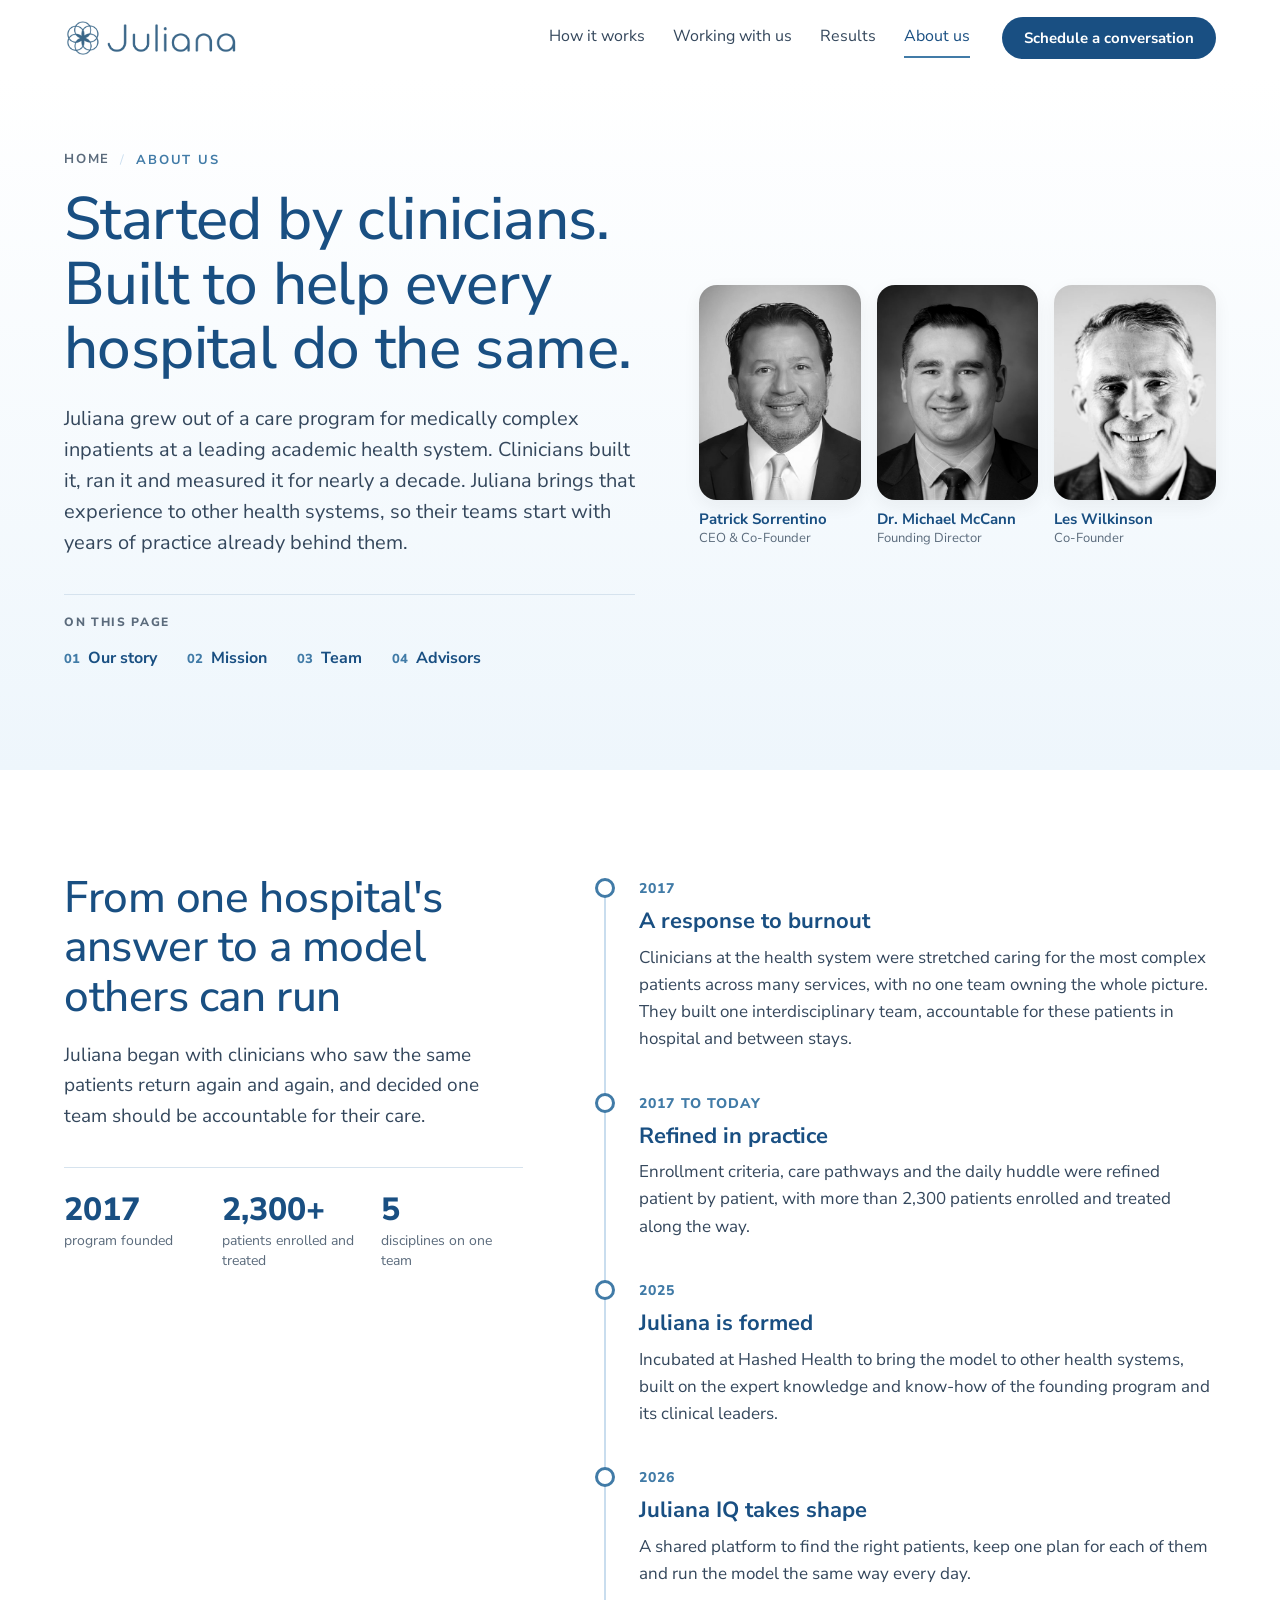
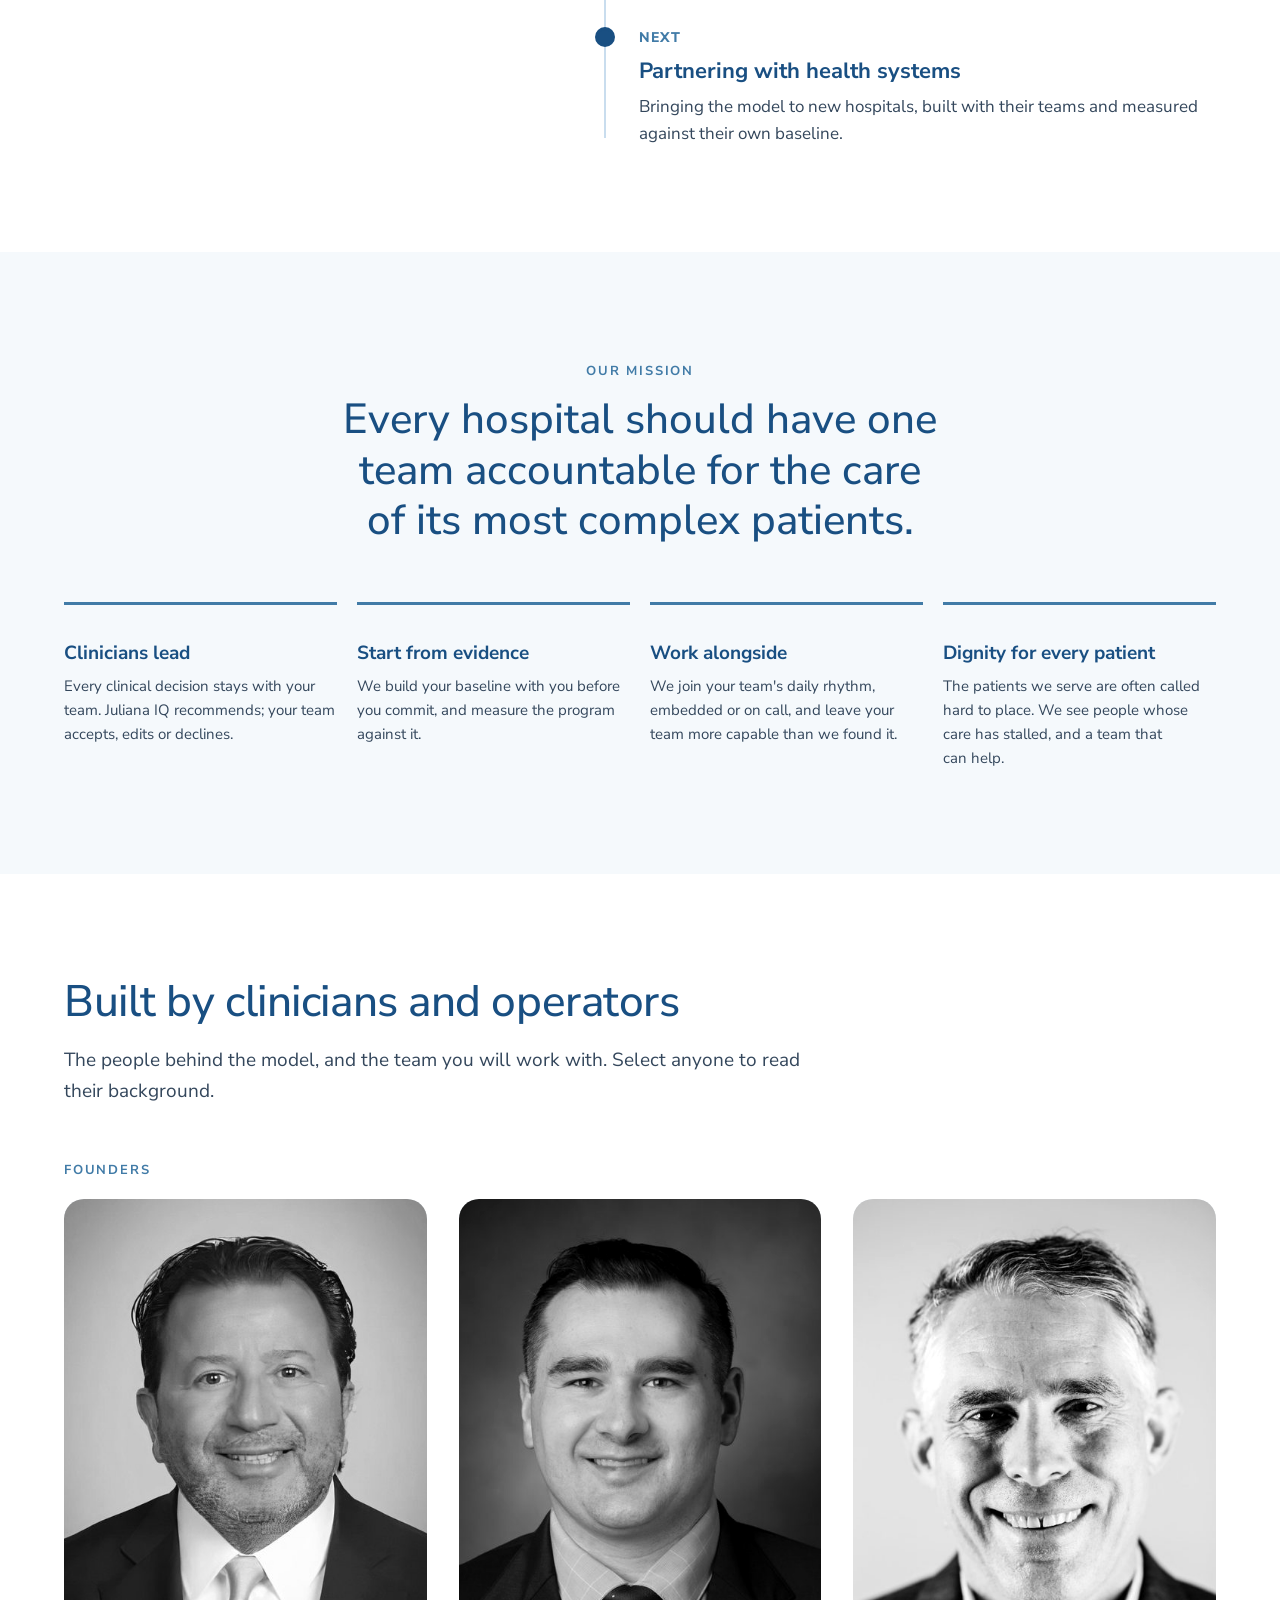
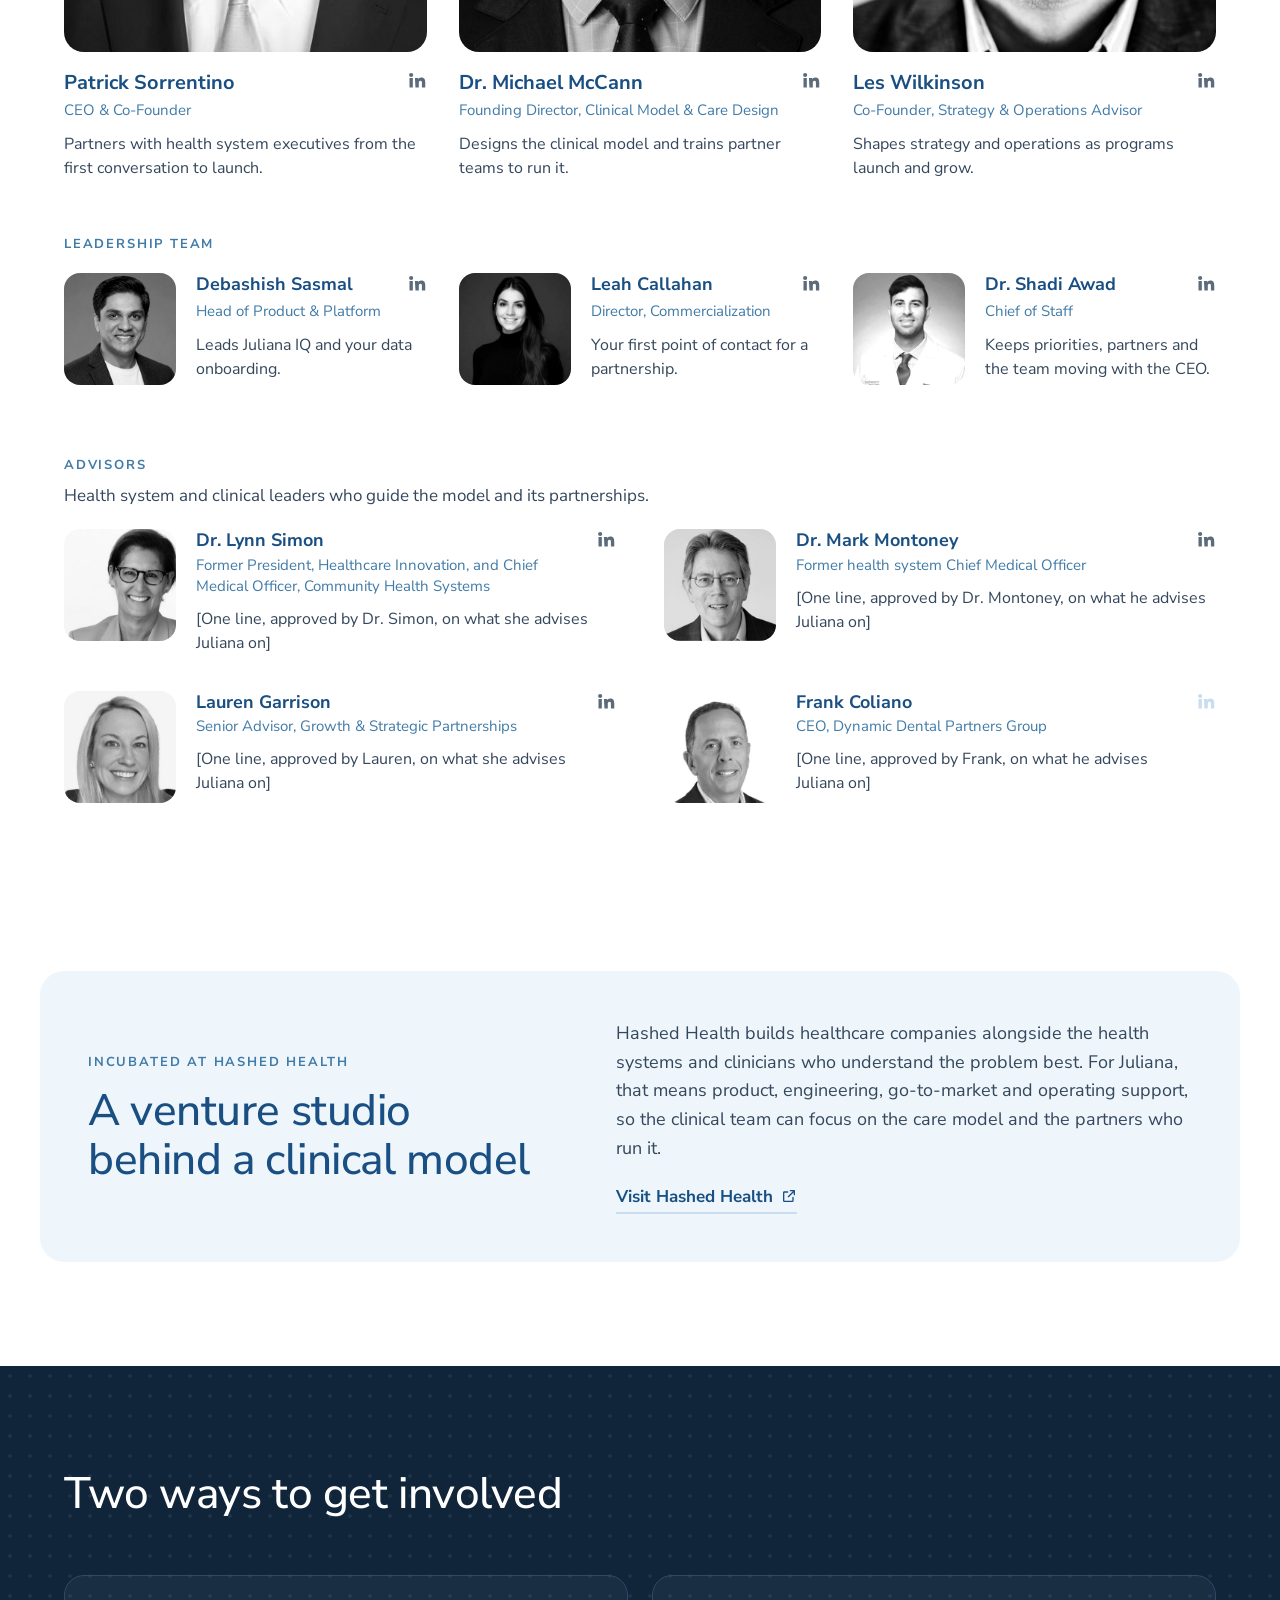
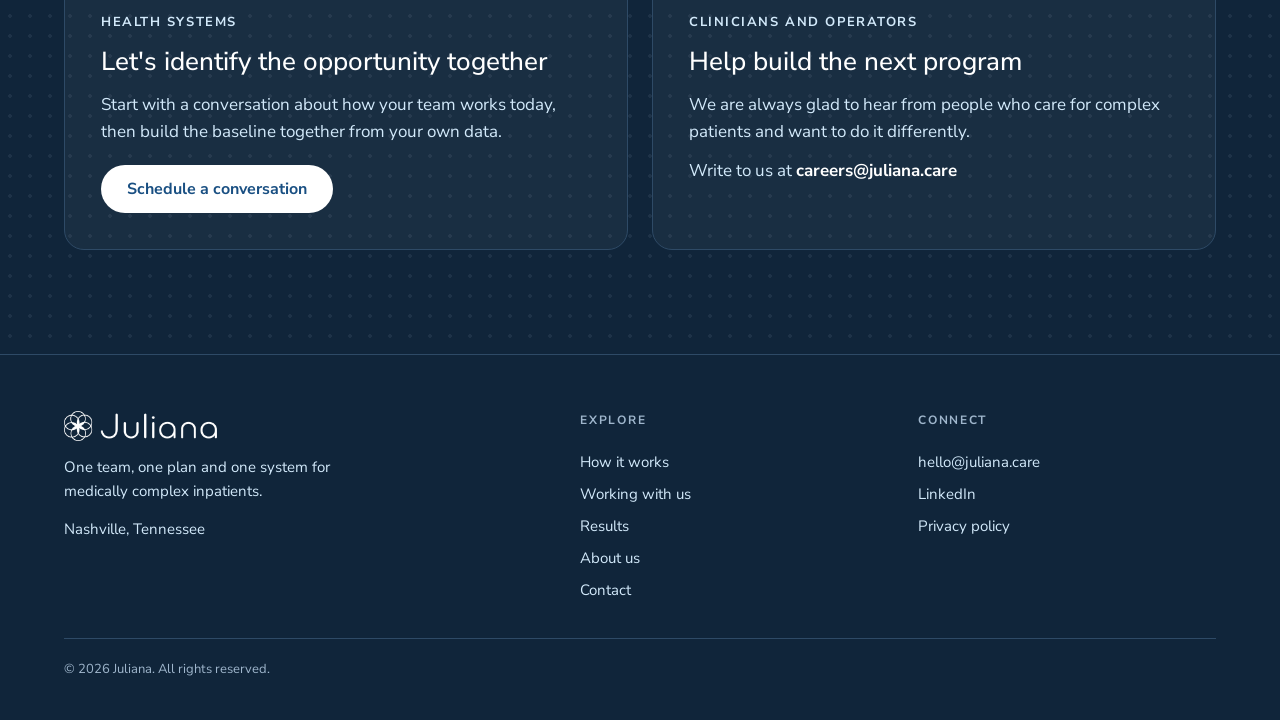
==== about.html @ aec77cbf "About: Hashed Health section follows the team, before Work with us The page now reads story, mission" ====
<!doctype html>
<html lang="en">
<head>
<meta charset="utf-8">
<meta name="viewport" content="width=device-width, initial-scale=1">
<meta name="robots" content="noindex, nofollow">
<title>About us | Juliana</title>
<meta name="description" content="Juliana grew out of a care program for medically complex inpatients at a leading academic health system. Meet the story, the team and the advisors behind it.">
<meta property="og:type" content="website">
<meta property="og:site_name" content="Juliana">
<meta property="og:title" content="About Juliana: started by clinicians">
<meta property="og:description" content="Juliana grew out of a care program for medically complex inpatients at a leading academic health system. The story, mission, team and advisors.">
<meta property="og:url" content="https://dsasmal-hashed.github.io/juliana-website-demo/about.html">
<meta property="og:image" content="https://dsasmal-hashed.github.io/juliana-website-demo/assets/img/team-huddle.jpg">
<meta name="twitter:card" content="summary_large_image">
<link rel="icon" type="image/png" href="assets/img/favicon.png">
<link rel="preconnect" href="https://fonts.googleapis.com">
<link rel="preconnect" href="https://fonts.gstatic.com" crossorigin>
<link rel="stylesheet" href="https://fonts.googleapis.com/css2?family=Nunito+Sans:wght@400;500;700;800&display=swap">
<link rel="stylesheet" href="css/styles.css?v=20261117d">
<script>document.documentElement.classList.add('js');</script>
</head>
<body>

<svg width="0" height="0" style="position:absolute" aria-hidden="true">
  <filter id="duotone" color-interpolation-filters="sRGB">
    <feColorMatrix type="matrix" values="0.3 0.59 0.11 0 0  0.3 0.59 0.11 0 0  0.3 0.59 0.11 0 0  0 0 0 1 0"/>
    <feComponentTransfer>
      <feFuncR type="table" tableValues="0.063 0.255 0.961"/>
      <feFuncG type="table" tableValues="0.145 0.482 0.976"/>
      <feFuncB type="table" tableValues="0.227 0.655 0.988"/>
    </feComponentTransfer>
  </filter>
  <symbol id="i-check" viewBox="0 0 24 24" fill="none" stroke="currentColor" stroke-width="2" stroke-linecap="round" stroke-linejoin="round"><circle cx="12" cy="12" r="9"/><path d="m8 12 3 3 5-6"/></symbol>
  <symbol id="i-arrow" viewBox="0 0 24 24" fill="none" stroke="currentColor" stroke-width="2" stroke-linecap="round" stroke-linejoin="round"><path d="M5 12h14M13 6l6 6-6 6"/></symbol>
  <symbol id="i-plus" viewBox="0 0 24 24" fill="none" stroke="currentColor" stroke-width="2" stroke-linecap="round"><path d="M12 5v14M5 12h14"/></symbol>
  <symbol id="i-bed" viewBox="0 0 24 24" fill="none" stroke="currentColor" stroke-width="1.8" stroke-linecap="round" stroke-linejoin="round"><path d="M3 7v12M3 15h18v4M21 15v-3a3 3 0 0 0-3-3h-7v6"/><circle cx="7" cy="11" r="2"/></symbol>
  <symbol id="i-return" viewBox="0 0 24 24" fill="none" stroke="currentColor" stroke-width="1.8" stroke-linecap="round" stroke-linejoin="round"><path d="M4 12a8 8 0 1 0 2.3-5.6"/><path d="M4 4v4h4"/></symbol>
  <symbol id="i-people" viewBox="0 0 24 24" fill="none" stroke="currentColor" stroke-width="1.8" stroke-linecap="round" stroke-linejoin="round"><circle cx="9" cy="8" r="3"/><path d="M3 20c0-3.3 2.7-6 6-6s6 2.7 6 6"/><circle cx="17" cy="9" r="2.5"/><path d="M16 14.2c2.8.4 5 2.8 5 5.8"/></symbol>
  <symbol id="i-search" viewBox="0 0 24 24" fill="none" stroke="currentColor" stroke-width="1.8" stroke-linecap="round" stroke-linejoin="round"><circle cx="11" cy="11" r="6"/><path d="m20 20-4.5-4.5"/></symbol>
  <symbol id="i-doc" viewBox="0 0 24 24" fill="none" stroke="currentColor" stroke-width="1.8" stroke-linecap="round" stroke-linejoin="round"><path d="M14 3H7a2 2 0 0 0-2 2v14a2 2 0 0 0 2 2h10a2 2 0 0 0 2-2V8z"/><path d="M14 3v5h5M9 13h6M9 17h6"/></symbol>
  <symbol id="i-pulse" viewBox="0 0 24 24" fill="none" stroke="currentColor" stroke-width="1.8" stroke-linecap="round" stroke-linejoin="round"><path d="M3 12h4l3-7 4 14 3-7h4"/></symbol>
  <symbol id="i-lock" viewBox="0 0 24 24" fill="none" stroke="currentColor" stroke-width="1.8" stroke-linecap="round" stroke-linejoin="round"><rect x="5" y="11" width="14" height="10" rx="2"/><path d="M8 11V8a4 4 0 0 1 8 0v3"/></symbol>
  <symbol id="i-file" viewBox="0 0 24 24" fill="none" stroke="currentColor" stroke-width="1.8" stroke-linecap="round" stroke-linejoin="round"><path d="M4 7a2 2 0 0 1 2-2h4l2 2h6a2 2 0 0 1 2 2v8a2 2 0 0 1-2 2H6a2 2 0 0 1-2-2z"/></symbol>
  <symbol id="i-shield" viewBox="0 0 24 24" fill="none" stroke="currentColor" stroke-width="1.8" stroke-linecap="round" stroke-linejoin="round"><path d="M12 3 5 6v6c0 4.4 3 7.8 7 9 4-1.2 7-4.6 7-9V6z"/><path d="m9 12 2 2 4-4"/></symbol>
  <symbol id="i-list" viewBox="0 0 24 24" fill="none" stroke="currentColor" stroke-width="1.8" stroke-linecap="round" stroke-linejoin="round"><path d="M9 6h11M9 12h11M9 18h11"/><circle cx="4.5" cy="6" r="1"/><circle cx="4.5" cy="12" r="1"/><circle cx="4.5" cy="18" r="1"/></symbol>
  <symbol id="i-building" viewBox="0 0 24 24" fill="none" stroke="currentColor" stroke-width="1.8" stroke-linecap="round" stroke-linejoin="round"><path d="M4 21V5a2 2 0 0 1 2-2h8a2 2 0 0 1 2 2v16M16 9h2a2 2 0 0 1 2 2v10M3 21h18M8 7h4M8 11h4M8 15h4"/></symbol>
  <symbol id="i-graduate" viewBox="0 0 24 24" fill="none" stroke="currentColor" stroke-width="1.8" stroke-linecap="round" stroke-linejoin="round"><path d="m2 9 10-5 10 5-10 5z"/><path d="M6 11v5c3 2 9 2 12 0v-5"/></symbol>
  <symbol id="i-gauge" viewBox="0 0 24 24" fill="none" stroke="currentColor" stroke-width="1.8" stroke-linecap="round" stroke-linejoin="round"><path d="M4 18a8 8 0 1 1 16 0"/><path d="m12 18 4-6"/></symbol>
  <symbol id="i-contract" viewBox="0 0 24 24" fill="none" stroke="currentColor" stroke-width="1.8" stroke-linecap="round" stroke-linejoin="round"><rect x="4" y="3" width="16" height="18" rx="2"/><path d="M8 8h8M8 12h8M8 16h4"/></symbol>
  <symbol id="i-linkedin" viewBox="0 0 24 24" fill="currentColor"><path d="M4.98 3.5a2.5 2.5 0 1 1 0 5 2.5 2.5 0 0 1 0-5zM3 9.5h4V21H3zM9.5 9.5h3.8v1.6h.06c.53-1 1.83-2.06 3.77-2.06 4.03 0 4.77 2.65 4.77 6.1V21h-4v-5.2c0-1.24-.02-2.84-1.73-2.84-1.73 0-2 1.35-2 2.75V21h-4z"/></symbol>
  <symbol id="i-menu" viewBox="0 0 24 24" fill="none" stroke="currentColor" stroke-width="2" stroke-linecap="round"><path d="M4 7h16M4 12h16M4 17h16"/></symbol>
  <symbol id="i-heart" viewBox="0 0 24 24" fill="none" stroke="currentColor" stroke-width="1.8" stroke-linecap="round" stroke-linejoin="round"><path d="M12 20s-7-4.4-7-10a4 4 0 0 1 7-2.6A4 4 0 0 1 19 10c0 5.6-7 10-7 10z"/></symbol>
  <symbol id="i-handshake" viewBox="0 0 24 24" fill="none" stroke="currentColor" stroke-width="1.8" stroke-linecap="round" stroke-linejoin="round"><path d="m11 17 2 2a1.4 1.4 0 0 0 2-2"/><path d="m14 14 2.5 2.5a1.4 1.4 0 0 0 2-2L15 11l-3 1-2-2 4-3 7 6"/><path d="M3 13 9 7l3 2"/><path d="m7 17 2 2a1.4 1.4 0 0 0 2-2l-2-2"/></symbol>
  <symbol id="i-external" viewBox="0 0 24 24" fill="none" stroke="currentColor" stroke-width="2" stroke-linecap="round" stroke-linejoin="round"><path d="M14 4h6v6M20 4l-9 9M18 14v5a1 1 0 0 1-1 1H5a1 1 0 0 1-1-1V7a1 1 0 0 1 1-1h5"/></symbol>
</svg>

<header class="site-header">
  <div class="container header-inner">
    <a class="brand" href="index.html" aria-label="Juliana home"><img src="assets/img/juliana-logo.png" alt="Juliana" width="156" height="34"></a>
    <button class="nav-toggle" aria-label="Open menu" aria-expanded="false" aria-controls="site-nav"><svg><use href="#i-menu"/></svg></button>
    <nav class="nav" id="site-nav" aria-label="Main">
      <div class="nav-links">
        <a href="how-it-works.html">How it works</a>
        <a href="working-with-us.html">Working with us</a>
        <a href="results.html">Results</a>
        <a href="about.html" class="is-active" aria-current="page">About us</a>
      </div>
      <a class="btn btn--primary" href="index.html#contact">Schedule a conversation</a>
    </nav>
  </div>
</header>

<main>

<!-- Hero -->
<section class="page-hero">
  <div class="container hero-grid">
    <div>
      <nav class="breadcrumb" aria-label="Breadcrumb"><a href="index.html">Home</a><span class="sep" aria-hidden="true">/</span><span aria-current="page">About us</span></nav>
      <h1>Started by clinicians. Built to help every hospital do the same.</h1>
      <p class="lead">Juliana grew out of a care program for medically complex inpatients at a leading academic health system. Clinicians built it, ran it and measured it for nearly a decade. Juliana brings that experience to other health systems, so their teams start with years of practice already behind them.</p>
      <nav class="jump" aria-label="On this page">
        <a href="#story">Our story</a>
        <a href="#mission">Mission</a>
        <a href="#team">Team</a>
        <a href="#advisors">Advisors</a>
      </nav>
    </div>
    <div class="founder-trio" aria-label="Juliana's founders">
      <figure><img src="assets/team/patrick.jpg" alt="Patrick Sorrentino" width="600" height="600"><figcaption>Patrick Sorrentino<span>CEO &amp; Co-Founder</span></figcaption></figure>
      <figure><img src="assets/team/michael.jpg" alt="Dr. Michael McCann" width="600" height="600"><figcaption>Dr. Michael McCann<span>Founding Director</span></figcaption></figure>
      <figure><img src="assets/team/les.jpg" alt="Les Wilkinson" width="600" height="600"><figcaption>Les Wilkinson<span>Co-Founder</span></figcaption></figure>
    </div>
  </div>
</section>

<!-- Story -->
<section class="section" id="story">
  <div class="container story-grid">
    <div class="story-intro reveal">
      <h2>From one hospital's answer to a model others can run</h2>
      <p>Juliana began with clinicians who saw the same patients return again and again, and decided one team should be accountable for their care.</p>
      <div class="story-stats">
        <div><strong>2017</strong><span>program founded</span></div>
        <div><strong class="tbc">2,300+</strong><span>patients enrolled and treated</span></div>
        <div><strong>5</strong><span>disciplines on one team</span></div>
      </div>
    </div>
    <ol class="timeline">
      <li class="reveal">
        <span class="when">2017</span>
        <h3>A response to burnout</h3>
        <p>Clinicians at the health system were stretched caring for the most complex patients across many services, with no one team owning the whole picture. They built one interdisciplinary team, accountable for these patients in hospital and between stays.</p>
      </li>
      <li class="reveal">
        <span class="when">2017 to today</span>
        <h3>Refined in practice</h3>
        <p>Enrollment criteria, care pathways and the daily huddle were refined patient by patient, with more than <span class="tbc">2,300</span> patients enrolled and treated along the way.</p>
      </li>
      <li class="reveal">
        <span class="when tbc">2025</span>
        <h3>Juliana is formed</h3>
        <p>Incubated at Hashed Health to bring the model to other health systems, built on the expert knowledge and know-how of the founding program and its clinical leaders.</p>
      </li>
      <li class="reveal">
        <span class="when">2026</span>
        <h3>Juliana IQ takes shape</h3>
        <p>A shared platform to find the right patients, keep one plan for each of them and run the model the same way every day.</p>
      </li>
      <li class="reveal is-next">
        <span class="when">Next</span>
        <h3>Partnering with health systems</h3>
        <p>Bringing the model to new hospitals, built with their teams and measured against their own baseline.</p>
      </li>
    </ol>
  </div>
</section>

<!-- Mission and values -->
<section class="section section--tint" id="mission">
  <div class="container">
    <div class="mission reveal">
      <span class="eyebrow">Our mission</span>
      <p class="mission-statement">Every hospital should have one team accountable for the care of its most complex patients.</p>
    </div>
    <div class="values">
      <div class="value reveal"><svg><use href="#i-shield"/></svg><h3>Clinicians lead</h3><p>Every clinical decision stays with your team. Juliana IQ recommends; your team accepts, edits or declines.</p></div>
      <div class="value reveal"><svg><use href="#i-pulse"/></svg><h3>Start from evidence</h3><p>We build your baseline with you before you commit, and measure the program against it.</p></div>
      <div class="value reveal"><svg><use href="#i-handshake"/></svg><h3>Work alongside</h3><p>We join your team's daily rhythm, embedded or on call, and leave your team more capable than we found it.</p></div>
      <div class="value reveal"><svg><use href="#i-heart"/></svg><h3>Dignity for every patient</h3><p>The patients we serve are often called hard to place. We see people whose care has stalled, and a team that can help.</p></div>
    </div>
  </div>
</section>

<!-- Team -->
<section class="section" id="team">
  <div class="container">
    <div class="section-head reveal">
      <h2>Built by clinicians and operators</h2>
      <p>The people behind the model, and the team you will work with. Select anyone to read their background.</p>
    </div>

    <h3 class="tier-label reveal">Founders</h3>
    <div class="founders">
      <article class="founder reveal">
        <button class="portrait-btn" type="button" data-person="patrick-sorrentino" aria-haspopup="dialog"><span class="portrait"><img src="assets/team/patrick.jpg" alt="" width="600" height="600" loading="lazy"><span class="view-cue">View profile</span></span><span class="sr-only">View profile: Patrick Sorrentino</span></button>
        <div class="person-head"><div><h4><button class="name-btn" type="button" data-person="patrick-sorrentino" aria-haspopup="dialog">Patrick Sorrentino</button></h4><p class="role">CEO &amp; Co-Founder</p></div><a href="https://www.linkedin.com/in/patrick-sorrentino-mha-59409552/" aria-label="Patrick Sorrentino on LinkedIn" target="_blank" rel="noopener"><svg><use href="#i-linkedin"/></svg></a></div>
        <p class="focus tbc">Partners with health system executives from the first conversation to launch.</p>
      </article>
      <article class="founder reveal">
        <button class="portrait-btn" type="button" data-person="michael-mccann" aria-haspopup="dialog"><span class="portrait"><img src="assets/team/michael.jpg" alt="" width="600" height="600" loading="lazy"><span class="view-cue">View profile</span></span><span class="sr-only">View profile: Dr. Michael McCann</span></button>
        <div class="person-head"><div><h4><button class="name-btn" type="button" data-person="michael-mccann" aria-haspopup="dialog">Dr. Michael McCann</button></h4><p class="role">Founding Director, Clinical Model &amp; Care Design</p></div><a href="https://www.linkedin.com/in/michael-d-mccann-md-mba-2a3118191/" aria-label="Dr. Michael McCann on LinkedIn" target="_blank" rel="noopener"><svg><use href="#i-linkedin"/></svg></a></div>
        <p class="focus tbc">Designs the clinical model and trains partner teams to run it.</p>
      </article>
      <article class="founder reveal">
        <button class="portrait-btn" type="button" data-person="les-wilkinson" aria-haspopup="dialog"><span class="portrait"><img src="assets/team/les.jpg" alt="" width="600" height="600" loading="lazy"><span class="view-cue">View profile</span></span><span class="sr-only">View profile: Les Wilkinson</span></button>
        <div class="person-head"><div><h4><button class="name-btn" type="button" data-person="les-wilkinson" aria-haspopup="dialog">Les Wilkinson</button></h4><p class="role">Co-Founder, Strategy &amp; Operations Advisor</p></div><a href="https://www.linkedin.com/in/leswilkinson/" aria-label="Les Wilkinson on LinkedIn" target="_blank" rel="noopener"><svg><use href="#i-linkedin"/></svg></a></div>
        <p class="focus tbc">Shapes strategy and operations as programs launch and grow.</p>
      </article>
    </div>

    <h3 class="tier-label reveal">Leadership team</h3>
    <div class="members">
      <article class="member reveal">
        <button class="portrait-btn" type="button" data-person="debashish-sasmal" aria-haspopup="dialog"><span class="portrait"><img src="assets/team/deb.jpg" alt="" width="600" height="600" loading="lazy"></span><span class="sr-only">View profile: Debashish Sasmal</span></button>
        <div>
          <div class="person-head"><div><h4><button class="name-btn" type="button" data-person="debashish-sasmal" aria-haspopup="dialog">Debashish Sasmal</button></h4><p class="role">Head of Product &amp; Platform</p></div><a href="https://www.linkedin.com/in/dsasmal/" aria-label="Debashish Sasmal on LinkedIn" target="_blank" rel="noopener"><svg><use href="#i-linkedin"/></svg></a></div>
          <p class="focus tbc">Leads Juliana IQ and your data onboarding.</p>
        </div>
      </article>
      <article class="member reveal">
        <button class="portrait-btn" type="button" data-person="leah-callahan" aria-haspopup="dialog"><span class="portrait"><img src="assets/team/leah.jpg" alt="" width="600" height="600" loading="lazy"></span><span class="sr-only">View profile: Leah Callahan</span></button>
        <div>
          <div class="person-head"><div><h4><button class="name-btn" type="button" data-person="leah-callahan" aria-haspopup="dialog">Leah Callahan</button></h4><p class="role">Director, Commercialization</p></div><a href="https://www.linkedin.com/in/leahjcallahan/" aria-label="Leah Callahan on LinkedIn" target="_blank" rel="noopener"><svg><use href="#i-linkedin"/></svg></a></div>
          <p class="focus tbc">Your first point of contact for a partnership.</p>
        </div>
      </article>
      <article class="member reveal">
        <button class="portrait-btn" type="button" data-person="shadi-awad" aria-haspopup="dialog"><span class="portrait"><img src="assets/team/shadi.jpg" alt="" width="600" height="600" loading="lazy"></span><span class="sr-only">View profile: Dr. Shadi Awad</span></button>
        <div>
          <div class="person-head"><div><h4><button class="name-btn" type="button" data-person="shadi-awad" aria-haspopup="dialog">Dr. Shadi Awad</button></h4><p class="role">Chief of Staff</p></div><a href="https://www.linkedin.com/in/shadi-awad-md-mba-584ab9301/" aria-label="Dr. Shadi Awad on LinkedIn" target="_blank" rel="noopener"><svg><use href="#i-linkedin"/></svg></a></div>
          <p class="focus tbc">Keeps priorities, partners and the team moving with the CEO.</p>
        </div>
      </article>
    </div>

    <div class="advisors-block" id="advisors">
      <h3 class="tier-label reveal">Advisors</h3>
      <p class="tier-intro reveal">Health system and clinical leaders who guide the model and its partnerships.</p>
      <div class="members members--advisors">
      <article class="member member--advisor reveal">
        <button class="portrait-btn" type="button" data-person="lynn-simon" aria-haspopup="dialog"><span class="portrait"><img src="assets/team/lynn.jpg" alt="" width="600" height="600" loading="lazy"></span><span class="sr-only">View profile: Dr. Lynn Simon</span></button>
        <div>
          <div class="person-head"><div><h4><button class="name-btn" type="button" data-person="lynn-simon" aria-haspopup="dialog">Dr. Lynn Simon</button></h4><p class="role">Former President, Healthcare Innovation, and Chief Medical Officer, Community Health Systems</p></div><a href="https://www.linkedin.com/in/lynn-simon-ba4281b/" aria-label="Dr. Lynn Simon on LinkedIn" target="_blank" rel="noopener"><svg><use href="#i-linkedin"/></svg></a></div>
          <p class="focus"><span class="tbc">[One line, approved by Dr. Simon, on what she advises Juliana on]</span></p>
        </div>
      </article>
      <article class="member member--advisor reveal">
        <button class="portrait-btn" type="button" data-person="mark-montoney" aria-haspopup="dialog"><span class="portrait"><img src="assets/team/mark.jpg" alt="" width="600" height="600" loading="lazy"></span><span class="sr-only">View profile: Dr. Mark Montoney</span></button>
        <div>
          <div class="person-head"><div><h4><button class="name-btn" type="button" data-person="mark-montoney" aria-haspopup="dialog">Dr. Mark Montoney</button></h4><p class="role">Former health system Chief Medical Officer</p></div><a href="https://www.linkedin.com/in/mark-montoney-md-mba-94a85014/" aria-label="Dr. Mark Montoney on LinkedIn" target="_blank" rel="noopener"><svg><use href="#i-linkedin"/></svg></a></div>
          <p class="focus"><span class="tbc">[One line, approved by Dr. Montoney, on what he advises Juliana on]</span></p>
        </div>
      </article>
      <article class="member member--advisor reveal">
        <button class="portrait-btn" type="button" data-person="lauren-garrison" aria-haspopup="dialog"><span class="portrait"><img src="assets/team/lauren.jpg" alt="" width="600" height="600" loading="lazy"></span><span class="sr-only">View profile: Lauren Garrison</span></button>
        <div>
          <div class="person-head"><div><h4><button class="name-btn" type="button" data-person="lauren-garrison" aria-haspopup="dialog">Lauren Garrison</button></h4><p class="role">Senior Advisor, Growth &amp; Strategic Partnerships</p></div><a href="https://www.linkedin.com/in/lauren-garrison-41349b3/" aria-label="Lauren Garrison on LinkedIn" target="_blank" rel="noopener"><svg><use href="#i-linkedin"/></svg></a></div>
          <p class="focus"><span class="tbc">[One line, approved by Lauren, on what she advises Juliana on]</span></p>
        </div>
      </article>
      <article class="member member--advisor reveal">
        <button class="portrait-btn" type="button" data-person="frank-coliano" aria-haspopup="dialog"><span class="portrait"><img src="assets/team/frank.jpg" alt="" width="600" height="600" loading="lazy"></span><span class="sr-only">View profile: Frank Coliano</span></button>
        <div>
          <div class="person-head"><div><h4><button class="name-btn" type="button" data-person="frank-coliano" aria-haspopup="dialog">Frank Coliano</button></h4><p class="role tbc">CEO, Dynamic Dental Partners Group</p></div><span class="tbc" title="LinkedIn URL to confirm"><svg><use href="#i-linkedin"/></svg></span></div>
          <p class="focus"><span class="tbc">[One line, approved by Frank, on what he advises Juliana on]</span></p>
        </div>
      </article>
      </div>
    </div>
  </div>
</section>

<dialog class="profile-sheet" id="profile" aria-labelledby="profile-name">
  <div class="profile-inner">
    <div class="profile-top">
      <span class="profile-tier" id="profile-tier"></span>
      <button class="profile-close" type="button" id="profile-close" aria-label="Close profile"><svg viewBox="0 0 24 24" fill="none" stroke="currentColor" stroke-width="2" stroke-linecap="round"><path d="M6 6l12 12M18 6 6 18"/></svg></button>
    </div>
    <div class="profile-photo" id="profile-photo"></div>
    <div class="profile-namerow"><h2 id="profile-name"></h2><span id="profile-li"></span></div>
    <p class="profile-title" id="profile-title"></p>
    <p class="profile-focus" id="profile-focus"></p>
    <h3 class="profile-label">Background</h3>
    <p class="profile-bio tbc" id="profile-bio"></p>
    <h3 class="profile-label">Highlights</h3>
    <ul class="profile-tags" id="profile-tags"></ul>
    <div class="profile-nav">
      <button type="button" class="btn btn--secondary" id="profile-prev"><svg style="transform:rotate(180deg)"><use href="#i-arrow"/></svg>Previous</button>
      <button type="button" class="btn btn--secondary" id="profile-next">Next<svg><use href="#i-arrow"/></svg></button>
    </div>
  </div>
</dialog>
<script type="application/json" id="people-data">[{"tier": "Founder", "slug": "patrick-sorrentino", "photo": "patrick.jpg", "initials": null, "name": "Patrick Sorrentino", "title": "CEO &amp; Co-Founder", "focus": "Partners with health system executives from the first conversation to launch.", "bio": "Patrick is a former health system CEO with deep experience leading hospital operations and transformation initiatives. His career spans performance improvement and care model innovation, with a focus on operating models that scale and improve both clinical and financial outcomes.", "highlights": ["Former health system CEO", "Hospital operations", "Performance improvement", "MHA"], "linkedin": "https://www.linkedin.com/in/patrick-sorrentino-mha-59409552/"}, {"tier": "Founder", "slug": "michael-mccann", "photo": "michael.jpg", "initials": null, "name": "Dr. Michael McCann", "title": "Founding Director, Clinical Model &amp; Care Design", "focus": "Designs the clinical model and trains partner teams to run it.", "bio": "Dr. McCann is a physician leader with deep expertise in caring for medically complex inpatient populations. He has led the development of care models for high-utilization patients, aligning clinical excellence with operational execution.", "highlights": ["Physician leader", "Complex inpatient care", "Care model design", "MD, MBA"], "linkedin": "https://www.linkedin.com/in/michael-d-mccann-md-mba-2a3118191/"}, {"tier": "Founder", "slug": "les-wilkinson", "photo": "les.jpg", "initials": null, "name": "Les Wilkinson", "title": "Co-Founder, Strategy &amp; Operations Advisor", "focus": "Shapes strategy and operations as programs launch and grow.", "bio": "Les is Chief Operating Officer at Hashed Health, where he leads operations, finance, legal and strategic partnerships. He has helped create portfolio companies including Juliana, Bramble Health (acquired by Turquoise Health) and SubPop Health (acquired by MedeAnalytics). Before Hashed, he was a founding team member and Managing Director at Martin Ventures, a healthcare technology venture firm, and served as a director and investment lead for digital health and tech-enabled services companies. He began his career as a healthcare transactional attorney in Nashville.", "highlights": ["COO, Hashed Health", "Martin Ventures", "Healthcare attorney", "Venture builder"], "linkedin": "https://www.linkedin.com/in/leswilkinson/"}, {"tier": "Leadership team", "slug": "debashish-sasmal", "photo": "deb.jpg", "initials": null, "name": "Debashish Sasmal", "title": "Head of Product &amp; Platform", "focus": "Leads Juliana IQ and your data onboarding.", "bio": "Debashish brings more than 15 years of experience in product leadership, venture incubation, commercialization and enterprise technology. He spent over six years at UPMC Enterprises leading product and venture initiatives in virtual care, cognitive health and chronic pain, and has served as a board observer for venture-backed companies. He is Vice President of Product Management at Hashed Health.", "highlights": ["VP Product, Hashed Health", "UPMC Enterprises", "MS Product Management, Carnegie Mellon", "B.Tech, Computer Science"], "linkedin": "https://www.linkedin.com/in/dsasmal/"}, {"tier": "Leadership team", "slug": "leah-callahan", "photo": "leah.jpg", "initials": null, "name": "Leah Callahan", "title": "Director, Commercialization", "focus": "Your first point of contact for a partnership.", "bio": "Leah leads go-to-market and commercialization at Hashed Health, building the commercial foundation for its ventures from launch through scale. She works with C-suite executives at health systems, payers and healthcare services organizations. She previously evaluated hundreds of early-stage healthcare companies each year, and has long worked where founders, operators and investors meet.", "highlights": ["Commercialization, Hashed Health", "Health system and payer partnerships", "Early-stage healthcare investing"], "linkedin": "https://www.linkedin.com/in/leahjcallahan/"}, {"tier": "Leadership team", "slug": "shadi-awad", "photo": "shadi.jpg", "initials": null, "name": "Dr. Shadi Awad", "title": "Chief of Staff", "focus": "Keeps priorities, partners and the team moving with the CEO.", "bio": "Dr. Awad is a physician and Venture Architect at Hashed Health, helping ventures move from early concept to investable business, from research and financial models to fundraising strategy and investor communications. He trained as a general surgeon at UT Southwestern and has worked in healthcare consulting and with health systems on enterprise software. He holds an MD and an MBA from the UAB Heersink School of Medicine, and studied economics at Washington University in St. Louis.", "highlights": ["MD, MBA, UAB", "Surgical training, UT Southwestern", "Venture Architect, Hashed Health"], "linkedin": "https://www.linkedin.com/in/shadi-awad-md-mba-584ab9301/"}, {"tier": "Advisor", "slug": "lynn-simon", "photo": "lynn.jpg", "initials": null, "name": "Dr. Lynn Simon", "title": "Advisor", "focus": "Former President, Healthcare Innovation, and Chief Medical Officer, Community Health Systems", "bio": "Dr. Simon joined Community Health Systems in 2010 and served as President, Healthcare Innovation, and Chief Medical Officer before retiring from the role at the end of 2024 and continuing with the company as a consultant. Earlier, she was Senior Vice President and Chief Medical Officer of Jewish Hospital &amp; St. Mary's in Louisville, Kentucky.", "highlights": ["Former CMO, Community Health Systems", "Healthcare innovation", "Physician executive"], "linkedin": "https://www.linkedin.com/in/lynn-simon-ba4281b/", "bring": "<span class=\"tbc\">[One line, approved by Dr. Simon, on what she advises Juliana on]</span>"}, {"tier": "Advisor", "slug": "mark-montoney", "photo": "mark.jpg", "initials": null, "name": "Dr. Mark Montoney", "title": "Advisor", "focus": "Former health system Chief Medical Officer", "bio": "Dr. Montoney is a physician executive with national leadership experience in care delivery innovation. A former health system Chief Medical Officer, he has an extensive background in complex care transformation and focuses on integrating clinical strategy with operational performance.", "highlights": ["Former health system CMO", "Care delivery innovation", "MD, MBA"], "linkedin": "https://www.linkedin.com/in/mark-montoney-md-mba-94a85014/", "bring": "<span class=\"tbc\">[One line, approved by Dr. Montoney, on what he advises Juliana on]</span>"}, {"tier": "Advisor", "slug": "lauren-garrison", "photo": "lauren.jpg", "initials": null, "name": "Lauren Garrison", "title": "Senior Advisor, Growth &amp; Strategic Partnerships", "focus": "<span class=\"tbc\">[One line, approved by Lauren, on what she advises Juliana on]</span>", "bio": "<span class=\"tbc\">[Bio to come: Lauren’s background and experience in healthcare growth and strategic partnerships, approved by Lauren]</span>", "highlights": ["Growth and strategic partnerships"], "linkedin": "https://www.linkedin.com/in/lauren-garrison-41349b3/", "bring": "<span class=\"tbc\">[One line, approved by Lauren, on what she advises Juliana on]</span>"}, {"tier": "Advisor", "slug": "frank-coliano", "photo": "frank.jpg", "initials": null, "name": "Frank Coliano", "title": "Advisor", "focus": "CEO, Dynamic Dental Partners Group", "bio": "Frank is CEO of Dynamic Dental Partners Group and previously served as a Senior Advisor to Hashed Health.", "highlights": ["CEO, Dynamic Dental Partners Group"], "linkedin": null, "bring": "<span class=\"tbc\">[One line, approved by Frank, on what he advises Juliana on]</span>"}]</script>

<!-- Hashed Health -->
<section class="section" id="hashed">
  <div class="container studio reveal">
    <div>
      <span class="eyebrow">Incubated at Hashed Health</span>
      <h2>A venture studio behind a clinical model</h2>
    </div>
    <div>
      <p class="tbc">Hashed Health builds healthcare companies alongside the health systems and clinicians who understand the problem best. For Juliana, that means product, engineering, go-to-market and operating support, so the clinical team can focus on the care model and the partners who run it.</p>
      <a class="studio-link" href="https://www.hashedhealth.com/" target="_blank" rel="noopener">Visit Hashed Health <svg><use href="#i-external"/></svg></a>
    </div>
  </div>
</section>

<!-- Join -->
<section class="section section--dark" id="join">
  <div class="container">
    <div class="section-head reveal">
      <h2>Two ways to get involved</h2>
    </div>
    <div class="join">
      <div class="join-card reveal">
        <span class="label">Health systems</span>
        <h3>Let's identify the opportunity together</h3>
        <p>Start with a conversation about how your team works today, then build the baseline together from your own data.</p>
        <a class="btn btn--light" href="index.html#contact">Schedule a conversation</a>
      </div>
      <div class="join-card reveal">
        <span class="label">Clinicians and operators</span>
        <h3>Help build the next program</h3>
        <p>We are always glad to hear from people who care for complex patients and want to do it differently.</p>
        <p class="join-mail">Write to us at <strong class="tbc">careers@juliana.care</strong></p>
      </div>
    </div>
  </div>
</section>

</main>

<footer class="site-footer">
  <div class="container">
    <div class="footer-grid">
      <div class="footer-brand">
        <img src="assets/img/juliana-logo-white.png" alt="Juliana" width="153" height="30" loading="lazy">
        <p>One team, one plan and one system for medically complex inpatients.</p>
        <p class="tbc">Nashville, Tennessee</p>
      </div>
      <nav aria-label="Explore">
        <h4>Explore</h4>
        <a href="how-it-works.html">How it works</a>
        <a href="working-with-us.html">Working with us</a>
        <a href="results.html">Results</a>
        <a href="about.html">About us</a>
        <a href="index.html#contact">Contact</a>
      </nav>
      <div>
        <h4>Connect</h4>
        <p class="tbc">hello@juliana.care</p>
        <p><span class="tbc">LinkedIn</span></p>
        <a href="privacy.html">Privacy policy</a>
      </div>
    </div>
    
    <p class="copyright">© 2026 Juliana. All rights reserved.</p>
  </div>
</footer>

<script src="js/main.js?v=20261117d"></script>
</body>
</html>
---- css/styles.css ----
/* Juliana website: brand tokens, layout and components */

:root {
  --navy: #194F82;
  --accent: #417BA7;
  --sky: #71A2C7;
  --dark: #10253A;
  --ink: #0E2841;
  --text: #34475C;
  --muted: #5B6B7C;
  --border: #D6E3EE;
  --ring: #C9DDEE;
  --tint: #F5F9FC;
  --soft: #EEF6FC;
  --on-dark: #D2E9FA;
  --divider-dark: #2E4A66;
  --white: #FFFFFF;

  --font: "Nunito Sans", "Segoe UI", Arial, sans-serif;
  --display: var(--font);
  --radius: 14px;
  --radius-sm: 10px;
  --shadow: 0 18px 44px rgba(14, 40, 65, 0.10);
  --shadow-sm: 0 6px 18px rgba(14, 40, 65, 0.06);
  --container: 1200px;
  --gutter: 24px;
  --section: 104px;
}

*, *::before, *::after { box-sizing: border-box; }
html { scroll-behavior: smooth; scroll-padding-top: 84px; }
@media (prefers-reduced-motion: reduce) { html { scroll-behavior: auto; } }

body {
  margin: 0;
  font-family: var(--font);
  font-size: 17px;
  line-height: 1.6;
  color: var(--text);
  background: var(--white);
  -webkit-font-smoothing: antialiased;
  text-rendering: optimizeLegibility;
}

img { max-width: 100%; height: auto; display: block; }
[hidden] { display: none !important; }
body::before { content: ""; position: fixed; inset: 0 0 auto; height: env(safe-area-inset-top, 0px); z-index: 60; background: var(--white); }
a { color: var(--navy); }
h1, h2, h3, h4, p, ul { margin: 0; }
ul { padding: 0; list-style: none; }

h1, h2 { font-family: var(--display); font-weight: 500; color: var(--navy); letter-spacing: -0.01em; text-wrap: balance; }
p { text-wrap: pretty; }
h1 { font-size: clamp(38px, 5.2vw, 60px); line-height: 1.08; }
h2 { font-size: clamp(30px, 3.6vw, 44px); line-height: 1.12; }
h3 { font-size: 21px; line-height: 1.3; font-weight: 700; color: var(--navy); }

.container { width: 100%; max-width: var(--container); margin: 0 auto; padding-left: max(var(--gutter), env(safe-area-inset-left, 0px)); padding-right: max(var(--gutter), env(safe-area-inset-right, 0px)); }
.section { padding: var(--section) 0; }
.section--tint { background: var(--tint); }
.section--dark { background: var(--dark); color: var(--on-dark); }
.section--dark h2 { color: var(--white); }

.eyebrow {
  display: inline-block;
  font-size: 13px;
  font-weight: 700;
  letter-spacing: 0.14em;
  text-transform: uppercase;
  color: var(--accent);
  margin-bottom: 14px;
}
.section--dark .eyebrow { color: var(--on-dark); }

.section-head { max-width: 760px; margin-bottom: 56px; }
.section-head p { margin-top: 18px; font-size: 19px; color: var(--text); }
.section--dark .section-head p { color: var(--on-dark); }
.section-head--center { max-width: 860px; margin-left: auto; margin-right: auto; text-align: center; }

/* Buttons: one primary style and one secondary style, used everywhere */
.btn {
  display: inline-flex;
  align-items: center;
  justify-content: center;
  gap: 8px;
  min-height: 48px;
  padding: 12px 24px;
  border-radius: 999px;
  font: 700 16px/1.2 var(--font);
  text-decoration: none;
  border: 2px solid transparent;
  cursor: pointer;
  transition: background-color .2s ease, color .2s ease, border-color .2s ease, transform .2s ease;
}
.btn:hover { transform: translateY(-1px); }
.btn:focus-visible { outline: 3px solid var(--sky); outline-offset: 3px; }
.btn--primary { background: var(--navy); color: var(--white); }
.btn--primary:hover { background: var(--dark); }
.btn--secondary { background: transparent; color: var(--navy); border-color: var(--ring); }
.btn--secondary:hover { border-color: var(--navy); }
.btn--light { background: var(--white); color: var(--navy); }
.btn--light:hover { background: var(--on-dark); }
.btn svg { width: 18px; height: 18px; }

/* Header */
.site-header {
  position: sticky;
  top: env(safe-area-inset-top, 0px);
  z-index: 50;
  background: rgba(255, 255, 255, 0.92);
  backdrop-filter: saturate(180%) blur(12px);
  -webkit-backdrop-filter: saturate(180%) blur(12px);
  border-bottom: 1px solid transparent;
  transition: border-color .2s ease;
}
.site-header.is-scrolled { border-bottom-color: var(--border); }
.header-inner { display: flex; align-items: center; justify-content: space-between; height: 76px; gap: 24px; }
.brand img { height: 34px; width: auto; }
.nav { display: flex; align-items: center; gap: 32px; }
.nav-links { display: flex; gap: 28px; }
.nav-links a { font-size: 16px; color: var(--text); text-decoration: none; padding: 6px 0; border-bottom: 2px solid transparent; }
.nav-links a:hover, .nav-links a.is-active { color: var(--navy); border-bottom-color: var(--accent); }
.nav .btn { min-height: 42px; padding: 9px 20px; font-size: 15px; }
.nav-toggle { display: none; background: none; border: 0; padding: 8px; cursor: pointer; color: var(--navy); }
.nav-toggle svg { width: 28px; height: 28px; }

/* Hero */
.hero { padding: 64px 0 96px; background: linear-gradient(180deg, var(--white) 0%, var(--soft) 100%); overflow: hidden; }
.hero-grid { display: grid; grid-template-columns: 1.05fr 0.95fr; gap: 64px; align-items: center; }
.hero h1 span { display: block; color: var(--accent); }
.hero .lead { margin-top: 24px; font-size: 20px; line-height: 1.55; max-width: 560px; }
.hero-actions { display: flex; flex-wrap: wrap; gap: 14px; margin-top: 36px; }
.hero-note { display: flex; align-items: center; gap: 10px; margin-top: 32px; font-size: 15px; color: var(--muted); }
.hero-note svg { width: 20px; height: 20px; color: var(--accent); flex-shrink: 0; }
.hero-media { position: relative; }
.hero-media img { width: 100%; aspect-ratio: 4 / 3.4; object-fit: cover; border-radius: 24px; box-shadow: var(--shadow); }
.hero:not(.page-hero) .hero-grid { align-items: stretch; }
.hero:not(.page-hero) .hero-media img { height: 100%; aspect-ratio: auto; object-position: 45% center; }
.stat-float {
  position: absolute;
  left: -32px;
  bottom: 36px;
  background: var(--white);
  border-radius: var(--radius);
  box-shadow: var(--shadow);
  padding: 18px 22px;
  display: flex;
  align-items: center;
  gap: 16px;
  max-width: 300px;
}
.stat-float strong { font-size: 36px; line-height: 1; font-weight: 800; color: var(--navy); }
.stat-float span { font-size: 14px; line-height: 1.35; color: var(--text); }

/* Results */
.results-grid { display: grid; grid-template-columns: repeat(4, 1fr); border-top: 1px solid var(--divider-dark); border-bottom: 1px solid var(--divider-dark); }
.result { padding: 36px 24px; text-align: center; }
.result + .result { border-left: 1px solid var(--divider-dark); }
.result strong { display: block; font-size: clamp(44px, 5vw, 60px); line-height: 1; font-weight: 800; color: var(--white); letter-spacing: -0.02em; }
.result span { display: block; margin-top: 12px; font-size: 16px; line-height: 1.45; color: var(--on-dark); }
.results-foot { display: flex; flex-wrap: wrap; justify-content: space-between; align-items: center; gap: 16px; margin-top: 28px; }
.results-foot p { color: var(--white); font-size: 17px; }
.results-foot a { color: var(--on-dark); font-size: 15px; }

/* Challenge */
.split { display: grid; grid-template-columns: 1fr 1fr; gap: 72px; align-items: center; }
.split-media img { width: 100%; aspect-ratio: 5 / 6; object-fit: cover; border-radius: 24px; }
.split .section-head { margin-bottom: 32px; }
.points { display: grid; gap: 0; }
.point { display: grid; grid-template-columns: 44px 1fr; gap: 16px; padding: 20px 0; border-top: 1px solid var(--border); }
.point:last-child { border-bottom: 1px solid var(--border); }
.point .icon { width: 44px; height: 44px; border-radius: 12px; background: var(--soft); color: var(--navy); display: grid; place-items: center; }
.point .icon svg { width: 22px; height: 22px; }
.point h3 { font-size: 18px; }
.point p { font-size: 16px; margin-top: 2px; }

/* Model */
.model-top { display: grid; grid-template-columns: 1fr 300px; gap: 56px; align-items: center; margin-bottom: 48px; }
.model-top .section-head { margin-bottom: 0; }
.model-visual svg { width: 100%; height: auto; }
.pillars { display: grid; grid-template-columns: repeat(3, 1fr); gap: 20px; }
.pillar { border-top: 3px solid var(--accent); padding-top: 22px; }
.pillar .num { font-size: 14px; font-weight: 800; letter-spacing: 0.08em; color: var(--accent); }
.pillar h3 { margin-top: 6px; font-size: 22px; }
.pillar > p { margin-top: 10px; font-size: 16px; }
.pillar ul { margin-top: 18px; padding-top: 16px; border-top: 1px solid var(--border); display: grid; gap: 8px; }
.pillar li { position: relative; padding-left: 22px; font-size: 15px; line-height: 1.45; }
.pillar li::before { content: ""; position: absolute; left: 0; top: 7px; width: 8px; height: 8px; border-radius: 50%; background: var(--sky); }
.model-note { margin-top: 32px; display: flex; gap: 14px; align-items: flex-start; padding: 20px 24px; border-left: 4px solid var(--accent); background: var(--soft); border-radius: 0 var(--radius-sm) var(--radius-sm) 0; }
.model-note svg { width: 24px; height: 24px; color: var(--navy); flex-shrink: 0; margin-top: 2px; }
.model-note p { font-size: 17px; }
.model-note strong { color: var(--navy); }

/* Return */
.returns { display: grid; grid-template-columns: repeat(3, 1fr); gap: 40px; }
.return { border-top: 3px solid var(--accent); padding-top: 22px; }
.return .label { font-size: 13px; font-weight: 700; letter-spacing: 0.12em; text-transform: uppercase; color: var(--accent); }
.return h3 { margin-top: 8px; font-size: 24px; }
.return p { margin-top: 10px; }
.callout {
  margin-top: 56px;
  display: grid;
  grid-template-columns: 1fr auto;
  gap: 32px;
  align-items: center;
  padding: 36px 40px;
  border-radius: 20px;
  background: var(--soft);
}
.callout h3 { font-size: 24px; }
.callout p { margin-top: 8px; max-width: 720px; }

/* Partnering */
.partners { display: grid; grid-template-columns: 1fr 1fr; gap: 24px; }
.partner { border-radius: 20px; padding: 40px; border: 1px solid var(--border); background: var(--white); display: flex; flex-direction: column; }
.partner--featured { background: var(--navy); border-color: var(--navy); color: var(--on-dark); }
.partner .label { font-size: 13px; font-weight: 700; letter-spacing: 0.12em; text-transform: uppercase; color: var(--accent); }
.partner--featured .label { color: var(--on-dark); }
.partner h3 { margin-top: 10px; font-size: 32px; font-weight: 500; }
.partner--featured h3 { color: var(--white); }
.partner > p { margin-top: 12px; font-size: 18px; }
.partner ul { margin-top: 24px; padding-top: 22px; border-top: 1px solid var(--border); display: grid; gap: 12px; }
.partner--featured ul { border-top-color: rgba(210, 233, 250, 0.25); }
.partner li { display: grid; grid-template-columns: 22px 1fr; gap: 12px; font-size: 16px; }
.partner li svg { width: 22px; height: 22px; color: var(--accent); }
.partner--featured li svg { color: var(--on-dark); }
.partner--featured li { color: var(--white); }
.partner .best-for { margin-top: auto; padding-top: 28px; font-size: 15px; color: var(--muted); }
.partner--featured .best-for { color: var(--on-dark); }
.both { margin-top: 24px; text-align: center; font-size: 17px; }
.both strong { color: var(--navy); }

/* Juliana IQ */
.iq-grid { display: grid; grid-template-columns: 0.85fr 1.15fr; gap: 48px; align-items: center; }
.modules { display: grid; gap: 14px; }
.module { display: grid; grid-template-columns: 52px 1fr; gap: 18px; padding: 18px 0; border-top: 1px solid var(--border); }
.module:first-child { border-top: 0; padding-top: 0; }
.module .badge { width: 52px; height: 52px; border-radius: 14px; background: var(--navy); color: var(--white); display: grid; place-items: center; }
.module .badge svg { width: 26px; height: 26px; }
.module h3 { font-size: 19px; }
.module h3 small { font-size: 14px; font-weight: 500; color: var(--accent); margin-left: 6px; }
.module p { font-size: 15px; margin-top: 2px; }
.iq-shot figure { margin: 0; }
.iq-shot img { width: 100%; border-radius: var(--radius); border: 1px solid var(--border); box-shadow: var(--shadow); background: var(--white); }
.iq-shot figcaption { margin-top: 12px; font-size: 14px; color: var(--muted); }
.trust { margin-top: 48px; padding-top: 24px; border-top: 1px solid var(--border); display: flex; flex-wrap: wrap; gap: 14px 40px; }
.trust div { display: flex; gap: 10px; align-items: center; font-size: 15px; line-height: 1.35; color: var(--text); }
.trust svg { width: 22px; height: 22px; color: var(--accent); flex-shrink: 0; }
.fine { margin-top: 20px; font-size: 13px; color: var(--muted); }

/* How we start */
.steps { display: grid; grid-template-columns: repeat(4, 1fr); gap: 24px; counter-reset: step; position: relative; }
.steps::before { content: ""; position: absolute; top: 27px; left: 28px; right: 28px; height: 2px; background: var(--ring); }
.step { position: relative; }
.step .dot { width: 56px; height: 56px; border-radius: 50%; display: grid; place-items: center; background: var(--white); border: 2px solid var(--accent); color: var(--navy); font-weight: 800; font-size: 18px; position: relative; }
.step:last-child .dot { background: var(--navy); border-color: var(--navy); color: var(--white); }
.step h3 { margin-top: 20px; font-size: 20px; }
.step p { margin-top: 6px; font-size: 16px; }
.start-banner { margin-top: 56px; display: flex; flex-wrap: wrap; align-items: center; justify-content: center; gap: 12px 32px; padding: 22px 28px; border-radius: 999px; background: var(--white); border: 1px solid var(--border); text-align: center; }
.start-banner span { display: inline-flex; align-items: center; gap: 10px; font-size: 16px; color: var(--navy); font-weight: 700; }
.start-banner svg { width: 20px; height: 20px; color: var(--accent); }

/* Fit */
.fit { display: grid; grid-template-columns: repeat(4, 1fr); gap: 20px; }
.fit div { padding: 28px 24px; border-radius: var(--radius); background: var(--white); border: 1px solid var(--border); }
.fit svg { width: 28px; height: 28px; color: var(--accent); }
.fit h3 { margin-top: 16px; font-size: 18px; }
.fit p { margin-top: 6px; font-size: 15px; }

/* Team */
.team { display: grid; grid-template-columns: repeat(3, 1fr); gap: 40px 32px; }
.person { display: grid; grid-template-columns: 120px minmax(0, 1fr); gap: 0 20px; align-content: start; }
.person > img { grid-row: span 2; }
.person img { width: 100%; aspect-ratio: 1; object-fit: cover; border-radius: 18px; filter: grayscale(100%) contrast(1.02); transition: filter .3s ease; }
.person:hover img { filter: none; }
.person-head { display: flex; justify-content: space-between; align-items: flex-start; gap: 10px; }
.person h3 { font-size: 19px; }
.person .role { font-size: 15px; color: var(--accent); margin-top: 2px; }
.person p { margin-top: 10px; font-size: 15px; line-height: 1.5; }
.person-head a { color: var(--muted); }
.person-head a:hover { color: var(--navy); }
.person-head svg { width: 20px; height: 20px; }
.person-head span { color: var(--ring); }
.advisors-head { margin-top: 72px; margin-bottom: 24px; }
.advisors-head h3 { font-size: 26px; font-weight: 500; }
.advisors { display: grid; grid-template-columns: repeat(4, 1fr); gap: 20px; }
.advisor { display: flex; flex-direction: column; gap: 14px; padding: 22px; border-radius: var(--radius); background: var(--white); border: 1px solid var(--border); }
.advisor-top { display: flex; justify-content: space-between; align-items: flex-start; }
.advisor-top > span { color: var(--ring); }
.advisor img { width: 72px; height: 72px; border-radius: 50%; object-fit: cover; filter: grayscale(100%); }
.advisor h4 { margin: 0; font-size: 17px; line-height: 1.3; font-weight: 700; color: var(--navy); }
.advisor p { margin-top: 4px; font-size: 14px; line-height: 1.45; color: var(--text); }
.advisor a { color: var(--muted); }
.advisor a:hover { color: var(--navy); }
.advisor svg { width: 20px; height: 20px; }
.built-with { margin-top: 40px; text-align: center; font-size: 15px; color: var(--muted); }

/* About page */
.story-grid { display: grid; grid-template-columns: 0.85fr 1.15fr; gap: 72px; align-items: start; }
.story-intro { position: sticky; top: calc(100px + env(safe-area-inset-top, 0px)); }
.story-intro p { margin-top: 18px; font-size: 19px; }
.story-stats { margin-top: 36px; display: grid; grid-template-columns: repeat(3, 1fr); gap: 16px; padding-top: 24px; border-top: 1px solid var(--border); }
.story-stats strong { display: block; font-size: 32px; line-height: 1.1; font-weight: 800; color: var(--navy); font-variant-numeric: tabular-nums; }
.story-stats span { display: block; margin-top: 4px; font-size: 14px; line-height: 1.4; color: var(--muted); }
.timeline { list-style: none; margin: 0; padding: 0; position: relative; display: grid; gap: 36px; }
.timeline::before { content: ""; position: absolute; left: 9px; top: 10px; bottom: 10px; width: 2px; background: var(--ring); }
.timeline li { position: relative; padding-left: 44px; }
.timeline li::before { content: ""; position: absolute; left: 0; top: 4px; width: 20px; height: 20px; border-radius: 50%; background: var(--white); border: 3px solid var(--accent); }
.timeline li.is-next::before { background: var(--navy); border-color: var(--navy); }
.timeline .when { display: inline-block; font-size: 14px; font-weight: 800; letter-spacing: 0.08em; text-transform: uppercase; color: var(--accent); }
.timeline h3 { margin-top: 6px; font-size: 22px; }
.timeline p { margin-top: 8px; }
.mission { max-width: 900px; margin: 0 auto 56px; text-align: center; }
.mission-statement { font-size: clamp(28px, 3.4vw, 42px); line-height: 1.2; font-weight: 500; color: var(--navy); text-wrap: balance; }
.values { display: grid; grid-template-columns: repeat(4, 1fr); gap: 20px; }
.value { padding-top: 20px; border-top: 3px solid var(--accent); }
.value svg { display: none; }
.value svg { width: 28px; height: 28px; color: var(--accent); }
.value h3 { margin-top: 16px; font-size: 19px; }
.value p { margin-top: 8px; font-size: 15px; }
.studio { display: grid; grid-template-columns: 0.9fr 1.1fr; gap: 56px; align-items: center; padding: 48px; border-radius: 24px; background: var(--soft); }
.studio p { font-size: 18px; }
.studio-link { display: inline-flex; align-items: center; gap: 8px; margin-top: 20px; font-weight: 700; color: var(--navy); text-decoration: none; border-bottom: 2px solid var(--ring); padding-bottom: 2px; }
.studio-link:hover { border-bottom-color: var(--navy); }
.studio-link svg { width: 16px; height: 16px; }
.join { display: grid; grid-template-columns: 1fr 1fr; gap: 24px; }
.join-card { display: flex; flex-direction: column; align-items: flex-start; gap: 12px; padding: 36px; border-radius: 20px; background: rgba(255, 255, 255, 0.04); border: 1px solid var(--divider-dark); }
.join-card .label { font-size: 13px; font-weight: 700; letter-spacing: 0.12em; text-transform: uppercase; color: var(--on-dark); }
.join-card h3 { color: var(--white); font-size: 26px; font-weight: 500; }
.join-card p { color: var(--on-dark); }
.join-card .btn { margin-top: 8px; }
.join-mail strong { color: var(--white); }

/* Home page team teaser */
.team-teaser { display: grid; grid-template-columns: 1.1fr 0.9fr; gap: 56px; align-items: center; }
.team-teaser p { margin-top: 18px; font-size: 19px; }
.teaser-side { display: flex; flex-direction: column; align-items: flex-start; gap: 20px; }
.avatars { display: flex; }
.avatars img { width: 64px; height: 64px; border-radius: 50%; object-fit: cover; border: 3px solid var(--white); filter: grayscale(100%); }
.avatars img + img { margin-left: -14px; }
.text-link { font-weight: 700; color: var(--accent); }

/* Restructure: working together, results page, legal */
.subhead { margin-top: 88px; margin-bottom: 40px; text-align: center; }
.subhead h3 { font-size: 28px; font-weight: 500; }
.subhead p { margin-top: 8px; font-size: 18px; color: var(--text); }
.section--tint .callout { background: var(--white); }
.sources--band { margin-top: 28px; padding-top: 20px; border-top: 1px solid var(--divider-dark); }
.stories-head { padding-bottom: 0; }
.stories-head + .case { padding-top: 40px; }
.legal h1 { font-size: clamp(34px, 4vw, 48px); }
.legal p { margin-top: 18px; max-width: 680px; }

/* Team v2: tiers, navy duotone portraits */
.tier-label { margin: 56px 0 20px; font-size: 13px; font-weight: 700; letter-spacing: 0.14em; text-transform: uppercase; color: var(--accent); }
.section-head + .tier-label { margin-top: 0; }
.tier-intro { margin: -12px 0 20px; color: var(--text); }
.portrait { position: relative; background: var(--soft); overflow: hidden; }
.portrait img { width: 100%; height: 100%; object-fit: cover; object-position: center 20%; filter: grayscale(100%) contrast(1.03); transition: transform .6s ease; }
.portrait::after { content: ""; position: absolute; inset: 0; background: var(--navy); mix-blend-mode: color; opacity: 0; transition: opacity .4s ease; pointer-events: none; }
.founder:hover .portrait::after, .member:hover .portrait::after, .advisor-row:hover .portrait::after,
.founder:focus-within .portrait::after, .member:focus-within .portrait::after, .advisor-row:focus-within .portrait::after { opacity: 0.9; }
.founder:hover .portrait img, .member:hover .portrait img, .founder:focus-within .portrait img, .member:focus-within .portrait img { transform: scale(1.04); }
@media (prefers-reduced-motion: reduce) { .portrait img, .portrait::after { transition: none; } .founder:hover .portrait img, .member:hover .portrait img { transform: none; } }
.founders { display: grid; grid-template-columns: repeat(3, 1fr); gap: 32px; }
.founder .portrait { aspect-ratio: 4 / 5; border-radius: 20px; }
.founder .person-head { margin-top: 18px; }
.founder h4, .member h4, .advisor-row h4 { margin: 0; font-size: 20px; line-height: 1.3; font-weight: 700; color: var(--navy); }
.founder .role, .member .role { margin-top: 2px; font-size: 15px; color: var(--accent); }
.focus { margin-top: 10px; font-size: 16px; line-height: 1.5; color: var(--text); }
.members { display: grid; grid-template-columns: repeat(3, 1fr); gap: 32px; }
.member { display: grid; grid-template-columns: 112px minmax(0, 1fr); gap: 20px; align-items: start; }
.member .portrait { aspect-ratio: 1; border-radius: 16px; }
.member h4 { font-size: 18px; }
.advisors-block { margin-top: 24px; }
.advisor-list { list-style: none; margin: 0; padding: 0; display: grid; grid-template-columns: 1fr 1fr; column-gap: 48px; border-top: 1px solid var(--border); }
.advisor-row { display: grid; grid-template-columns: 56px minmax(0, 1fr) 20px; gap: 18px; align-items: center; padding: 18px 0; border-bottom: 1px solid var(--border); }
.advisor-row h4 { font-size: 17px; }
.advisor-row p { margin-top: 2px; font-size: 14px; line-height: 1.45; color: var(--text); }
.advisor-row a { color: var(--muted); }
.advisor-row a:hover { color: var(--navy); }
.advisor-row > span.tbc { color: var(--ring); }
.advisor-row svg { width: 20px; height: 20px; }
.portrait--sm { width: 56px; height: 56px; border-radius: 50%; }
.initials { width: 56px; height: 56px; border-radius: 50%; display: grid; place-items: center; background: var(--navy); color: var(--on-dark); font-size: 17px; font-weight: 700; letter-spacing: 0.04em; }
.duo-set img { filter: grayscale(100%); }

/* Team v3: clickable profiles */
.sr-only { position: absolute; width: 1px; height: 1px; padding: 0; margin: -1px; overflow: hidden; clip: rect(0 0 0 0); white-space: nowrap; border: 0; }
.portrait-btn, .name-btn { all: unset; cursor: pointer; display: block; }
.portrait-btn { position: relative; border-radius: 20px; }
.member .portrait-btn { border-radius: 16px; }
.advisor-row .portrait-btn { border-radius: 50%; }
.portrait-btn:focus-visible, .name-btn:focus-visible { outline: 3px solid var(--sky); outline-offset: 3px; }
.portrait { display: block; }
.name-btn { display: inline; color: inherit; font: inherit; }
.name-btn:hover { color: var(--accent); text-decoration: underline; text-underline-offset: 3px; }
.view-cue { position: absolute; left: 16px; bottom: 16px; z-index: 2; padding: 8px 14px; border-radius: 999px; background: var(--white); color: var(--navy); font-size: 14px; font-weight: 700; opacity: 0; transform: translateY(6px); transition: opacity .3s ease, transform .3s ease; box-shadow: var(--shadow-sm); }
.view-cue::after { content: " +"; }
.founder:hover .view-cue, .portrait-btn:focus-visible .view-cue { opacity: 1; transform: none; }
.advisor-row:hover .portrait-btn .portrait::after, .advisor-row:focus-within .portrait::after { opacity: 0.9; }

.profile-sheet { margin: 0 0 0 auto; padding: 0; border: 0; width: min(520px, 100vw); height: 100dvh; max-height: none; max-width: none; background: var(--white); color: var(--text); box-shadow: -24px 0 60px rgba(14, 40, 65, 0.18); }
.profile-sheet[open] { animation: sheet-in .35s ease; }
.profile-sheet::backdrop { background: rgba(16, 37, 58, 0.45); }
@keyframes sheet-in { from { transform: translateX(40px); opacity: 0; } to { transform: none; opacity: 1; } }
@media (prefers-reduced-motion: reduce) { .profile-sheet[open] { animation: none; } }
.profile-inner { height: 100%; overflow-y: auto; padding: calc(28px + env(safe-area-inset-top, 0px)) max(32px, env(safe-area-inset-right, 0px)) calc(32px + env(safe-area-inset-bottom, 0px)) 32px; display: flex; flex-direction: column; }
.profile-top { display: flex; justify-content: space-between; align-items: center; margin-bottom: 20px; }
.profile-tier { font-size: 13px; font-weight: 700; letter-spacing: 0.14em; text-transform: uppercase; color: var(--accent); }
.profile-close { width: 40px; height: 40px; border-radius: 50%; border: 1px solid var(--border); background: var(--white); color: var(--navy); display: grid; place-items: center; cursor: pointer; }
.profile-close:hover { border-color: var(--navy); }
.profile-close:focus-visible { outline: 3px solid var(--sky); outline-offset: 2px; }
.profile-close svg { width: 18px; height: 18px; }
.profile-photo img { width: 100%; aspect-ratio: 4 / 3; object-fit: cover; object-position: center 20%; border-radius: 18px; }
.profile-photo .initials { width: 96px; height: 96px; font-size: 28px; }
.profile-namerow { margin-top: 22px; display: flex; justify-content: space-between; align-items: center; gap: 16px; }
#profile-name { font-size: 30px; }
#profile-li a { display: grid; place-items: center; width: 40px; height: 40px; border-radius: 50%; border: 1px solid var(--border); color: var(--navy); }
#profile-li a:hover { border-color: var(--navy); }
#profile-li svg { width: 18px; height: 18px; }
.profile-title { margin-top: 4px; color: var(--accent); font-size: 16px; }
.profile-focus { margin-top: 14px; padding: 14px 16px; border-left: 3px solid var(--accent); background: var(--soft); border-radius: 0 10px 10px 0; color: var(--navy); font-size: 16px; }
.profile-label { margin-top: 26px; font-size: 13px; font-weight: 700; letter-spacing: 0.14em; text-transform: uppercase; color: var(--muted); }
.profile-bio { margin-top: 10px; font-size: 16px; line-height: 1.65; }
.profile-tags { list-style: none; margin: 12px 0 0; padding: 0; display: flex; flex-wrap: wrap; gap: 8px; }
.profile-tags li { padding: 6px 12px; border-radius: 999px; background: var(--soft); color: var(--navy); font-size: 14px; }
.profile-nav { margin-top: auto; padding-top: 28px; display: flex; justify-content: space-between; gap: 12px; }
.profile-nav .btn { min-height: 42px; padding: 8px 18px; font-size: 15px; }
body.sheet-open { overflow: hidden; }

/* Hub and spoke */
.model-top--solo { grid-template-columns: 1fr; }
.how-visual { max-width: 380px; justify-self: center; width: 100%; }
.proof-strip { background: var(--dark); color: var(--on-dark); padding: 36px 0; }
.proof-strip .container { display: grid; grid-template-columns: 180px 1fr auto; gap: 32px; align-items: center; }
.proof-label { font-size: 12px; font-weight: 700; letter-spacing: 0.14em; text-transform: uppercase; line-height: 1.5; color: var(--on-dark); }
.proof-grid { display: grid; grid-template-columns: repeat(4, 1fr); }
.proof-grid div { padding: 0 20px; border-left: 1px solid var(--divider-dark); }
.proof-grid strong { display: block; font-size: 34px; line-height: 1; font-weight: 800; color: var(--white); font-variant-numeric: tabular-nums; }
.proof-grid span { display: block; margin-top: 8px; font-size: 14px; line-height: 1.4; color: var(--on-dark); }
.proof-link { display: inline-flex; align-items: center; gap: 8px; color: var(--white); font-weight: 700; text-decoration: none; white-space: nowrap; border-bottom: 1px solid var(--divider-dark); padding-bottom: 2px; }
.proof-link:hover { border-bottom-color: var(--white); }
.proof-link svg { width: 16px; height: 16px; }
.brief-head { display: flex; justify-content: space-between; align-items: flex-end; gap: 32px; margin-bottom: 40px; }
.brief-head .section-head { margin-bottom: 0; }
.brief-head .btn { flex-shrink: 0; }
.brief-cols { display: grid; grid-template-columns: repeat(3, 1fr); gap: 40px; }
.brief-cols > div { border-top: 3px solid var(--accent); padding-top: 20px; }
.brief-cols .num { font-size: 14px; font-weight: 800; letter-spacing: 0.08em; color: var(--accent); }
.brief-cols h3 { margin-top: 6px; font-size: 22px; }
.brief-cols p { margin-top: 8px; }
.story-feature { display: grid; grid-template-columns: 0.9fr 1.1fr; gap: 64px; align-items: center; }
.story-shift { border-radius: 24px; overflow: hidden; box-shadow: var(--shadow); }
.story-shift > div:not(.arrow-line) { padding: 32px 36px; }
.story-shift > div:first-child { background: var(--tint); }
.story-shift > div:last-child { background: var(--navy); }
.story-shift small { display: block; font-size: 12px; font-weight: 700; letter-spacing: 0.14em; text-transform: uppercase; color: var(--muted); }
.story-shift > div:last-child small { color: var(--on-dark); }
.story-shift strong { display: block; margin-top: 8px; font-size: clamp(26px, 2.6vw, 34px); line-height: 1.15; font-weight: 700; color: var(--ink); }
.story-shift > div:last-child strong { color: var(--white); }
.arrow-line { height: 0; position: relative; }
.arrow-line svg { position: absolute; left: 36px; top: -20px; width: 40px; height: 40px; padding: 10px; border-radius: 50%; background: var(--white); border: 1px solid var(--border); color: var(--accent); transform: rotate(90deg); }
.story-text p { margin-top: 18px; font-size: 18px; }
.story-text .text-link { display: inline-block; margin-top: 20px; }
.story-more { margin-top: 56px; }
.story-more-label { font-size: 13px; font-weight: 700; letter-spacing: 0.14em; text-transform: uppercase; color: var(--muted); }
.story-more-grid { display: grid; grid-template-columns: 1fr 1fr; column-gap: 48px; margin-top: 14px; border-top: 1px solid var(--border); }
.story-more-grid a { display: grid; grid-template-columns: minmax(0, 1fr) 20px minmax(0, 1fr); gap: 16px; align-items: center; padding: 20px 0; border-bottom: 1px solid var(--border); text-decoration: none; font-size: 16px; line-height: 1.4; }
.story-more-grid span { color: var(--muted); }
.story-more-grid strong { color: var(--navy); font-weight: 700; }
.story-more-grid svg { width: 20px; height: 20px; color: var(--accent); transition: transform .2s ease; }
.story-more-grid a:hover strong { color: var(--accent); }
.story-more-grid a:hover svg { transform: translateX(3px); }
.story-more-grid a:focus-visible { outline: 3px solid var(--sky); outline-offset: 4px; border-radius: 4px; }

/* Review mode (#review on the URL): highlights placeholders still to confirm */
.review .tbc { outline: 2px dashed #D08A00; outline-offset: 3px; background-color: #FFF4D6; }
.review-banner { position: fixed; left: 16px; bottom: calc(16px + env(safe-area-inset-bottom, 0px)); z-index: 70; padding: 10px 16px; border-radius: 999px; background: #FFF4D6; border: 1px solid #D08A00; color: #6B4700; font-size: 14px; font-weight: 700; box-shadow: var(--shadow-sm); }

/* FAQ */
.faq-grid { display: grid; grid-template-columns: 0.8fr 1.2fr; gap: 64px; }
.faq details { border-bottom: 1px solid var(--border); }
.faq details:first-child { border-top: 1px solid var(--border); }
.faq summary { list-style: none; cursor: pointer; display: flex; justify-content: space-between; align-items: center; gap: 16px; padding: 22px 0; font-size: 18px; font-weight: 700; color: var(--navy); }
.faq summary::-webkit-details-marker { display: none; }
.faq summary svg { width: 22px; height: 22px; color: var(--accent); flex-shrink: 0; transition: transform .2s ease; }
.faq details[open] summary svg { transform: rotate(45deg); }
.faq summary:focus-visible { outline: 3px solid var(--sky); outline-offset: 4px; border-radius: 4px; }
.faq details p { padding: 0 40px 24px 0; }

/* Contact */
.contact-grid { display: grid; grid-template-columns: 1fr 1fr; gap: 64px; align-items: start; }
.contact-grid h2 { color: var(--white); }
.contact-grid > div > p { margin-top: 18px; font-size: 19px; color: var(--on-dark); }
.contact-person { margin-top: 36px; display: flex; gap: 18px; align-items: center; }
.contact-person img { width: 72px; height: 72px; border-radius: 50%; object-fit: cover; }
.contact-person strong { display: block; color: var(--white); font-size: 18px; }
.contact-person span { display: block; font-size: 15px; color: var(--on-dark); }
.contact-person a { color: var(--white); }
.form { background: var(--white); border-radius: 20px; padding: 36px; display: grid; gap: 16px; color: var(--text); }
.form .row { display: grid; grid-template-columns: 1fr 1fr; gap: 16px; }
.form label { display: grid; gap: 6px; font-size: 14px; font-weight: 700; color: var(--navy); }
.form input, .form textarea {
  font: 400 16px/1.4 var(--font);
  color: var(--ink);
  padding: 13px 14px;
  border-radius: var(--radius-sm);
  border: 1px solid var(--ring);
  background: var(--tint);
  width: 100%;
}
.form textarea { min-height: 110px; resize: vertical; }
.form input:focus, .form textarea:focus { outline: none; border-color: var(--accent); box-shadow: 0 0 0 3px rgba(65, 123, 167, 0.18); background: var(--white); }
.form .btn { justify-self: start; }
.form .hint { font-size: 13px; color: var(--muted); }
.form-done { display: grid; gap: 12px; padding: 18px 20px; border-radius: var(--radius-sm); background: var(--soft); border: 1px solid var(--ring); }
.form-done p { font-size: 15px; color: var(--text); }
.form-done strong { color: var(--navy); }
.form-done .btn { min-height: 40px; padding: 8px 18px; font-size: 14px; }

/* Footer */
.site-footer { background: var(--dark); color: var(--on-dark); padding: 56px 0 40px; border-top: 1px solid var(--divider-dark); }
.footer-grid { display: grid; grid-template-columns: 1.6fr 1fr 1fr; gap: 40px; padding-bottom: 36px; border-bottom: 1px solid var(--divider-dark); }
.footer-brand img { height: 30px; width: auto; }
.footer-brand p { margin-top: 14px; font-size: 15px; color: var(--on-dark); max-width: 320px; }
.footer-grid h4 { margin: 0 0 12px; font-size: 12px; font-weight: 700; letter-spacing: 0.14em; text-transform: uppercase; color: #9FB6CC; }
.footer-grid nav, .footer-grid > div:last-child { display: flex; flex-direction: column; align-items: flex-start; gap: 8px; }
.footer-grid a, .footer-grid > div:last-child p { color: var(--on-dark); text-decoration: none; font-size: 15px; }
.footer-grid a:hover { color: var(--white); }
.sources { margin-top: 28px; font-size: 13px; line-height: 1.6; color: #9FB6CC; max-width: 980px; }
.sources strong { color: var(--on-dark); }
.copyright { margin-top: 20px; font-size: 13px; color: #9FB6CC; }

/* Patient stories teaser (home page) */
.stories { display: grid; grid-template-columns: repeat(3, 1fr); gap: 24px; }
.story { display: flex; flex-direction: column; padding: 30px 28px; border-radius: 20px; background: var(--white); border: 1px solid var(--border); text-decoration: none; color: var(--text); transition: box-shadow .2s ease, transform .2s ease, border-color .2s ease; }
.story:hover { box-shadow: var(--shadow); transform: translateY(-2px); border-color: var(--ring); }
.story .from { font-size: 14px; color: var(--muted); }
.story .from strong { display: block; font-size: 30px; line-height: 1.1; color: var(--muted); font-weight: 700; margin-bottom: 4px; }
.story .to { margin-top: 18px; padding-top: 18px; border-top: 1px solid var(--border); font-size: 14px; color: var(--text); }
.story .to strong { display: block; font-size: 20px; line-height: 1.25; color: var(--navy); font-weight: 700; margin-bottom: 4px; }
.story .more { margin-top: auto; padding-top: 22px; display: inline-flex; align-items: center; gap: 8px; font-weight: 700; color: var(--accent); font-size: 15px; }
.story .more svg { width: 18px; height: 18px; transition: transform .2s ease; }
.story:hover .more svg { transform: translateX(3px); }
.section-foot { margin-top: 32px; }

/* Case examples page */
.page-hero { padding: 72px 0 88px; background: linear-gradient(180deg, var(--white) 0%, var(--soft) 100%); }
.page-hero .hero-grid { align-items: end; }
.page-hero .lead { margin-top: 22px; font-size: 20px; line-height: 1.55; max-width: 600px; }
.breadcrumb { display: flex; flex-wrap: wrap; align-items: center; gap: 10px; margin-bottom: 16px; font-size: 13px; font-weight: 700; letter-spacing: 0.14em; text-transform: uppercase; }
.breadcrumb a { color: var(--muted); text-decoration: none; border-bottom: 1px solid transparent; transition: color .2s ease, border-color .2s ease; }
.breadcrumb a:hover { color: var(--navy); border-bottom-color: var(--navy); }
.breadcrumb a:focus-visible { outline: 3px solid var(--sky); outline-offset: 3px; border-radius: 2px; }
.breadcrumb .sep { color: var(--ring); font-weight: 400; }
.breadcrumb [aria-current] { color: var(--accent); }
.jump { display: flex; flex-wrap: wrap; gap: 10px; margin-top: 32px; }
.jump a { display: inline-flex; align-items: center; gap: 8px; padding: 10px 16px; border-radius: 999px; background: var(--white); border: 1px solid var(--ring); color: var(--navy); font-size: 15px; font-weight: 700; text-decoration: none; }
.jump a:hover { border-color: var(--navy); }
.jump a span { color: var(--accent); }
.page-hero .hero-media img { aspect-ratio: 4 / 3; }

.case { padding: 88px 0; }
.case + .case { border-top: 1px solid var(--border); }
.case-head { display: grid; grid-template-columns: 1fr 380px; gap: 56px; align-items: start; margin-bottom: 48px; }
.case-num { font-size: 14px; font-weight: 800; letter-spacing: 0.14em; text-transform: uppercase; color: var(--accent); }
.case-head h2 { margin-top: 10px; }
.case-head .profile { margin-top: 16px; font-size: 19px; color: var(--text); }
.tags { display: flex; flex-wrap: wrap; gap: 8px; margin-top: 22px; }
.tags span { padding: 6px 12px; border-radius: 999px; background: var(--soft); color: var(--navy); font-size: 14px; line-height: 1.3; }
.shift { border-radius: 20px; overflow: hidden; border: 1px solid var(--border); background: var(--white); box-shadow: var(--shadow-sm); }
.shift div { padding: 22px 26px; }
.shift .before { background: var(--tint); }
.shift .after { background: var(--navy); color: var(--on-dark); }
.shift small { display: block; font-size: 12px; font-weight: 700; letter-spacing: 0.14em; text-transform: uppercase; color: var(--muted); }
.shift .after small { color: var(--on-dark); }
.shift strong { display: block; margin-top: 6px; font-size: 22px; line-height: 1.25; font-weight: 700; color: var(--ink); }
.shift .after strong { color: var(--white); }
.shift .arrow { padding: 0; height: 0; position: relative; }
.shift .arrow span { position: absolute; left: 26px; top: -18px; width: 36px; height: 36px; border-radius: 50%; background: var(--white); border: 1px solid var(--border); display: grid; place-items: center; color: var(--accent); }
.shift .arrow svg { width: 18px; height: 18px; transform: rotate(90deg); }

.journey { display: grid; grid-template-columns: repeat(3, 1fr); gap: 20px; }
.stage { border-radius: var(--radius); padding: 28px 26px; background: var(--white); border: 1px solid var(--border); }
.stage .step-label { display: flex; align-items: center; gap: 10px; font-size: 13px; font-weight: 700; letter-spacing: 0.12em; text-transform: uppercase; color: var(--accent); }
.stage .step-label i { font-style: normal; width: 28px; height: 28px; border-radius: 50%; display: grid; place-items: center; background: var(--soft); color: var(--navy); font-size: 13px; letter-spacing: 0; }
.stage h3 { margin-top: 14px; font-size: 20px; }
.stage p { margin-top: 10px; font-size: 16px; }
.stage ul { margin-top: 14px; display: grid; gap: 10px; }
.stage li { display: grid; grid-template-columns: 20px 1fr; gap: 10px; font-size: 15px; line-height: 1.45; }
.stage li svg { width: 20px; height: 20px; color: var(--accent); margin-top: 1px; }
.stage--outcome { background: var(--soft); border-color: var(--soft); }
.stage--outcome li svg { color: var(--navy); }
.section--tint .stage:not(.stage--outcome) { background: var(--white); }
.section--tint .partner:not(.partner--featured) { background: var(--white); }
.section--tint .stage--outcome { background: var(--white); border-color: var(--border); box-shadow: inset 4px 0 0 var(--navy); }

.reflection { text-align: center; max-width: 880px; margin: 0 auto; }
.reflection blockquote { margin: 0; font-size: clamp(24px, 2.6vw, 32px); line-height: 1.35; color: var(--white); font-weight: 500; text-wrap: balance; }
.reflection p { margin-top: 22px; color: var(--on-dark); }
.reflection .hero-actions { justify-content: center; }
.privacy-note { display: flex; gap: 12px; align-items: flex-start; max-width: 860px; margin: 0 auto; padding: 18px 22px; border-radius: var(--radius-sm); background: var(--tint); border: 1px solid var(--border); font-size: 14px; color: var(--muted); }
.privacy-note svg { width: 20px; height: 20px; color: var(--accent); flex-shrink: 0; margin-top: 2px; }

/* Reveal on scroll: content is always visible; it only settles into place */
.js .reveal { transform: translateY(14px); transition: transform .7s ease; }
.js .reveal.is-visible { transform: none; }
@media (prefers-reduced-motion: reduce) { .js .reveal { transform: none; transition: none; } }

/* Responsive */
@media (max-width: 1080px) {
  .case-head { grid-template-columns: 1fr 320px; gap: 36px; }
  .nav-links { gap: 20px; }
  .model-top { grid-template-columns: 1fr 240px; gap: 32px; }
  .fit, .values { grid-template-columns: repeat(2, 1fr); }
  .team { grid-template-columns: repeat(2, 1fr); }
  .advisors { grid-template-columns: repeat(2, 1fr); }
  .trust { grid-template-columns: repeat(2, 1fr); }
}

@media (max-width: 900px) {
  :root { --section: 72px; }
  .nav-toggle { display: inline-flex; }
  .nav { position: absolute; top: 76px; left: 0; right: 0; background: var(--white); border-bottom: 1px solid var(--border); flex-direction: column; align-items: stretch; gap: 12px; padding: 16px var(--gutter) 24px; display: none; box-shadow: var(--shadow-sm); }
  .nav.is-open { display: flex; }
  .nav-links { flex-direction: column; gap: 0; }
  .nav-links a { padding: 12px 0; border-bottom: 1px solid var(--border); }
  .hero { padding: 40px 0 72px; }
  .hero:not(.page-hero) .hero-media img { height: auto; aspect-ratio: 4 / 3.4; }
  .story-more-grid { grid-template-columns: 1fr; }
  .hero-grid, .split, .iq-grid, .faq-grid, .contact-grid, .partners { grid-template-columns: 1fr; gap: 40px; }
  .stat-float { left: 16px; bottom: 16px; }
  .results-grid { grid-template-columns: repeat(2, 1fr); }
  .result:nth-child(3) { border-left: 0; }
  .result:nth-child(n+3) { border-top: 1px solid var(--divider-dark); }
  .pillars, .returns { grid-template-columns: 1fr; }
  .model-top { grid-template-columns: 1fr; }
  .model-visual { max-width: 260px; margin: 0 auto; order: -1; }
  .split-media { order: -1; }
  .split-media img { aspect-ratio: 4 / 3; }
  .callout { grid-template-columns: 1fr; padding: 28px; }
  .steps { grid-template-columns: 1fr 1fr; row-gap: 40px; }
  .steps::before { display: none; }
  .partner { padding: 28px; }
  .start-banner { border-radius: 20px; }
  .stories, .journey, .case-head, .story-grid, .studio, .join, .team-teaser, .footer-grid, .advisor-list, .brief-cols, .story-feature { grid-template-columns: 1fr; }
  .proof-strip .container { grid-template-columns: 1fr; gap: 20px; }
  .proof-grid { grid-template-columns: 1fr 1fr; row-gap: 20px; }
  .brief-head { flex-direction: column; align-items: flex-start; }
  .founders, .members { grid-template-columns: 1fr 1fr; }
  .story-intro { position: static; }
  .studio { padding: 28px; gap: 24px; }
  .case { padding: 64px 0; }
}

@media (max-width: 560px) {
  body { font-size: 16px; }
  .hero .lead { font-size: 18px; }
  .hero-actions .btn { width: 100%; }
  .results-grid { grid-template-columns: 1fr; }
  .result + .result { border-left: 0; border-top: 1px solid var(--divider-dark); }
  .fit, .team, .trust, .steps, .advisors, .values, .founders, .members { grid-template-columns: 1fr; }
  .founder .portrait { aspect-ratio: 1; }
  .story-stats { grid-template-columns: 1fr 1fr; }
  .form { padding: 24px; }
  .form .row { grid-template-columns: 1fr; }
  .stat-float { position: static; margin-top: 16px; max-width: none; box-shadow: var(--shadow-sm); }
}

/* Display face for headlines and pull quotes (same family as the body, to match the deck) */
.subhead h3, .reflection blockquote, .commit h3, .panel-card .panel-total strong { font-family: var(--display); }

/* Home hero: the panel, one dot per enrolled patient */
.panel-card { background: var(--white); border: 1px solid var(--border); border-radius: 24px; box-shadow: var(--shadow); padding: 28px 28px 24px; }
.panel-card svg { display: block; width: 100%; height: auto; }
.panel-key { display: flex; flex-wrap: wrap; gap: 8px 24px; margin-top: 18px; font-size: 15px; color: var(--text); }
.panel-key span { display: inline-flex; align-items: center; gap: 8px; }
.panel-key i { width: 10px; height: 10px; border-radius: 50%; display: inline-block; }
.panel-key b { color: var(--navy); }
.panel-card figcaption { margin-top: 14px; padding-top: 14px; border-top: 1px solid var(--border); font-size: 14px; line-height: 1.5; color: var(--muted); }

/* Usual care and the Juliana model, side by side */
.compare { border: 1px solid var(--border); border-radius: var(--radius); overflow: hidden; background: var(--white); }
.compare table { width: 100%; border-collapse: collapse; font-size: 15px; line-height: 1.45; }
.compare caption { text-align: left; padding: 20px 22px 6px; font: 700 13px/1.4 var(--font); letter-spacing: 0.14em; text-transform: uppercase; color: var(--accent); }
.compare th, .compare td { text-align: left; vertical-align: top; padding: 14px 22px; border-top: 1px solid var(--border); }
.compare thead th { font-size: 13px; font-weight: 700; color: var(--muted); border-top: 0; }
.compare tbody th { font-weight: 700; color: var(--navy); width: 26%; }
.compare td { color: var(--muted); }
.compare td.j { color: var(--navy); font-weight: 700; background: var(--soft); }

/* Five commitments */
.commits-head { margin-top: 88px; margin-bottom: 32px; max-width: 760px; }
.commits-head h3 { font-family: var(--display); font-size: 30px; font-weight: 500; }
.commits-head p { margin-top: 10px; font-size: 18px; }
.commits { list-style: none; padding: 0; margin: 0; display: grid; grid-template-columns: repeat(5, 1fr); gap: 24px; counter-reset: commit; }
.commit { border-top: 3px solid var(--navy); padding-top: 18px; counter-increment: commit; }
.commit::before { content: counter(commit); display: block; font: 500 30px/1 var(--display); color: var(--accent); }
.commit h3 { margin-top: 14px; font-size: 21px; font-weight: 500; line-height: 1.25; }
.commit p { margin-top: 8px; font-size: 15px; line-height: 1.55; }

/* Who it serves */
.serves { display: grid; grid-template-columns: 1.15fr 0.85fr; gap: 64px; align-items: start; }
.criteria { border-top: 1px solid var(--border); }
.criteria li { display: grid; grid-template-columns: 76px 1fr; gap: 18px; align-items: baseline; padding: 18px 0; border-bottom: 1px solid var(--border); }
.criteria .k { font: 500 34px/1 var(--display); color: var(--navy); }
.criteria b { display: block; color: var(--navy); font-size: 17px; }
.criteria span:not(.k) { display: block; margin-top: 2px; font-size: 15px; color: var(--muted); }
.chips { display: flex; flex-wrap: wrap; gap: 8px; margin-top: 24px; }
.chip { padding: 6px 12px; border-radius: 999px; background: var(--white); border: 1px solid var(--border); font-size: 14px; color: var(--text); }
.serves .fine-note { margin-top: 18px; font-size: 14px; color: var(--muted); }
.fit-card { background: var(--white); border: 1px solid var(--border); border-radius: var(--radius); padding: 28px; }
.fit-card h3 { font-size: 21px; }
.fit-card ul { margin-top: 14px; }
.fit-card li { display: flex; gap: 12px; padding: 10px 0; border-top: 1px solid var(--border); font-size: 16px; }
.fit-card li:first-child { border-top: 0; }
.fit-card svg { width: 20px; height: 20px; color: var(--accent); flex-shrink: 0; margin-top: 3px; }

/* Every engagement includes */
.includes { margin-top: 32px; padding: 28px 32px; border-radius: var(--radius); background: var(--white); border: 1px solid var(--border); }
.includes h3 { font-size: 19px; }
.includes ul { display: grid; grid-template-columns: repeat(2, 1fr); gap: 10px 32px; margin-top: 14px; }
.includes li { display: flex; gap: 10px; font-size: 16px; }
.includes svg { width: 20px; height: 20px; color: var(--accent); flex-shrink: 0; margin-top: 3px; }

/* Juliana IQ: patient synopsis illustration */
.synopsis-row { display: grid; grid-template-columns: 0.9fr 1.1fr; gap: 56px; align-items: center; margin-top: 72px; }
.synopsis-row h3 { font-family: var(--display); font-size: 30px; font-weight: 500; }
.synopsis-row p { margin-top: 12px; font-size: 18px; }
.mock { background: var(--white); border: 1px solid var(--border); border-radius: var(--radius); box-shadow: var(--shadow-sm); padding: 22px 24px; font-size: 14px; }
.mock-h { display: flex; justify-content: space-between; gap: 12px; padding-bottom: 12px; border-bottom: 1px solid var(--border); color: var(--navy); }
.mock-h span { color: var(--muted); }
.prob { padding: 14px 0; border-bottom: 1px solid var(--border); }
.prob > b { color: var(--navy); }
.prob .sev { margin-left: 8px; color: var(--muted); }
.prob ul { margin-top: 6px; }
.prob li { padding: 3px 0 3px 14px; position: relative; color: var(--text); }
.prob li::before { content: ""; position: absolute; left: 0; top: 11px; width: 5px; height: 5px; border-radius: 50%; background: var(--sky); }
.src { display: inline-block; margin-left: 6px; padding: 1px 8px; border-radius: 999px; background: var(--soft); color: var(--accent); font-size: 12px; font-weight: 700; }
.ok { display: inline-block; margin-top: 8px; font-size: 12px; font-weight: 700; color: #2F7A55; }
.mock .note { margin-top: 12px; font-size: 12px; color: var(--muted); }

/* How results are measured */
.measure { display: grid; grid-template-columns: repeat(4, 1fr); gap: 32px; }
.measure > div { border-top: 3px solid var(--accent); padding-top: 20px; }
.measure h3 { font-size: 20px; }
.measure p { margin-top: 8px; font-size: 16px; }

@media (max-width: 1080px) {
  .commits { grid-template-columns: repeat(3, 1fr); row-gap: 36px; }
  .measure { grid-template-columns: repeat(2, 1fr); }
}
@media (max-width: 900px) {
  .serves, .synopsis-row { grid-template-columns: 1fr; gap: 40px; }
  .commits { grid-template-columns: 1fr 1fr; }
  .includes ul { grid-template-columns: 1fr; }
  .compare th, .compare td { padding: 12px 14px; }
}
@media (max-width: 560px) {
  .commits, .measure { grid-template-columns: 1fr; }
  .compare table, .compare tbody, .compare tr { display: block; }
  .compare thead { display: none; }
  .compare caption { display: block; padding: 16px 16px 4px; }
  .compare tbody tr { border-top: 1px solid var(--border); padding: 12px 16px; }
  .compare tbody th, .compare td { display: block; width: auto; border-top: 0; padding: 4px 0; }
  .compare td::before { content: attr(data-label) ": "; font-weight: 700; color: var(--muted); }
  .compare td.j { background: none; }
  .panel-card { padding: 20px; }
}
.hero .panel-card { align-self: center; }

/* Home: value grid, Juliana IQ glimpse, commitment cards, founders */
.returns--four { grid-template-columns: repeat(4, 1fr); gap: 32px; }
.proof-grid { grid-template-columns: repeat(5, 1fr); }
.iq-glimpse { display: grid; grid-template-columns: 1.2fr 0.8fr; gap: 48px; align-items: center; margin-top: 64px; padding: 28px; border-radius: 24px; background: var(--tint); border: 1px solid var(--border); }
.iq-glimpse figure { margin: 0; }
.iq-glimpse img { width: 100%; border-radius: var(--radius-sm); box-shadow: var(--shadow-sm); border: 1px solid var(--border); }
.iq-glimpse h3 { font-size: 24px; font-weight: 500; }
.iq-glimpse p { margin-top: 10px; }
.iq-glimpse .text-link { display: inline-block; margin-top: 16px; }
#partner .steps { margin-top: 8px; }
.commit-row { display: grid; grid-template-columns: 1fr 1fr; gap: 24px; margin-top: 56px; }
.commit-card { background: var(--white); border: 1px solid var(--border); border-radius: var(--radius); padding: 26px 28px; }
.commit-card h3 { font-size: 19px; }
.commit-card p { margin-top: 8px; }
.commit-card strong { color: var(--navy); }
.founders-brief { display: grid; grid-template-columns: repeat(3, 1fr); gap: 28px; }
.founder-card { display: block; text-decoration: none; color: var(--text); }
.founder-card img { width: 100%; aspect-ratio: 4 / 3.4; object-fit: cover; object-position: center 20%; border-radius: 18px; filter: grayscale(100%) contrast(1.03); }
.founder-card h3 { margin-top: 18px; font-size: 21px; }
.founder-card .role { display: block; margin-top: 2px; font-size: 14px; font-weight: 700; color: var(--accent); }
.founder-card p { margin-top: 8px; font-size: 16px; }
.founder-card:hover h3 { color: var(--accent); }
.founder-card:focus-visible { outline: 3px solid var(--sky); outline-offset: 6px; border-radius: 18px; }

/* One portrait treatment everywhere */
.contact-person img { filter: grayscale(100%); }

/* Inner-page heroes: a real visual instead of stock photography */
.founder-trio { display: grid; grid-template-columns: repeat(3, 1fr); gap: 16px; align-self: center; }
.founder-trio figure { margin: 0; }
.founder-trio img { width: 100%; aspect-ratio: 3 / 4; object-fit: cover; object-position: center 20%; border-radius: 18px; filter: grayscale(100%) contrast(1.03); box-shadow: var(--shadow-sm); }
.founder-trio figcaption { margin-top: 10px; font-size: 15px; font-weight: 700; color: var(--navy); line-height: 1.3; }
.founder-trio figcaption span { display: block; font-size: 13px; font-weight: 400; color: var(--muted); }
.hero-shift { display: block; align-self: center; text-decoration: none; transition: transform .2s ease; }
.hero-shift:hover { transform: translateY(-2px); }

/* Brand motif: the panel's dots, quietly, behind dark sections */
.section--dark { background-image: radial-gradient(rgba(210, 233, 250, 0.07) 1.6px, transparent 1.8px); background-size: 20px 20px; }

@media (max-width: 1080px) {
  .returns--four { grid-template-columns: repeat(2, 1fr); }
  .proof-grid { grid-template-columns: repeat(3, 1fr); row-gap: 24px; }
}
@media (max-width: 900px) {
  .iq-glimpse, .commit-row { grid-template-columns: 1fr; gap: 24px; }
  .founders-brief { grid-template-columns: 1fr 1fr; }
  .proof-grid { grid-template-columns: 1fr 1fr; }
}
@media (max-width: 560px) {
  .returns--four, .founders-brief { grid-template-columns: 1fr; }
  .founder-trio { gap: 10px; }
  .founder-trio figcaption { font-size: 13px; }
  .iq-glimpse { padding: 18px; }
}
@media (max-width: 900px) { .proof-grid div:last-child { grid-column: 1 / -1; } }

/* Working with us: key facts in the hero */
.hero-facts { align-self: center; display: grid; gap: 0; background: var(--white); border: 1px solid var(--border); border-radius: 24px; box-shadow: var(--shadow); padding: 8px 32px; }
.hero-facts div { padding: 22px 0; border-top: 1px solid var(--border); }
.hero-facts div:first-child { border-top: 0; }
.hero-facts strong { display: block; font-size: clamp(26px, 2.6vw, 34px); line-height: 1.15; font-weight: 700; color: var(--navy); }
.hero-facts span { display: block; margin-top: 4px; font-size: 16px; color: var(--muted); }
@media (max-width: 560px) { .hero-facts { padding: 4px 22px; } }

/* Results: outcome-led hero */
.page-hero--solo h1 { max-width: 900px; }
.page-hero--solo .lead { max-width: 760px; }

/* Results: outcome cards, each with its own comparison and source */
.outcomes { display: grid; grid-template-columns: repeat(2, 1fr); gap: 24px; }
.outcome { display: flex; flex-direction: column; background: var(--white); border: 1px solid var(--border); border-radius: 20px; padding: 32px 34px 28px; }
.o-num { display: block; font-size: clamp(52px, 5.4vw, 72px); line-height: 1; font-weight: 800; color: var(--navy); letter-spacing: -0.02em; }
.outcome h3 { margin-top: 10px; font-size: 21px; }
.outcome > p { margin-top: 10px; font-size: 17px; }
.o-src { margin-top: 16px !important; font-size: 13px !important; line-height: 1.55; color: var(--muted); }
.o-link { margin-top: auto; padding-top: 20px; display: inline-flex; align-items: center; gap: 8px; font-weight: 700; font-size: 15px; color: var(--accent); text-decoration: none; }
.o-link svg { width: 16px; height: 16px; transition: transform .2s ease; }
.o-link:hover svg { transform: translateX(3px); }
.outcome--team { background: var(--navy); border-color: var(--navy); color: var(--on-dark); }
.outcome--team .o-num, .outcome--team h3 { color: var(--white); }
.outcome--team .o-link { color: var(--white); }

/* Two-bar comparison: comparison in grey, program in navy; names and values are text */
.cmp { margin-top: 22px; display: grid; gap: 10px; }
.cmp-row { display: grid; grid-template-columns: 136px 1fr 76px; gap: 12px; align-items: center; font-size: 14px; }
.cmp-name { color: var(--muted); }
.cmp-track { display: block; height: 12px; }
.cmp-bar { display: block; height: 12px; border-radius: 0 4px 4px 0; background: #A7B3C0; }
.cmp-row.is-program .cmp-bar { background: var(--navy); }
.cmp-row.is-program .cmp-name, .cmp-row.is-program .cmp-val { color: var(--navy); font-weight: 700; }
.cmp-val { text-align: right; font-variant-numeric: tabular-nums; color: var(--text); }

/* Results: compact cases, full story on request */
.case { padding: 64px 0; }
.case-head { margin-bottom: 0; }
a.case-num { text-decoration: none; }
a.case-num:hover { text-decoration: underline; }
.case-did { margin-top: 14px; font-size: 17px; }
.case-did strong { color: var(--navy); }
.case-more { margin-top: 28px; border-top: 1px solid var(--border); }
.case-more summary { list-style: none; cursor: pointer; display: inline-flex; align-items: center; gap: 10px; padding: 18px 0 0; font-weight: 700; color: var(--accent); }
.case-more summary::-webkit-details-marker { display: none; }
.case-more summary svg { width: 18px; height: 18px; transition: transform .2s ease; }
.case-more[open] summary svg { transform: rotate(45deg); }
.case-more summary:focus-visible { outline: 3px solid var(--sky); outline-offset: 4px; border-radius: 4px; }
.case-more .tags { margin: 20px 0 28px; }
.case:nth-of-type(even) { background: var(--tint); }

@media (max-width: 900px) {
  .outcomes { grid-template-columns: 1fr; }
}
@media (max-width: 560px) {
  .outcome { padding: 26px 22px 22px; }
  .cmp-row { grid-template-columns: 1fr 64px; row-gap: 4px; }
  .cmp-name { grid-column: 1 / -1; }
}

/* Home, landing-page pass: signature idea, statement panel, proof with meaning */
.hero .signature { margin-top: 24px; padding-left: 18px; border-left: 3px solid var(--accent); font-size: 21px; line-height: 1.45; font-weight: 700; color: var(--navy); max-width: 560px; }
.hero .signature + .lead { margin-top: 18px; }
.panel-statement { margin: 0 0 20px; font-size: 22px; line-height: 1.3; font-weight: 800; color: var(--navy); }
.panel-statement span { display: block; font-weight: 500; color: var(--accent); }
.proof-grid { grid-template-columns: repeat(4, 1fr); }
.proof-grid em { display: block; margin-top: 10px; font-style: normal; font-size: 13px; font-weight: 700; line-height: 1.4; color: var(--sky); }

/* Quieter problem icons */
.point .icon { background: none; width: 28px; height: 28px; color: var(--accent); }
.point { grid-template-columns: 28px 1fr; }
.compare table { font-size: 16px; }

/* Text links replace floating buttons */
.link-arrow { display: inline-flex; align-items: center; gap: 8px; text-decoration: none; }
.link-arrow svg { width: 16px; height: 16px; transition: transform .2s ease; }
.link-arrow:hover svg { transform: translateX(3px); }
.section-head .link-arrow { margin-top: 18px; }

/* The patient story as the page's emotional peak */
.story-band .story-text h2 { color: var(--white); }
.story-band .story-text p { color: var(--on-dark); }
.story-band .text-link { color: var(--white); }
.story-band .story-shift { box-shadow: 0 24px 60px rgba(0, 0, 0, 0.35); }
.story-band .story-shift > div:last-child { background: var(--accent); }
.story-band .story-more-label { color: var(--on-dark); }
.story-band .story-more-grid { border-top-color: var(--divider-dark); }
.story-band .story-more-grid a { border-bottom-color: var(--divider-dark); }
.story-band .story-more-grid span { color: var(--on-dark); }
.story-band .story-more-grid strong { color: var(--white); }
.story-band .story-more-grid svg { color: var(--sky); }
.story-band .story-more-grid a:hover strong { color: var(--sky); }

/* Team: a quote and compact founders, so people support the results rather than outweigh them */
.team-grid { display: grid; grid-template-columns: 0.95fr 1.05fr; gap: 72px; align-items: start; }
.team-intro { margin-top: 18px; font-size: 18px; }
.quote { margin: 32px 0 24px; padding: 4px 0 4px 22px; border-left: 3px solid var(--accent); }
.quote blockquote { margin: 0; font-size: 21px; line-height: 1.5; font-weight: 500; color: var(--navy); }
.quote figcaption { margin-top: 14px; font-size: 15px; font-weight: 700; color: var(--navy); }
.quote figcaption span { display: block; font-weight: 400; color: var(--muted); }
.founder-list { display: grid; gap: 0; border-top: 1px solid var(--border); }
.founder-row { display: grid; grid-template-columns: 104px 1fr; gap: 22px; align-items: center; padding: 22px 0; border-bottom: 1px solid var(--border); text-decoration: none; color: var(--text); }
.founder-row img { width: 104px; height: 104px; border-radius: 16px; object-fit: cover; object-position: center 22%; filter: grayscale(100%) contrast(1.05) brightness(1.02); }
.founder-row h3 { font-size: 19px; }
.founder-row .role { display: block; margin-top: 2px; font-size: 14px; font-weight: 700; color: var(--accent); }
.founder-row p { margin-top: 6px; font-size: 15px; line-height: 1.5; }
.founder-row:hover h3 { color: var(--accent); }
.founder-row:focus-visible { outline: 3px solid var(--sky); outline-offset: 4px; border-radius: 8px; }

/* A stronger logo next to the navy headlines */
.site-header .brand img { height: 38px; filter: brightness(0.62) saturate(1.5); }

@media (max-width: 900px) {
  .team-grid { grid-template-columns: 1fr; gap: 40px; }
  .proof-grid { grid-template-columns: 1fr 1fr; }
  .proof-grid div:last-child { grid-column: auto; }
}
@media (max-width: 560px) {
  .founder-row { grid-template-columns: 80px 1fr; gap: 16px; }
  .founder-row img { width: 80px; height: 80px; }
  .hero .signature { font-size: 19px; }
}

/* Proof strip v2: header row, full-width figures, tiers aligned across columns */
.proof-strip { padding: 44px 0 48px; }
.proof-strip .container { display: block; }
.proof-top { display: flex; justify-content: space-between; align-items: baseline; gap: 24px; padding-bottom: 20px; margin-bottom: 28px; border-bottom: 1px solid var(--divider-dark); }
.proof-top .proof-label { margin: 0; }
.proof-grid { display: grid; grid-template-columns: repeat(4, 1fr); grid-template-rows: auto auto 1fr; column-gap: 0; row-gap: 0; }
.proof-grid div { display: grid; grid-row: span 3; grid-template-rows: subgrid; row-gap: 0; padding: 0 28px; border-left: 1px solid var(--divider-dark); }
.proof-grid div:first-child { padding-left: 0; border-left: 0; }
.proof-grid strong { font-size: 44px; font-variant-numeric: normal; }
.proof-grid span { margin-top: 10px; font-size: 15px; line-height: 1.45; color: var(--on-dark); }
.proof-grid em { margin-top: 12px; padding-top: 12px; border-top: 1px solid var(--divider-dark); font-size: 14px; font-weight: 700; color: #A9CDEA; align-self: start; }
@media (max-width: 900px) {
  .proof-grid { grid-template-columns: 1fr 1fr; grid-template-rows: auto auto auto auto auto auto; row-gap: 28px; }
  .proof-grid div { padding: 0 0 0 18px; }
  .proof-grid div:nth-child(odd) { padding-left: 0; border-left: 0; }
  .proof-grid div:last-child { grid-column: auto; }
}
@media (max-width: 560px) {
  .proof-top { flex-direction: column; gap: 10px; align-items: flex-start; }
  .proof-grid strong { font-size: 38px; }
}

/* Hero, simplified: headline, one signature paragraph, actions */
.hero .lead--signature { margin-top: 28px; font-size: 22px; line-height: 1.5; color: var(--ink); max-width: 580px; }
.hero .hero-actions { margin-top: 40px; }
.panel-card .panel-key { margin-top: 18px; padding-top: 0; border-top: 0; font-size: 15px; color: var(--text); }
.hero:not(.page-hero) .hero-grid { align-items: center; }
@media (max-width: 560px) { .hero .lead--signature { font-size: 19px; } }


/* Contact form: choose the request */
.intent { border: 0; margin: 0 0 4px; padding: 0; display: grid; grid-template-columns: 1fr 1fr; gap: 10px; }
.intent legend { padding: 0; margin-bottom: 8px; font-size: 14px; font-weight: 700; color: var(--navy); }
.intent label { position: relative; display: block; cursor: pointer; }
.intent input { position: absolute; opacity: 0; inset: 0; margin: 0; cursor: pointer; }
.intent span { display: block; padding: 12px 14px; border-radius: 12px; border: 1.5px solid var(--border); background: var(--tint); font-size: 15px; font-weight: 700; color: var(--muted); text-align: center; transition: border-color .2s ease, background .2s ease, color .2s ease; }
.intent input:checked + span { border-color: var(--navy); background: var(--white); color: var(--navy); box-shadow: inset 0 0 0 1px var(--navy); }
.intent input:focus-visible + span { outline: 3px solid var(--sky); outline-offset: 2px; }

@media (max-width: 560px) { .intent { grid-template-columns: 1fr; } .snapshot-card { padding: 24px; } }

/* Home: the model, built around each stay vs built around the patient (from the first-conversation deck) */
.model-compare { margin: 0 0 64px; padding: 32px 36px; border-radius: 20px; background: var(--soft); display: grid; gap: 22px; }
.mc-row { display: grid; grid-template-columns: 250px 1fr; gap: 24px; align-items: center; }
.mc-label h3 { font-size: 21px; font-weight: 800; line-height: 1.25; }
.mc-label p { margin-top: 4px; font-size: 16px; line-height: 1.4; color: var(--muted); }
.mc-row--stay .mc-label h3 { color: var(--accent); }
.mc-cells { display: grid; grid-template-columns: 1fr 1fr 1fr 1.4fr; gap: 12px; margin: 0; padding: 0; list-style: none; }
.mc-cell { display: flex; flex-direction: column; gap: 2px; padding: 14px 18px; border-radius: 10px; }
.mc-cell b { font-size: 16px; font-weight: 800; }
.mc-cell span { font-size: 16px; line-height: 1.35; }
.mc-row--stay .mc-cells { padding: 0 12px; }
.mc-row--stay .mc-cell { background: var(--white); border: 2px solid var(--ring); }
.mc-row--stay .mc-cell b { color: var(--navy); }
.mc-row--stay .mc-cell span { color: var(--muted); }
.mc-row--stay .mc-cell--after { background: transparent; border-style: dashed; }
.mc-row--stay .mc-cell--after b { color: var(--muted); }
.mc-row--patient .mc-label p { color: var(--text); }
.mc-row--patient .mc-cells { padding: 12px; border-radius: 16px; background: var(--navy); box-shadow: 0 14px 34px rgba(14, 40, 65, 0.22); }
.mc-row--patient .mc-cell { background: var(--accent); }
.mc-row--patient .mc-cell b { color: var(--white); }
.mc-row--patient .mc-cell span { font-weight: 700; color: var(--on-dark); }

@media (max-width: 900px) {
  .model-compare { padding: 24px 20px; }
  .mc-row { grid-template-columns: 1fr; gap: 12px; }
  .mc-cells { grid-template-columns: 1fr 1fr; }
  .mc-row--stay .mc-cells { padding: 0; }
}
@media (max-width: 560px) { .mc-cell { padding: 12px 14px; } .mc-cells { gap: 8px; } .mc-row--patient .mc-cells { padding: 8px; } }

/* Contact: the snapshot summary beside the form */
.contact-snap { margin: 22px 0 0; display: grid; gap: 10px; }
.contact-snap li { position: relative; padding-left: 28px; font-size: 17px; font-weight: 700; color: var(--white); }
.contact-snap li::before { content: ""; position: absolute; left: 4px; top: 8px; width: 10px; height: 10px; border-radius: 50%; background: var(--sky); }
#contact [data-show] > p { margin-top: 18px; color: var(--on-dark); font-size: 18px; }

/* Landing page, tightened: problem side by side, snapshot in step 1, flat IQ close-up */
.split--problem { align-items: start; }
.step-cta { display: inline-flex; margin-top: 10px; font-size: 15px; }
.commit-lines { margin-top: 48px; border-top: 1px solid var(--border); }
.commit-lines p { padding: 16px 0; border-bottom: 1px solid var(--border); font-size: 17px; }
.commit-lines strong { color: var(--navy); }
.iq-glimpse { background: none; border: 0; padding: 0; }
.iq-glimpse img { box-shadow: var(--shadow-sm); }
.compare--how { margin-top: 64px; }

/* Home: the two partnerships, then how we start */
.partners--home .partner { padding: 34px 36px; }
.partners-more { display: inline-flex; margin-top: 22px; }
.subhead--left { text-align: left; margin-top: 72px; margin-bottom: 32px; }

/* Home: the one-line path (detail lives on Working with us) */
.steps-line { list-style: none; margin: 36px 0 0; padding: 0; display: grid; grid-template-columns: repeat(4, 1fr); gap: 16px; counter-reset: none; }
.steps-line li { position: relative; display: grid; grid-template-columns: 32px 1fr; column-gap: 12px; align-items: center; }
.steps-line li:not(:last-child)::after { content: ""; position: absolute; left: 44px; right: -8px; top: 16px; height: 2px; background: var(--ring); z-index: 0; }
.sl-dot { position: relative; z-index: 1; width: 32px; height: 32px; border-radius: 50%; display: grid; place-items: center; background: var(--white); border: 2px solid var(--accent); font-size: 14px; font-weight: 800; color: var(--navy); grid-row: span 2; align-self: start; }
.steps-line b { position: relative; z-index: 1; justify-self: start; padding-right: 10px; background: var(--tint); font-size: 17px; color: var(--navy); line-height: 32px; }
.sl-note { grid-column: 2; font-size: 14px; color: var(--muted); }
a.sl-note { font-weight: 700; color: var(--accent); text-decoration: none; }
a.sl-note:hover { text-decoration: underline; }
#model .model-compare + .pillars { margin-top: 8px; }

@media (max-width: 900px) {
  .steps-line { grid-template-columns: 1fr 1fr; row-gap: 20px; }
  .steps-line li::after { display: none; }
}
@media (max-width: 900px) {
  .steps-line b { line-height: 1.3; padding-top: 6px; }
}

/* Home: two partnerships on a shared base (detail lives on Working with us) */
.duo { display: grid; gap: 12px; }
.duo-tiles { display: grid; grid-template-columns: 1fr 1fr; gap: 12px; }
.duo-tile { padding: 30px 32px; border-radius: 20px 20px 8px 8px; border: 1px solid var(--border); background: var(--white); }
.duo-tile h3 { font-size: 24px; font-weight: 800; }
.duo-tile p { margin-top: 8px; font-size: 18px; color: var(--text); }
.duo-tile .duo-best { margin-top: 18px; padding-top: 14px; border-top: 1px solid var(--border); font-size: 15px; color: var(--muted); }
.duo-tile--operate { background: var(--navy); border-color: var(--navy); }
.duo-tile--operate h3 { color: var(--white); }
.duo-tile--operate p { color: var(--on-dark); }
.duo-tile--operate .duo-best { border-top-color: rgba(210, 233, 250, 0.25); color: var(--on-dark); }
.duo-tile--operate .duo-best strong { color: var(--white); }
.duo-best strong { color: var(--navy); }
.duo-base { display: flex; flex-wrap: wrap; align-items: center; gap: 12px 28px; padding: 20px 32px; border-radius: 8px 8px 20px 20px; background: var(--soft); border: 1px solid var(--ring); }
.duo-base-label { font-size: 13px; font-weight: 800; letter-spacing: 0.14em; text-transform: uppercase; color: var(--accent); }
.duo-base ul { display: flex; flex-wrap: wrap; gap: 10px 28px; margin: 0; padding: 0; list-style: none; }
.duo-base li { display: inline-flex; align-items: center; gap: 8px; font-size: 16px; font-weight: 700; color: var(--navy); }
.duo-base svg { width: 18px; height: 18px; color: var(--accent); }
@media (max-width: 700px) {
  .duo-tiles { grid-template-columns: 1fr; }
  .duo-tile { border-radius: 16px; }
  .duo-base { border-radius: 16px; padding: 18px 20px; }
  .duo-base ul { flex-direction: column; gap: 8px; }
}
.steps-line li { align-items: start; } .steps-line b { align-self: start; }

/* Detail pages: an "On this page" index, not buttons; it follows as a slim bar on scroll */
.jump { counter-reset: jump; display: flex; flex-wrap: wrap; align-items: baseline; gap: 2px 30px; margin-top: 36px; padding-top: 18px; border-top: 1px solid var(--border); }
.jump::before { content: "On this page"; flex-basis: 100%; margin-bottom: 4px; font-size: 12px; font-weight: 800; letter-spacing: 0.14em; text-transform: uppercase; color: var(--muted); }
.jump a, .subnav a { counter-increment: jump; display: inline-flex; align-items: baseline; gap: 8px; padding: 8px 0; border: 0; border-bottom: 2px solid transparent; border-radius: 0; background: none; font-size: 16px; font-weight: 700; color: var(--navy); text-decoration: none; transition: color .2s ease, border-color .2s ease; }
.jump a::before, .subnav a::before { content: counter(jump, decimal-leading-zero); font-size: 13px; font-weight: 800; color: var(--accent); }
.jump a:hover { border-color: transparent; border-bottom-color: var(--accent); }
.jump a:focus-visible, .subnav a:focus-visible { outline: 3px solid var(--sky); outline-offset: 3px; border-radius: 4px; }

.subnav { position: fixed; top: calc(76px + env(safe-area-inset-top, 0px)); left: 0; right: 0; z-index: 45; background: rgba(255, 255, 255, 0.96); backdrop-filter: saturate(180%) blur(12px); -webkit-backdrop-filter: saturate(180%) blur(12px); border-top: 1px solid var(--border); border-bottom: 1px solid var(--border); transform: translateY(-8px); opacity: 0; visibility: hidden; transition: opacity .2s ease, transform .2s ease, visibility .2s; }
.subnav.is-visible { transform: none; opacity: 1; visibility: visible; }
.subnav .container { counter-reset: jump; display: flex; gap: 30px; height: 50px; align-items: stretch; overflow-x: auto; scrollbar-width: none; }
.subnav .container::-webkit-scrollbar { display: none; }
.subnav a { padding: 0; align-items: center; white-space: nowrap; font-size: 14px; color: var(--muted); }
.subnav a::before { font-size: 12px; }
.subnav a:hover { color: var(--navy); }
.subnav a.is-active { color: var(--navy); border-bottom-color: var(--navy); }
html.has-subnav { scroll-padding-top: 140px; }
@media (prefers-reduced-motion: reduce) { .subnav { transition: none; } }
@media (max-width: 560px) { .jump { gap: 0 22px; } .jump a { font-size: 15px; } }

/* Photography: three placements, one warm treatment */
.story-visual { position: relative; margin: 0 0 40px; }
.story-visual > img { width: 100%; aspect-ratio: 4 / 3.1; object-fit: cover; object-position: 40% center; border-radius: 24px; display: block; }
.story-visual .story-shift { position: absolute; right: -28px; bottom: -40px; width: min(330px, 78%); }
.story-visual .story-shift > div:not(.arrow-line) { padding: 20px 24px; }
.story-visual .story-shift strong { font-size: 22px; }
.story-visual .arrow-line svg { left: 24px; }
.story-visual figcaption { position: absolute; left: 16px; top: 14px; padding: 3px 10px; border-radius: 999px; background: rgba(16, 37, 58, 0.55); font-size: 12px; color: var(--white); }
.story-band .story-feature { align-items: center; }

.model-top-split { display: grid; grid-template-columns: 1.1fr 0.9fr; gap: 56px; align-items: center; margin-bottom: 56px; }
.model-top-split .section-head { margin-bottom: 0; }
.model-photo { margin: 0; }
.model-photo img { width: 100%; aspect-ratio: 3 / 2; object-fit: cover; border-radius: 20px; box-shadow: var(--shadow-sm); display: block; }

.wwu-visual { position: relative; align-self: center; padding: 0 0 56px 56px; }
.wwu-visual > img { width: 100%; aspect-ratio: 4 / 3; object-fit: cover; border-radius: 24px; display: block; }
.wwu-visual .hero-facts { position: absolute; left: 0; bottom: 0; width: min(300px, 70%); padding: 4px 24px; }
.wwu-visual .hero-facts div { padding: 14px 0; }
.wwu-visual .hero-facts strong { font-size: 22px; }
.wwu-visual .hero-facts span { font-size: 14px; }

@media (max-width: 900px) {
  .model-top-split { grid-template-columns: 1fr; gap: 28px; }
  .story-visual { margin-bottom: 0; }
  .story-visual .story-shift { position: static; width: auto; margin-top: -48px; margin-left: 16px; margin-right: 16px; }
  .wwu-visual { padding: 0; }
  .wwu-visual .hero-facts { position: static; width: auto; margin: -40px 16px 0; }
}
/* Keep faces clear: the before/now card sits over the lower-left corner */
.story-visual .story-shift { right: auto; left: -28px; bottom: -40px; width: min(310px, 70%); }
.story-visual > img { object-position: 55% center; }
.story-visual figcaption { left: auto; right: 16px; }
@media (max-width: 900px) { .story-visual .story-shift { margin-left: 16px; } }
/* Working with us: the three facts as a strip along the photo's lower edge, faces clear */
.wwu-visual { padding: 0; }
.wwu-visual > img { aspect-ratio: 3 / 2; object-position: center 35%; }
.wwu-visual .hero-facts { position: relative; left: auto; bottom: auto; width: auto; margin: -44px 20px 0; padding: 0; display: grid; grid-template-columns: repeat(3, 1fr); }
.wwu-visual .hero-facts div { padding: 16px 18px; border-top: 0; border-left: 1px solid var(--border); }
.wwu-visual .hero-facts div:first-child { border-left: 0; }
.wwu-visual .hero-facts strong { font-size: 19px; }
.wwu-visual .hero-facts span { font-size: 13px; }
@media (max-width: 560px) {
  .wwu-visual .hero-facts { grid-template-columns: 1fr; margin: -32px 12px 0; }
  .wwu-visual .hero-facts div { border-left: 0; border-top: 1px solid var(--border); }
  .wwu-visual .hero-facts div:first-child { border-top: 0; }
}
@media (max-width: 900px) { .story-visual .story-shift { position: relative; z-index: 1; left: auto; bottom: auto; width: auto; margin: -40px 16px 0; } }

/* Home: Juliana IQ glimpse, image held to a readable size, heading on one line */
.iq-glimpse { grid-template-columns: minmax(0, 500px) 1fr; gap: 56px; }
.iq-glimpse h3 { font-size: 22px; }
.iq-glimpse > div { max-width: 520px; }
@media (max-width: 900px) { .iq-glimpse { grid-template-columns: 1fr; } .iq-glimpse figure { max-width: 520px; } }

/* About: advisors at the same size as the leadership team, two per row */
.members--advisors { grid-template-columns: repeat(2, 1fr); column-gap: 48px; row-gap: 36px; }
.member--advisor .role { line-height: 1.4; }
.advisors-block { margin-top: 72px; }
@media (max-width: 900px) { .members--advisors { grid-template-columns: 1fr; } }
#team + #hashed { padding-top: 0; }
#team { padding-bottom: 64px; }
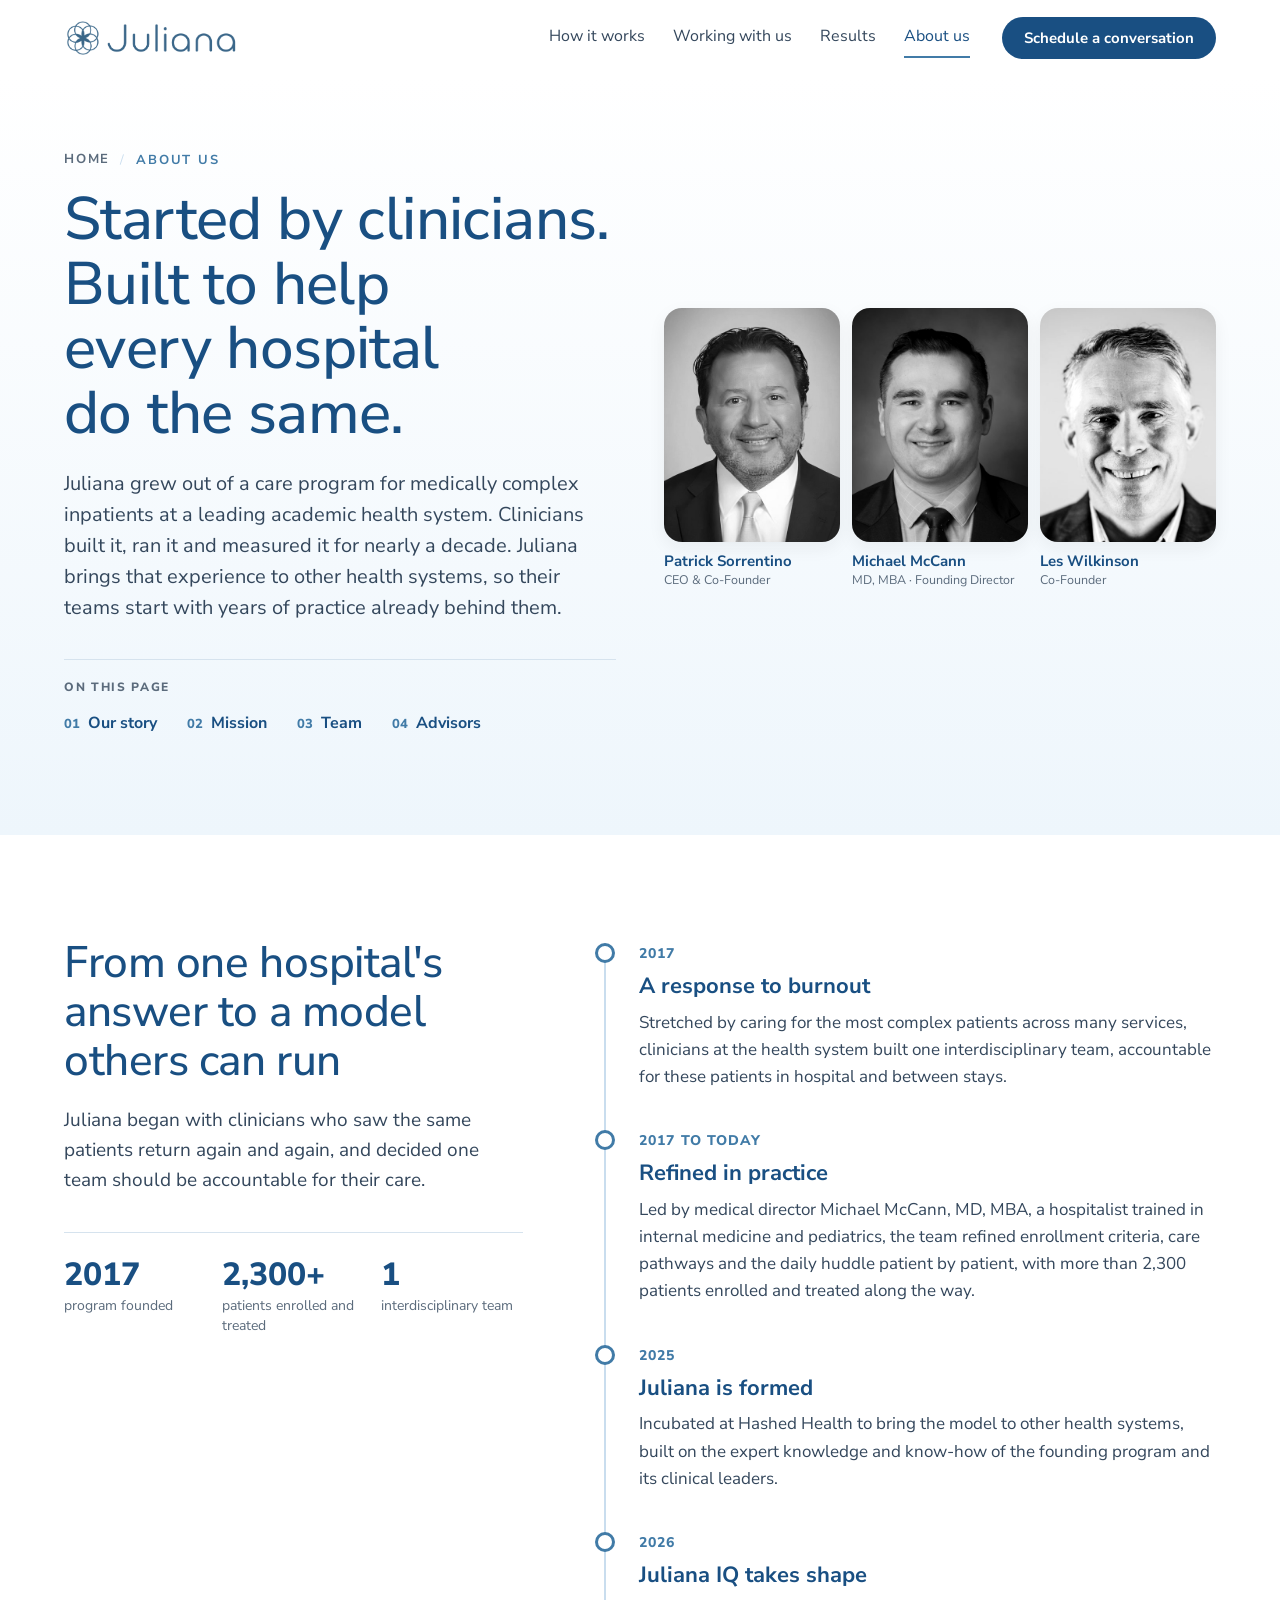
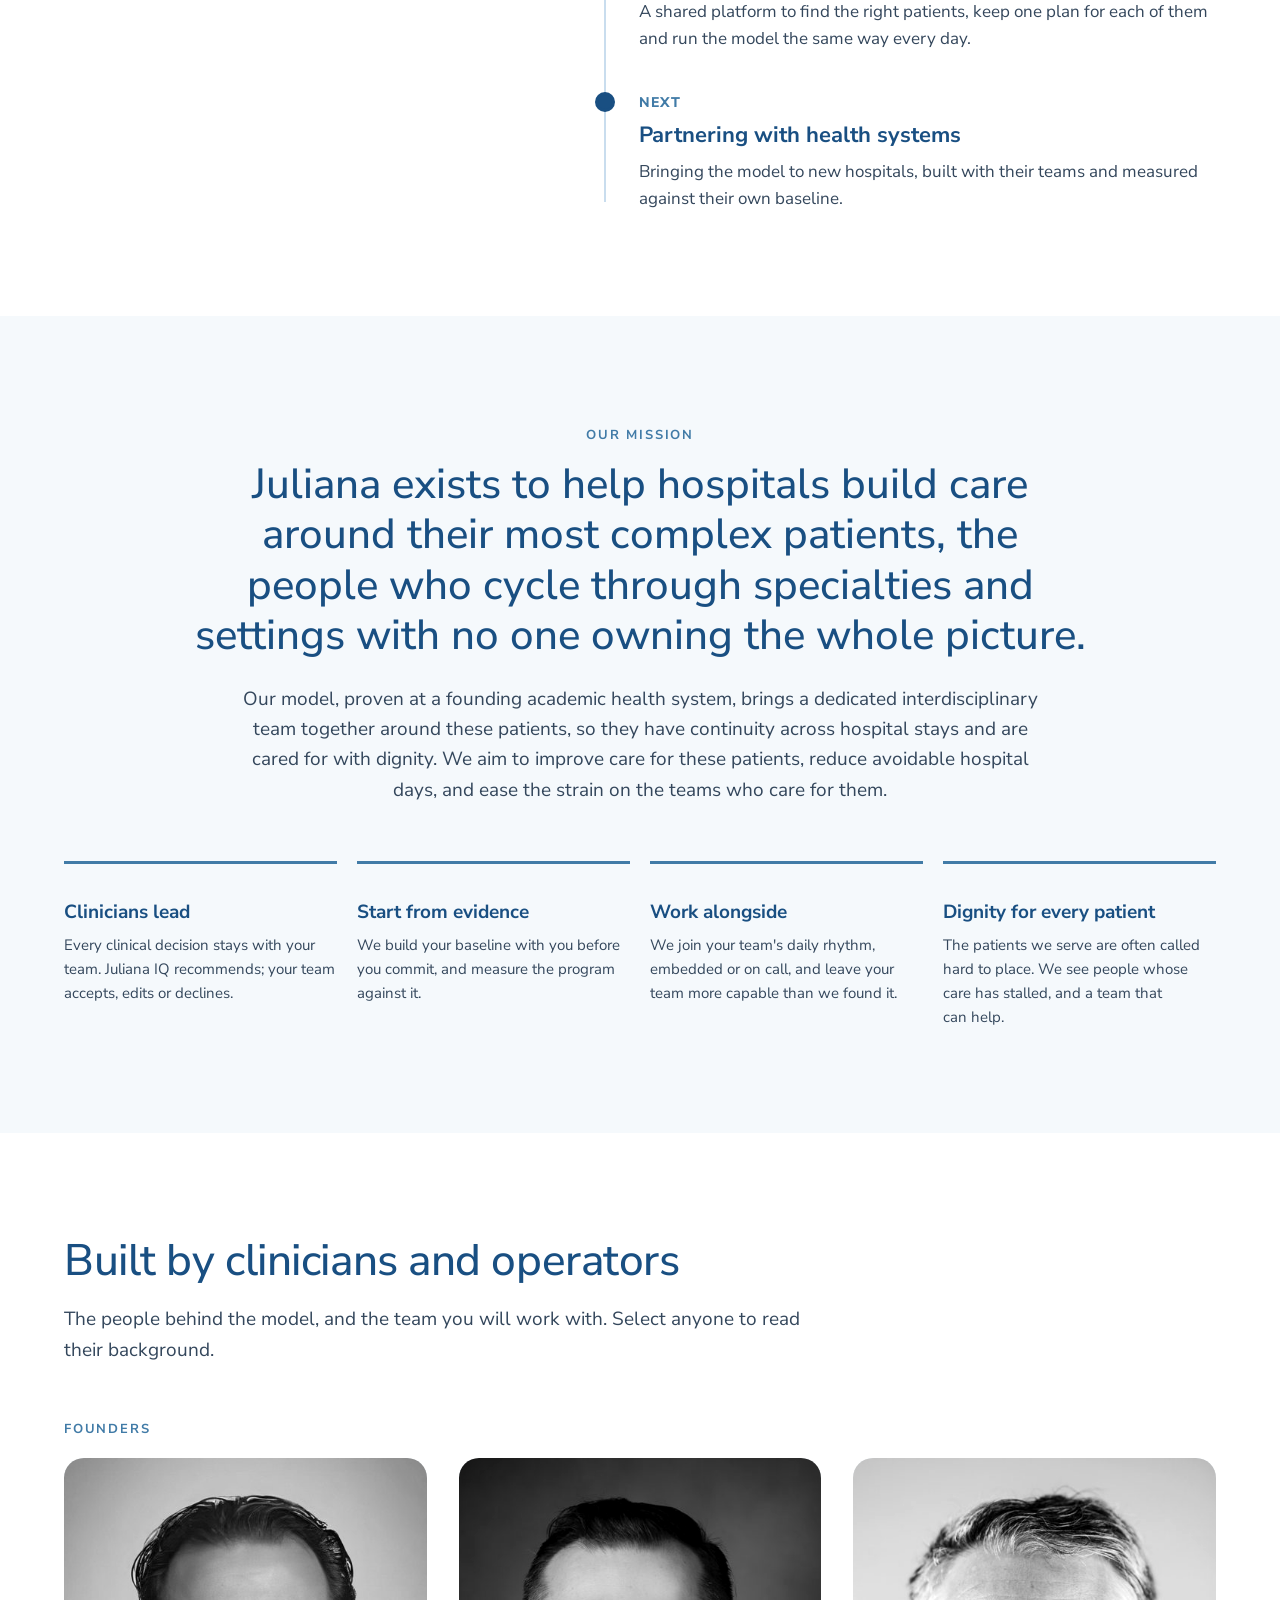
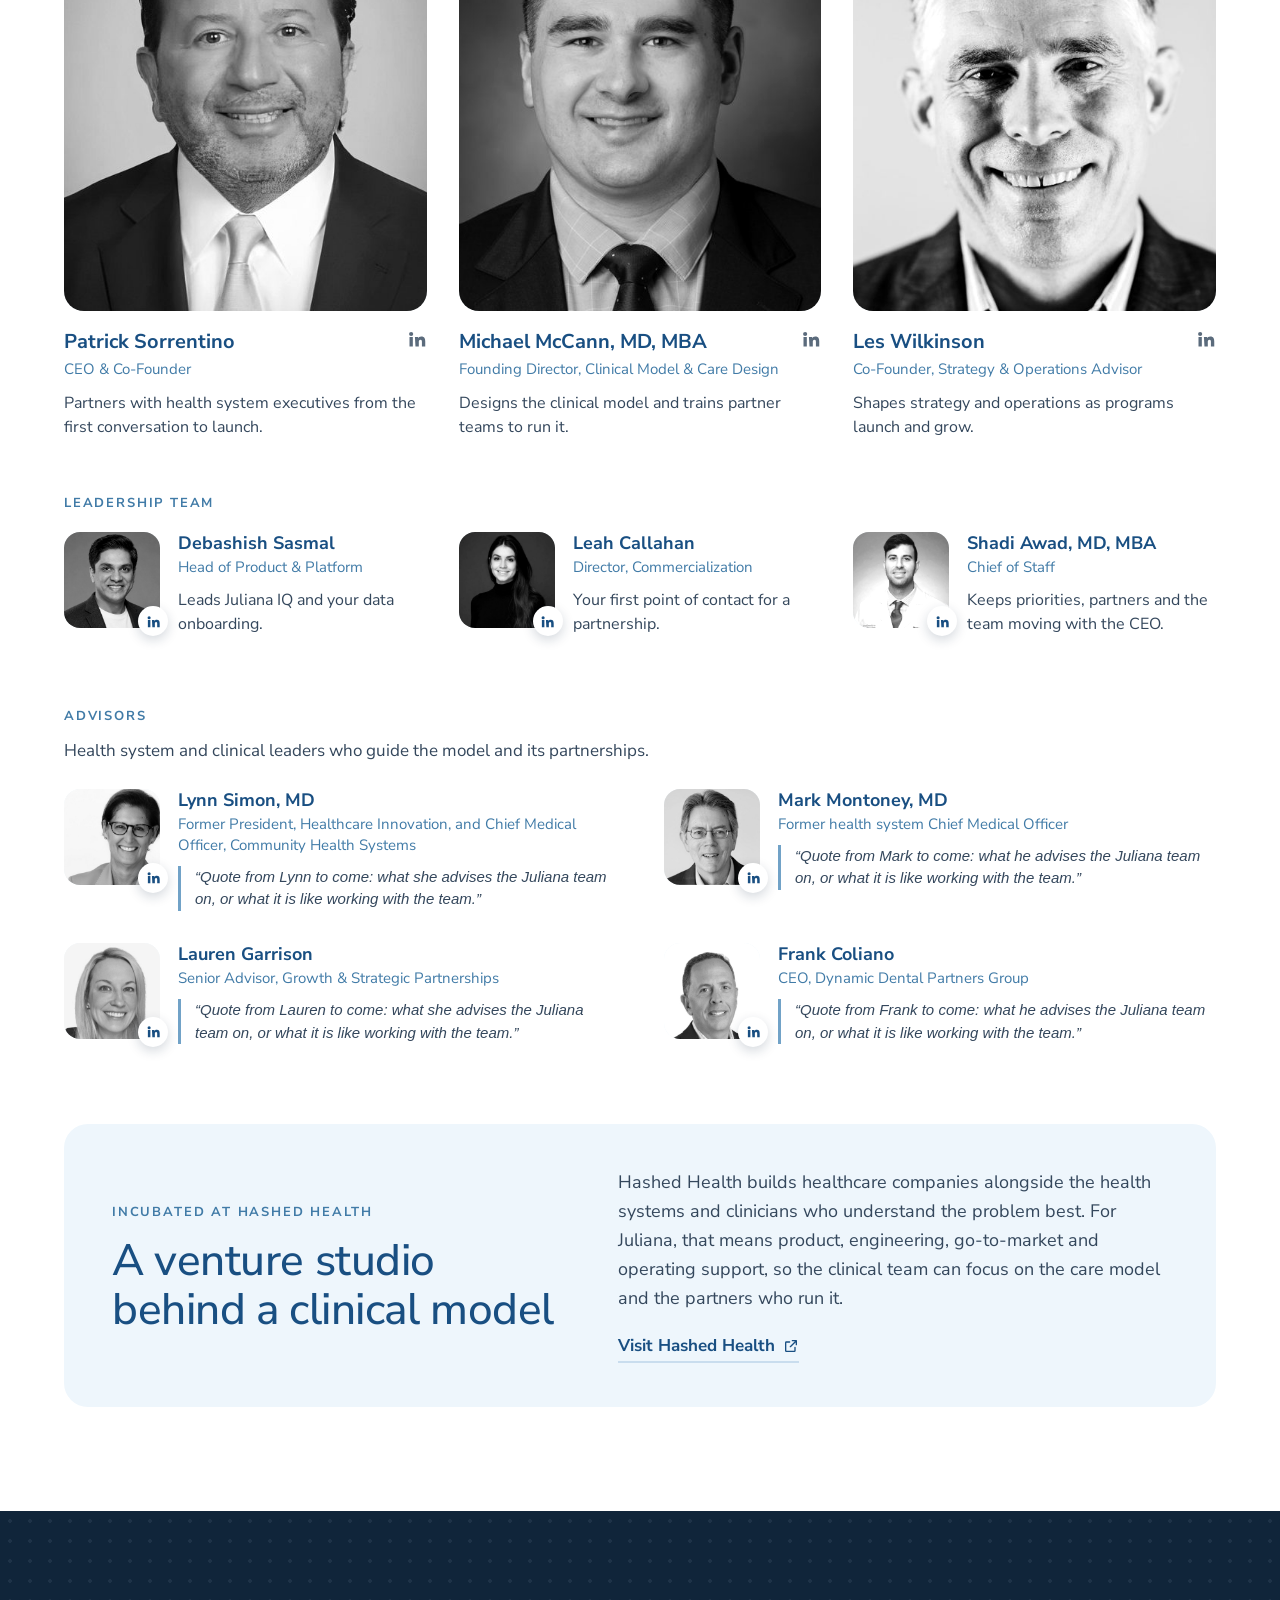
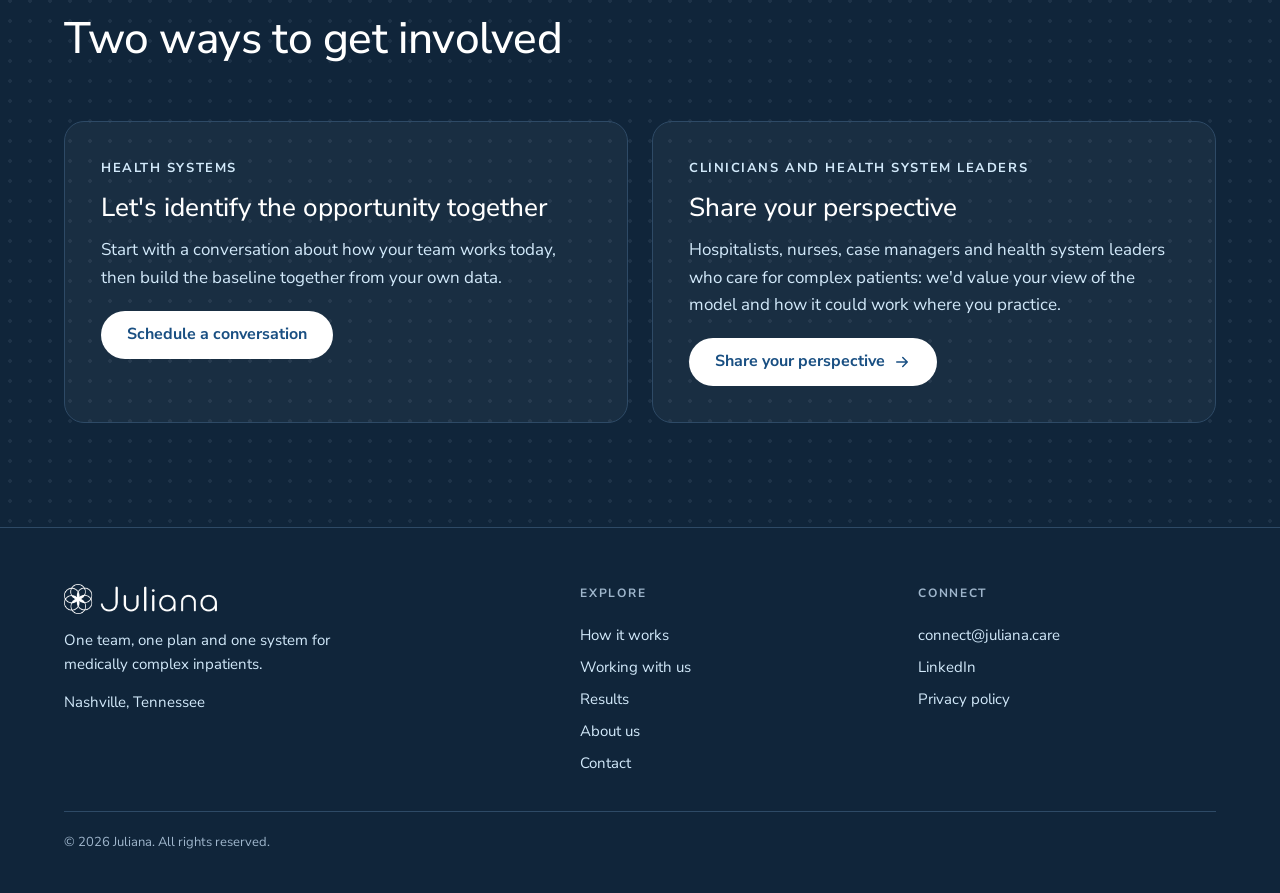
==== commit 4e313587: "About and contact refresh; 1,000-patient unit framed as the model - Contact: no individual's details" ====
--- a/about.html
+++ b/about.html
@@ -17,7 +17,7 @@
 <link rel="preconnect" href="https://fonts.googleapis.com">
 <link rel="preconnect" href="https://fonts.gstatic.com" crossorigin>
 <link rel="stylesheet" href="https://fonts.googleapis.com/css2?family=Nunito+Sans:wght@400;500;700;800&display=swap">
-<link rel="stylesheet" href="css/styles.css?v=20261117d">
+<link rel="stylesheet" href="css/styles.css?v=20261117h">
 <script>document.documentElement.classList.add('js');</script>
 </head>
 <body>
@@ -89,7 +89,7 @@
     </div>
     <div class="founder-trio" aria-label="Juliana's founders">
       <figure><img src="assets/team/patrick.jpg" alt="Patrick Sorrentino" width="600" height="600"><figcaption>Patrick Sorrentino<span>CEO &amp; Co-Founder</span></figcaption></figure>
-      <figure><img src="assets/team/michael.jpg" alt="Dr. Michael McCann" width="600" height="600"><figcaption>Dr. Michael McCann<span>Founding Director</span></figcaption></figure>
+      <figure><img src="assets/team/michael.jpg" alt="Michael McCann, MD, MBA" width="600" height="600"><figcaption>Michael McCann<span>MD, MBA · Founding Director</span></figcaption></figure>
       <figure><img src="assets/team/les.jpg" alt="Les Wilkinson" width="600" height="600"><figcaption>Les Wilkinson<span>Co-Founder</span></figcaption></figure>
     </div>
   </div>
@@ -104,19 +104,19 @@
       <div class="story-stats">
         <div><strong>2017</strong><span>program founded</span></div>
         <div><strong class="tbc">2,300+</strong><span>patients enrolled and treated</span></div>
-        <div><strong>5</strong><span>disciplines on one team</span></div>
+        <div><strong>1</strong><span>interdisciplinary team</span></div>
       </div>
     </div>
     <ol class="timeline">
       <li class="reveal">
         <span class="when">2017</span>
         <h3>A response to burnout</h3>
-        <p>Clinicians at the health system were stretched caring for the most complex patients across many services, with no one team owning the whole picture. They built one interdisciplinary team, accountable for these patients in hospital and between stays.</p>
+        <p>Stretched by caring for the most complex patients across many services, clinicians at the health system built one interdisciplinary team, accountable for these patients in hospital and between stays.</p>
       </li>
       <li class="reveal">
         <span class="when">2017 to today</span>
         <h3>Refined in practice</h3>
-        <p>Enrollment criteria, care pathways and the daily huddle were refined patient by patient, with more than <span class="tbc">2,300</span> patients enrolled and treated along the way.</p>
+        <p><span class="tbc">Led by medical director Michael McCann, MD, MBA, a hospitalist trained in internal medicine and pediatrics,</span> the team refined enrollment criteria, care pathways and the daily huddle patient by patient, with more than <span class="tbc">2,300</span> patients enrolled and treated along the way.</p>
       </li>
       <li class="reveal">
         <span class="when tbc">2025</span>
@@ -142,7 +142,8 @@
   <div class="container">
     <div class="mission reveal">
       <span class="eyebrow">Our mission</span>
-      <p class="mission-statement">Every hospital should have one team accountable for the care of its most complex patients.</p>
+      <p class="mission-statement">Juliana exists to help hospitals build care around their most complex patients, the people who cycle through specialties and settings with no one owning the whole picture.</p>
+      <p class="mission-body">Our model, proven at a founding academic health system, brings a dedicated interdisciplinary team together around these patients, so they have continuity across hospital stays and are cared for with dignity. We aim to improve care for these patients, reduce avoidable hospital days, and ease the strain on the teams who care for them.</p>
     </div>
     <div class="values">
       <div class="value reveal"><svg><use href="#i-shield"/></svg><h3>Clinicians lead</h3><p>Every clinical decision stays with your team. Juliana IQ recommends; your team accepts, edits or declines.</p></div>
@@ -169,8 +170,8 @@
         <p class="focus tbc">Partners with health system executives from the first conversation to launch.</p>
       </article>
       <article class="founder reveal">
-        <button class="portrait-btn" type="button" data-person="michael-mccann" aria-haspopup="dialog"><span class="portrait"><img src="assets/team/michael.jpg" alt="" width="600" height="600" loading="lazy"><span class="view-cue">View profile</span></span><span class="sr-only">View profile: Dr. Michael McCann</span></button>
-        <div class="person-head"><div><h4><button class="name-btn" type="button" data-person="michael-mccann" aria-haspopup="dialog">Dr. Michael McCann</button></h4><p class="role">Founding Director, Clinical Model &amp; Care Design</p></div><a href="https://www.linkedin.com/in/michael-d-mccann-md-mba-2a3118191/" aria-label="Dr. Michael McCann on LinkedIn" target="_blank" rel="noopener"><svg><use href="#i-linkedin"/></svg></a></div>
+        <button class="portrait-btn" type="button" data-person="michael-mccann" aria-haspopup="dialog"><span class="portrait"><img src="assets/team/michael.jpg" alt="" width="600" height="600" loading="lazy"><span class="view-cue">View profile</span></span><span class="sr-only">View profile: Michael McCann, MD, MBA</span></button>
+        <div class="person-head"><div><h4><button class="name-btn" type="button" data-person="michael-mccann" aria-haspopup="dialog">Michael McCann, MD, MBA</button></h4><p class="role">Founding Director, Clinical Model &amp; Care Design</p></div><a href="https://www.linkedin.com/in/michael-d-mccann-md-mba-2a3118191/" aria-label="Michael McCann, MD, MBA on LinkedIn" target="_blank" rel="noopener"><svg><use href="#i-linkedin"/></svg></a></div>
         <p class="focus tbc">Designs the clinical model and trains partner teams to run it.</p>
       </article>
       <article class="founder reveal">
@@ -184,22 +185,25 @@
     <div class="members">
       <article class="member reveal">
         <button class="portrait-btn" type="button" data-person="debashish-sasmal" aria-haspopup="dialog"><span class="portrait"><img src="assets/team/deb.jpg" alt="" width="600" height="600" loading="lazy"></span><span class="sr-only">View profile: Debashish Sasmal</span></button>
-        <div>
-          <div class="person-head"><div><h4><button class="name-btn" type="button" data-person="debashish-sasmal" aria-haspopup="dialog">Debashish Sasmal</button></h4><p class="role">Head of Product &amp; Platform</p></div><a href="https://www.linkedin.com/in/dsasmal/" aria-label="Debashish Sasmal on LinkedIn" target="_blank" rel="noopener"><svg><use href="#i-linkedin"/></svg></a></div>
+        <a class="li-badge" href="https://www.linkedin.com/in/dsasmal/" aria-label="Debashish Sasmal on LinkedIn" target="_blank" rel="noopener"><svg><use href="#i-linkedin"/></svg></a>
+        <div>
+          <div class="person-head"><div><h4><button class="name-btn" type="button" data-person="debashish-sasmal" aria-haspopup="dialog">Debashish Sasmal</button></h4><p class="role">Head of Product &amp; Platform</p></div></div>
           <p class="focus tbc">Leads Juliana IQ and your data onboarding.</p>
         </div>
       </article>
       <article class="member reveal">
         <button class="portrait-btn" type="button" data-person="leah-callahan" aria-haspopup="dialog"><span class="portrait"><img src="assets/team/leah.jpg" alt="" width="600" height="600" loading="lazy"></span><span class="sr-only">View profile: Leah Callahan</span></button>
-        <div>
-          <div class="person-head"><div><h4><button class="name-btn" type="button" data-person="leah-callahan" aria-haspopup="dialog">Leah Callahan</button></h4><p class="role">Director, Commercialization</p></div><a href="https://www.linkedin.com/in/leahjcallahan/" aria-label="Leah Callahan on LinkedIn" target="_blank" rel="noopener"><svg><use href="#i-linkedin"/></svg></a></div>
+        <a class="li-badge" href="https://www.linkedin.com/in/leahjcallahan/" aria-label="Leah Callahan on LinkedIn" target="_blank" rel="noopener"><svg><use href="#i-linkedin"/></svg></a>
+        <div>
+          <div class="person-head"><div><h4><button class="name-btn" type="button" data-person="leah-callahan" aria-haspopup="dialog">Leah Callahan</button></h4><p class="role">Director, Commercialization</p></div></div>
           <p class="focus tbc">Your first point of contact for a partnership.</p>
         </div>
       </article>
       <article class="member reveal">
-        <button class="portrait-btn" type="button" data-person="shadi-awad" aria-haspopup="dialog"><span class="portrait"><img src="assets/team/shadi.jpg" alt="" width="600" height="600" loading="lazy"></span><span class="sr-only">View profile: Dr. Shadi Awad</span></button>
-        <div>
-          <div class="person-head"><div><h4><button class="name-btn" type="button" data-person="shadi-awad" aria-haspopup="dialog">Dr. Shadi Awad</button></h4><p class="role">Chief of Staff</p></div><a href="https://www.linkedin.com/in/shadi-awad-md-mba-584ab9301/" aria-label="Dr. Shadi Awad on LinkedIn" target="_blank" rel="noopener"><svg><use href="#i-linkedin"/></svg></a></div>
+        <button class="portrait-btn" type="button" data-person="shadi-awad" aria-haspopup="dialog"><span class="portrait"><img src="assets/team/shadi.jpg" alt="" width="600" height="600" loading="lazy"></span><span class="sr-only">View profile: Shadi Awad, MD, MBA</span></button>
+        <a class="li-badge" href="https://www.linkedin.com/in/shadi-awad-md-mba-584ab9301/" aria-label="Shadi Awad, MD, MBA on LinkedIn" target="_blank" rel="noopener"><svg><use href="#i-linkedin"/></svg></a>
+        <div>
+          <div class="person-head"><div><h4><button class="name-btn" type="button" data-person="shadi-awad" aria-haspopup="dialog">Shadi Awad, MD, MBA</button></h4><p class="role">Chief of Staff</p></div></div>
           <p class="focus tbc">Keeps priorities, partners and the team moving with the CEO.</p>
         </div>
       </article>
@@ -210,31 +214,35 @@
       <p class="tier-intro reveal">Health system and clinical leaders who guide the model and its partnerships.</p>
       <div class="members members--advisors">
       <article class="member member--advisor reveal">
-        <button class="portrait-btn" type="button" data-person="lynn-simon" aria-haspopup="dialog"><span class="portrait"><img src="assets/team/lynn.jpg" alt="" width="600" height="600" loading="lazy"></span><span class="sr-only">View profile: Dr. Lynn Simon</span></button>
-        <div>
-          <div class="person-head"><div><h4><button class="name-btn" type="button" data-person="lynn-simon" aria-haspopup="dialog">Dr. Lynn Simon</button></h4><p class="role">Former President, Healthcare Innovation, and Chief Medical Officer, Community Health Systems</p></div><a href="https://www.linkedin.com/in/lynn-simon-ba4281b/" aria-label="Dr. Lynn Simon on LinkedIn" target="_blank" rel="noopener"><svg><use href="#i-linkedin"/></svg></a></div>
-          <p class="focus"><span class="tbc">[One line, approved by Dr. Simon, on what she advises Juliana on]</span></p>
+        <button class="portrait-btn" type="button" data-person="lynn-simon" aria-haspopup="dialog"><span class="portrait"><img src="assets/team/lynn.jpg" alt="" width="600" height="600" loading="lazy"></span><span class="sr-only">View profile: Lynn Simon, MD</span></button>
+        <a class="li-badge" href="https://www.linkedin.com/in/lynn-simon-ba4281b/" aria-label="Lynn Simon, MD on LinkedIn" target="_blank" rel="noopener"><svg><use href="#i-linkedin"/></svg></a>
+        <div>
+          <div class="person-head"><div><h4><button class="name-btn" type="button" data-person="lynn-simon" aria-haspopup="dialog">Lynn Simon, MD</button></h4><p class="role">Former President, Healthcare Innovation, and Chief Medical Officer, Community Health Systems</p></div></div>
+          <p class="adv-quote"><span class="tbc">“Quote from Lynn to come: what she advises the Juliana team on, or what it is like working with the team.”</span></p>
         </div>
       </article>
       <article class="member member--advisor reveal">
-        <button class="portrait-btn" type="button" data-person="mark-montoney" aria-haspopup="dialog"><span class="portrait"><img src="assets/team/mark.jpg" alt="" width="600" height="600" loading="lazy"></span><span class="sr-only">View profile: Dr. Mark Montoney</span></button>
-        <div>
-          <div class="person-head"><div><h4><button class="name-btn" type="button" data-person="mark-montoney" aria-haspopup="dialog">Dr. Mark Montoney</button></h4><p class="role">Former health system Chief Medical Officer</p></div><a href="https://www.linkedin.com/in/mark-montoney-md-mba-94a85014/" aria-label="Dr. Mark Montoney on LinkedIn" target="_blank" rel="noopener"><svg><use href="#i-linkedin"/></svg></a></div>
-          <p class="focus"><span class="tbc">[One line, approved by Dr. Montoney, on what he advises Juliana on]</span></p>
+        <button class="portrait-btn" type="button" data-person="mark-montoney" aria-haspopup="dialog"><span class="portrait"><img src="assets/team/mark.jpg" alt="" width="600" height="600" loading="lazy"></span><span class="sr-only">View profile: Mark Montoney, MD</span></button>
+        <a class="li-badge" href="https://www.linkedin.com/in/mark-montoney-md-mba-94a85014/" aria-label="Mark Montoney, MD on LinkedIn" target="_blank" rel="noopener"><svg><use href="#i-linkedin"/></svg></a>
+        <div>
+          <div class="person-head"><div><h4><button class="name-btn" type="button" data-person="mark-montoney" aria-haspopup="dialog">Mark Montoney, MD</button></h4><p class="role">Former health system Chief Medical Officer</p></div></div>
+          <p class="adv-quote"><span class="tbc">“Quote from Mark to come: what he advises the Juliana team on, or what it is like working with the team.”</span></p>
         </div>
       </article>
       <article class="member member--advisor reveal">
         <button class="portrait-btn" type="button" data-person="lauren-garrison" aria-haspopup="dialog"><span class="portrait"><img src="assets/team/lauren.jpg" alt="" width="600" height="600" loading="lazy"></span><span class="sr-only">View profile: Lauren Garrison</span></button>
-        <div>
-          <div class="person-head"><div><h4><button class="name-btn" type="button" data-person="lauren-garrison" aria-haspopup="dialog">Lauren Garrison</button></h4><p class="role">Senior Advisor, Growth &amp; Strategic Partnerships</p></div><a href="https://www.linkedin.com/in/lauren-garrison-41349b3/" aria-label="Lauren Garrison on LinkedIn" target="_blank" rel="noopener"><svg><use href="#i-linkedin"/></svg></a></div>
-          <p class="focus"><span class="tbc">[One line, approved by Lauren, on what she advises Juliana on]</span></p>
+        <a class="li-badge" href="https://www.linkedin.com/in/lauren-garrison-41349b3/" aria-label="Lauren Garrison on LinkedIn" target="_blank" rel="noopener"><svg><use href="#i-linkedin"/></svg></a>
+        <div>
+          <div class="person-head"><div><h4><button class="name-btn" type="button" data-person="lauren-garrison" aria-haspopup="dialog">Lauren Garrison</button></h4><p class="role">Senior Advisor, Growth &amp; Strategic Partnerships</p></div></div>
+          <p class="adv-quote"><span class="tbc">“Quote from Lauren to come: what she advises the Juliana team on, or what it is like working with the team.”</span></p>
         </div>
       </article>
       <article class="member member--advisor reveal">
         <button class="portrait-btn" type="button" data-person="frank-coliano" aria-haspopup="dialog"><span class="portrait"><img src="assets/team/frank.jpg" alt="" width="600" height="600" loading="lazy"></span><span class="sr-only">View profile: Frank Coliano</span></button>
-        <div>
-          <div class="person-head"><div><h4><button class="name-btn" type="button" data-person="frank-coliano" aria-haspopup="dialog">Frank Coliano</button></h4><p class="role tbc">CEO, Dynamic Dental Partners Group</p></div><span class="tbc" title="LinkedIn URL to confirm"><svg><use href="#i-linkedin"/></svg></span></div>
-          <p class="focus"><span class="tbc">[One line, approved by Frank, on what he advises Juliana on]</span></p>
+        <a class="li-badge" href="https://www.linkedin.com/in/frank-c-77992539/" aria-label="Frank Coliano on LinkedIn" target="_blank" rel="noopener"><svg><use href="#i-linkedin"/></svg></a>
+        <div>
+          <div class="person-head"><div><h4><button class="name-btn" type="button" data-person="frank-coliano" aria-haspopup="dialog">Frank Coliano</button></h4><p class="role tbc">CEO, Dynamic Dental Partners Group</p></div></div>
+          <p class="adv-quote"><span class="tbc">“Quote from Frank to come: what he advises the Juliana team on, or what it is like working with the team.”</span></p>
         </div>
       </article>
       </div>
@@ -262,11 +270,11 @@
     </div>
   </div>
 </dialog>
-<script type="application/json" id="people-data">[{"tier": "Founder", "slug": "patrick-sorrentino", "photo": "patrick.jpg", "initials": null, "name": "Patrick Sorrentino", "title": "CEO &amp; Co-Founder", "focus": "Partners with health system executives from the first conversation to launch.", "bio": "Patrick is a former health system CEO with deep experience leading hospital operations and transformation initiatives. His career spans performance improvement and care model innovation, with a focus on operating models that scale and improve both clinical and financial outcomes.", "highlights": ["Former health system CEO", "Hospital operations", "Performance improvement", "MHA"], "linkedin": "https://www.linkedin.com/in/patrick-sorrentino-mha-59409552/"}, {"tier": "Founder", "slug": "michael-mccann", "photo": "michael.jpg", "initials": null, "name": "Dr. Michael McCann", "title": "Founding Director, Clinical Model &amp; Care Design", "focus": "Designs the clinical model and trains partner teams to run it.", "bio": "Dr. McCann is a physician leader with deep expertise in caring for medically complex inpatient populations. He has led the development of care models for high-utilization patients, aligning clinical excellence with operational execution.", "highlights": ["Physician leader", "Complex inpatient care", "Care model design", "MD, MBA"], "linkedin": "https://www.linkedin.com/in/michael-d-mccann-md-mba-2a3118191/"}, {"tier": "Founder", "slug": "les-wilkinson", "photo": "les.jpg", "initials": null, "name": "Les Wilkinson", "title": "Co-Founder, Strategy &amp; Operations Advisor", "focus": "Shapes strategy and operations as programs launch and grow.", "bio": "Les is Chief Operating Officer at Hashed Health, where he leads operations, finance, legal and strategic partnerships. He has helped create portfolio companies including Juliana, Bramble Health (acquired by Turquoise Health) and SubPop Health (acquired by MedeAnalytics). Before Hashed, he was a founding team member and Managing Director at Martin Ventures, a healthcare technology venture firm, and served as a director and investment lead for digital health and tech-enabled services companies. He began his career as a healthcare transactional attorney in Nashville.", "highlights": ["COO, Hashed Health", "Martin Ventures", "Healthcare attorney", "Venture builder"], "linkedin": "https://www.linkedin.com/in/leswilkinson/"}, {"tier": "Leadership team", "slug": "debashish-sasmal", "photo": "deb.jpg", "initials": null, "name": "Debashish Sasmal", "title": "Head of Product &amp; Platform", "focus": "Leads Juliana IQ and your data onboarding.", "bio": "Debashish brings more than 15 years of experience in product leadership, venture incubation, commercialization and enterprise technology. He spent over six years at UPMC Enterprises leading product and venture initiatives in virtual care, cognitive health and chronic pain, and has served as a board observer for venture-backed companies. He is Vice President of Product Management at Hashed Health.", "highlights": ["VP Product, Hashed Health", "UPMC Enterprises", "MS Product Management, Carnegie Mellon", "B.Tech, Computer Science"], "linkedin": "https://www.linkedin.com/in/dsasmal/"}, {"tier": "Leadership team", "slug": "leah-callahan", "photo": "leah.jpg", "initials": null, "name": "Leah Callahan", "title": "Director, Commercialization", "focus": "Your first point of contact for a partnership.", "bio": "Leah leads go-to-market and commercialization at Hashed Health, building the commercial foundation for its ventures from launch through scale. She works with C-suite executives at health systems, payers and healthcare services organizations. She previously evaluated hundreds of early-stage healthcare companies each year, and has long worked where founders, operators and investors meet.", "highlights": ["Commercialization, Hashed Health", "Health system and payer partnerships", "Early-stage healthcare investing"], "linkedin": "https://www.linkedin.com/in/leahjcallahan/"}, {"tier": "Leadership team", "slug": "shadi-awad", "photo": "shadi.jpg", "initials": null, "name": "Dr. Shadi Awad", "title": "Chief of Staff", "focus": "Keeps priorities, partners and the team moving with the CEO.", "bio": "Dr. Awad is a physician and Venture Architect at Hashed Health, helping ventures move from early concept to investable business, from research and financial models to fundraising strategy and investor communications. He trained as a general surgeon at UT Southwestern and has worked in healthcare consulting and with health systems on enterprise software. He holds an MD and an MBA from the UAB Heersink School of Medicine, and studied economics at Washington University in St. Louis.", "highlights": ["MD, MBA, UAB", "Surgical training, UT Southwestern", "Venture Architect, Hashed Health"], "linkedin": "https://www.linkedin.com/in/shadi-awad-md-mba-584ab9301/"}, {"tier": "Advisor", "slug": "lynn-simon", "photo": "lynn.jpg", "initials": null, "name": "Dr. Lynn Simon", "title": "Advisor", "focus": "Former President, Healthcare Innovation, and Chief Medical Officer, Community Health Systems", "bio": "Dr. Simon joined Community Health Systems in 2010 and served as President, Healthcare Innovation, and Chief Medical Officer before retiring from the role at the end of 2024 and continuing with the company as a consultant. Earlier, she was Senior Vice President and Chief Medical Officer of Jewish Hospital &amp; St. Mary's in Louisville, Kentucky.", "highlights": ["Former CMO, Community Health Systems", "Healthcare innovation", "Physician executive"], "linkedin": "https://www.linkedin.com/in/lynn-simon-ba4281b/", "bring": "<span class=\"tbc\">[One line, approved by Dr. Simon, on what she advises Juliana on]</span>"}, {"tier": "Advisor", "slug": "mark-montoney", "photo": "mark.jpg", "initials": null, "name": "Dr. Mark Montoney", "title": "Advisor", "focus": "Former health system Chief Medical Officer", "bio": "Dr. Montoney is a physician executive with national leadership experience in care delivery innovation. A former health system Chief Medical Officer, he has an extensive background in complex care transformation and focuses on integrating clinical strategy with operational performance.", "highlights": ["Former health system CMO", "Care delivery innovation", "MD, MBA"], "linkedin": "https://www.linkedin.com/in/mark-montoney-md-mba-94a85014/", "bring": "<span class=\"tbc\">[One line, approved by Dr. Montoney, on what he advises Juliana on]</span>"}, {"tier": "Advisor", "slug": "lauren-garrison", "photo": "lauren.jpg", "initials": null, "name": "Lauren Garrison", "title": "Senior Advisor, Growth &amp; Strategic Partnerships", "focus": "<span class=\"tbc\">[One line, approved by Lauren, on what she advises Juliana on]</span>", "bio": "<span class=\"tbc\">[Bio to come: Lauren’s background and experience in healthcare growth and strategic partnerships, approved by Lauren]</span>", "highlights": ["Growth and strategic partnerships"], "linkedin": "https://www.linkedin.com/in/lauren-garrison-41349b3/", "bring": "<span class=\"tbc\">[One line, approved by Lauren, on what she advises Juliana on]</span>"}, {"tier": "Advisor", "slug": "frank-coliano", "photo": "frank.jpg", "initials": null, "name": "Frank Coliano", "title": "Advisor", "focus": "CEO, Dynamic Dental Partners Group", "bio": "Frank is CEO of Dynamic Dental Partners Group and previously served as a Senior Advisor to Hashed Health.", "highlights": ["CEO, Dynamic Dental Partners Group"], "linkedin": null, "bring": "<span class=\"tbc\">[One line, approved by Frank, on what he advises Juliana on]</span>"}]</script>
+<script type="application/json" id="people-data">[{"tier": "Founder", "slug": "patrick-sorrentino", "photo": "patrick.jpg", "initials": null, "name": "Patrick Sorrentino", "title": "CEO &amp; Co-Founder", "focus": "Partners with health system executives from the first conversation to launch.", "bio": "Patrick is a former health system CEO with deep experience leading hospital operations and transformation initiatives. His career spans performance improvement and care model innovation, with a focus on operating models that scale and improve both clinical and financial outcomes.", "highlights": ["Former health system CEO", "Hospital operations", "Performance improvement", "MHA"], "linkedin": "https://www.linkedin.com/in/patrick-sorrentino-mha-59409552/"}, {"tier": "Founder", "slug": "michael-mccann", "photo": "michael.jpg", "initials": null, "name": "Michael McCann, MD, MBA", "title": "Founding Director, Clinical Model &amp; Care Design", "focus": "Designs the clinical model and trains partner teams to run it.", "bio": "Michael is a physician leader with deep expertise in caring for medically complex inpatient populations. He has led the development of care models for high-utilization patients, aligning clinical excellence with operational execution.", "highlights": ["Physician leader", "Complex inpatient care", "Care model design", "MD, MBA"], "linkedin": "https://www.linkedin.com/in/michael-d-mccann-md-mba-2a3118191/"}, {"tier": "Founder", "slug": "les-wilkinson", "photo": "les.jpg", "initials": null, "name": "Les Wilkinson", "title": "Co-Founder, Strategy &amp; Operations Advisor", "focus": "Shapes strategy and operations as programs launch and grow.", "bio": "Les is Chief Operating Officer at Hashed Health, where he leads operations, finance, legal and strategic partnerships. He has helped create portfolio companies including Juliana, Bramble Health (acquired by Turquoise Health) and SubPop Health (acquired by MedeAnalytics). Before Hashed, he was a founding team member and Managing Director at Martin Ventures, a healthcare technology venture firm, and served as a director and investment lead for digital health and tech-enabled services companies. He began his career as a healthcare transactional attorney in Nashville.", "highlights": ["COO, Hashed Health", "Martin Ventures", "Healthcare attorney", "Venture builder"], "linkedin": "https://www.linkedin.com/in/leswilkinson/"}, {"tier": "Leadership team", "slug": "debashish-sasmal", "photo": "deb.jpg", "initials": null, "name": "Debashish Sasmal", "title": "Head of Product &amp; Platform", "focus": "Leads Juliana IQ and your data onboarding.", "bio": "Debashish brings more than 15 years of experience in product leadership, venture incubation, commercialization and enterprise technology. He spent over six years at UPMC Enterprises leading product and venture initiatives in virtual care, cognitive health and chronic pain, and has served as a board observer for venture-backed companies. He is Vice President of Product Management at Hashed Health.", "highlights": ["VP Product, Hashed Health", "UPMC Enterprises", "MS Product Management, Carnegie Mellon", "B.Tech, Computer Science"], "linkedin": "https://www.linkedin.com/in/dsasmal/"}, {"tier": "Leadership team", "slug": "leah-callahan", "photo": "leah.jpg", "initials": null, "name": "Leah Callahan", "title": "Director, Commercialization", "focus": "Your first point of contact for a partnership.", "bio": "Leah leads go-to-market and commercialization at Hashed Health, building the commercial foundation for its ventures from launch through scale. She works with C-suite executives at health systems, payers and healthcare services organizations. She previously evaluated hundreds of early-stage healthcare companies each year, and has long worked where founders, operators and investors meet.", "highlights": ["Commercialization, Hashed Health", "Health system and payer partnerships", "Early-stage healthcare investing"], "linkedin": "https://www.linkedin.com/in/leahjcallahan/"}, {"tier": "Leadership team", "slug": "shadi-awad", "photo": "shadi.jpg", "initials": null, "name": "Shadi Awad, MD, MBA", "title": "Chief of Staff", "focus": "Keeps priorities, partners and the team moving with the CEO.", "bio": "Shadi is a physician and Venture Architect at Hashed Health, helping ventures move from early concept to investable business, from research and financial models to fundraising strategy and investor communications. He trained as a general surgeon at UT Southwestern and has worked in healthcare consulting and with health systems on enterprise software. He holds an MD and an MBA from the UAB Heersink School of Medicine, and studied economics at Washington University in St. Louis.", "highlights": ["MD, MBA, UAB", "Surgical training, UT Southwestern", "Venture Architect, Hashed Health"], "linkedin": "https://www.linkedin.com/in/shadi-awad-md-mba-584ab9301/"}, {"tier": "Advisor", "slug": "lynn-simon", "photo": "lynn.jpg", "initials": null, "name": "Lynn Simon, MD", "title": "Advisor", "focus": "Former President, Healthcare Innovation, and Chief Medical Officer, Community Health Systems", "bio": "Lynn joined Community Health Systems in 2010 and served as President, Healthcare Innovation, and Chief Medical Officer before retiring from the role at the end of 2024 and continuing with the company as a consultant. Earlier, she was Senior Vice President and Chief Medical Officer of Jewish Hospital &amp; St. Mary's in Louisville, Kentucky.", "highlights": ["Former CMO, Community Health Systems", "Healthcare innovation", "Physician executive"], "linkedin": "https://www.linkedin.com/in/lynn-simon-ba4281b/", "bring": "<span class=\"tbc ph\">[One line, approved by Lynn, on what she advises Juliana on]</span>"}, {"tier": "Advisor", "slug": "mark-montoney", "photo": "mark.jpg", "initials": null, "name": "Mark Montoney, MD", "title": "Advisor", "focus": "Former health system Chief Medical Officer", "bio": "Mark is a physician executive with national leadership experience in care delivery innovation. A former health system Chief Medical Officer, he has an extensive background in complex care transformation and focuses on integrating clinical strategy with operational performance.", "highlights": ["Former health system CMO", "Care delivery innovation", "MD, MBA"], "linkedin": "https://www.linkedin.com/in/mark-montoney-md-mba-94a85014/", "bring": "<span class=\"tbc ph\">[One line, approved by Mark, on what he advises Juliana on]</span>"}, {"tier": "Advisor", "slug": "lauren-garrison", "photo": "lauren.jpg", "initials": null, "name": "Lauren Garrison", "title": "Senior Advisor, Growth &amp; Strategic Partnerships", "focus": "<span class=\"tbc ph\">[One line, approved by Lauren, on what she advises Juliana on]</span>", "bio": "<span class=\"tbc ph\">[Bio to come: Lauren’s background and experience in healthcare growth and strategic partnerships, approved by Lauren]</span>", "highlights": ["Growth and strategic partnerships"], "linkedin": "https://www.linkedin.com/in/lauren-garrison-41349b3/", "bring": "<span class=\"tbc ph\">[One line, approved by Lauren, on what she advises Juliana on]</span>"}, {"tier": "Advisor", "slug": "frank-coliano", "photo": "frank.jpg", "initials": null, "name": "Frank Coliano", "title": "Advisor", "focus": "CEO, Dynamic Dental Partners Group", "bio": "Frank is CEO of Dynamic Dental Partners Group and previously served as a Senior Advisor to Hashed Health.", "highlights": ["CEO, Dynamic Dental Partners Group"], "linkedin": "https://www.linkedin.com/in/frank-c-77992539/", "bring": "<span class=\"tbc ph\">[One line, approved by Frank, on what he advises Juliana on]</span>"}]</script>
 
 <!-- Hashed Health -->
 <section class="section" id="hashed">
-  <div class="container studio reveal">
+  <div class="container"><div class="studio reveal">
     <div>
       <span class="eyebrow">Incubated at Hashed Health</span>
       <h2>A venture studio behind a clinical model</h2>
@@ -275,6 +283,7 @@
       <p class="tbc">Hashed Health builds healthcare companies alongside the health systems and clinicians who understand the problem best. For Juliana, that means product, engineering, go-to-market and operating support, so the clinical team can focus on the care model and the partners who run it.</p>
       <a class="studio-link" href="https://www.hashedhealth.com/" target="_blank" rel="noopener">Visit Hashed Health <svg><use href="#i-external"/></svg></a>
     </div>
+  </div>
   </div>
 </section>
 
@@ -292,10 +301,10 @@
         <a class="btn btn--light" href="index.html#contact">Schedule a conversation</a>
       </div>
       <div class="join-card reveal">
-        <span class="label">Clinicians and operators</span>
-        <h3>Help build the next program</h3>
-        <p>We are always glad to hear from people who care for complex patients and want to do it differently.</p>
-        <p class="join-mail">Write to us at <strong class="tbc">careers@juliana.care</strong></p>
+        <span class="label">Clinicians and health system leaders</span>
+        <h3>Share your perspective</h3>
+        <p>Hospitalists, nurses, case managers and health system leaders who care for complex patients: we'd value your view of the model and how it could work where you practice.</p>
+        <a class="btn btn--light" href="mailto:connect@juliana.care?subject=Clinician%20perspective">Share your perspective <svg><use href="#i-arrow"/></svg></a>
       </div>
     </div>
   </div>
@@ -321,7 +330,7 @@
       </nav>
       <div>
         <h4>Connect</h4>
-        <p class="tbc">hello@juliana.care</p>
+        <p class="tbc">connect@juliana.care</p>
         <p><span class="tbc">LinkedIn</span></p>
         <a href="privacy.html">Privacy policy</a>
       </div>
@@ -331,6 +340,6 @@
   </div>
 </footer>
 
-<script src="js/main.js?v=20261117d"></script>
+<script src="js/main.js?v=20261117h"></script>
 </body>
 </html>
--- a/css/styles.css
+++ b/css/styles.css
@@ -1169,3 +1169,59 @@
 @media (max-width: 900px) { .members--advisors { grid-template-columns: 1fr; } }
 #team + #hashed { padding-top: 0; }
 #team { padding-bottom: 64px; }
+
+/* About: mission statement with its supporting paragraph */
+.mission-body { margin: 22px auto 0; max-width: 820px; font-size: 19px; line-height: 1.6; color: var(--text); }
+.mission .mission-statement { max-width: 980px; margin-left: auto; margin-right: auto; }
+
+/* Placeholder copy is for the team's review only: hidden unless the page is opened with #review */
+.ph { display: none !important; }
+.review .ph { display: revert !important; }
+.review p.ph, .review figure.ph { display: block !important; }
+
+/* About: team cards line up; LinkedIn sits on the photo so names fit on one line */
+.members, .members--advisors { grid-template-columns: repeat(3, 1fr); column-gap: 32px; row-gap: 36px; }
+.member { position: relative; grid-template-columns: 96px minmax(0, 1fr); gap: 18px; }
+.member h4 { font-size: 18px; white-space: nowrap; }
+.member .role { line-height: 1.4; }
+.li-badge { position: absolute; left: 74px; top: 74px; width: 30px; height: 30px; border-radius: 50%; display: grid; place-items: center; background: var(--white); color: var(--navy); box-shadow: 0 4px 12px rgba(14, 40, 65, 0.18); z-index: 1; }
+.li-badge svg { width: 15px; height: 15px; }
+.li-badge:hover { background: var(--navy); color: var(--white); }
+.li-badge:focus-visible { outline: 3px solid var(--sky); outline-offset: 2px; }
+.adv-quote { margin-top: 10px; padding-left: 12px; border-left: 2px solid var(--ring); font-size: 15px; font-style: italic; color: var(--text); }
+.tier-intro { margin: -8px 0 24px; }
+#team { padding-bottom: 80px; }
+.studio { padding: 44px 48px; }
+
+/* About on phones */
+@media (max-width: 1080px) { .member h4 { white-space: normal; } }
+@media (max-width: 900px) {
+  .members, .members--advisors { grid-template-columns: 1fr 1fr; }
+}
+@media (max-width: 560px) {
+  .members, .members--advisors { grid-template-columns: 1fr; row-gap: 24px; }
+  .member { grid-template-columns: 72px minmax(0, 1fr); gap: 16px; }
+  .li-badge { left: 52px; top: 52px; width: 26px; height: 26px; }
+  .story-stats { grid-template-columns: repeat(3, 1fr); gap: 12px; }
+  .story-stats strong { font-size: 26px; }
+  .mission { text-align: left; }
+  .mission-body { margin-left: 0; font-size: 17px; }
+  .founder-trio figcaption { font-size: 12px; }
+  .founder-trio figcaption span { font-size: 11px; }
+  .studio { padding: 26px 22px; }
+}
+#hashed { padding-top: 0; }
+/* About hero: a little more room for the founder portraits so captions sit on two lines */
+.page-hero .hero-grid:has(.founder-trio) { grid-template-columns: 1fr 1fr; gap: 48px; }
+.founder-trio { gap: 12px; }
+.founder-trio figcaption span { font-size: 12.5px; }
+@media (max-width: 900px) { .page-hero .hero-grid:has(.founder-trio) { grid-template-columns: 1fr; } }
+
+/* About: large founder portraits (restored), advisors in a 2 x 2 grid */
+.founders { grid-template-columns: repeat(3, 1fr); gap: 32px; }
+.founder .person-head h4 { white-space: nowrap; }
+.members--advisors { grid-template-columns: repeat(2, 1fr); column-gap: 48px; row-gap: 32px; }
+@media (max-width: 900px) { .founders { grid-template-columns: 1fr 1fr; } .members--advisors { grid-template-columns: 1fr 1fr; } }
+@media (max-width: 560px) { .founders, .members--advisors { grid-template-columns: 1fr; } .founder .person-head h4 { white-space: normal; } }
+/* Advisor quotes: visible placeholders until each advisor sends their words */
+.adv-quote { margin-top: 10px; padding-left: 14px; border-left: 3px solid var(--sky); font-size: 15px; line-height: 1.5; font-style: italic; color: var(--text); }
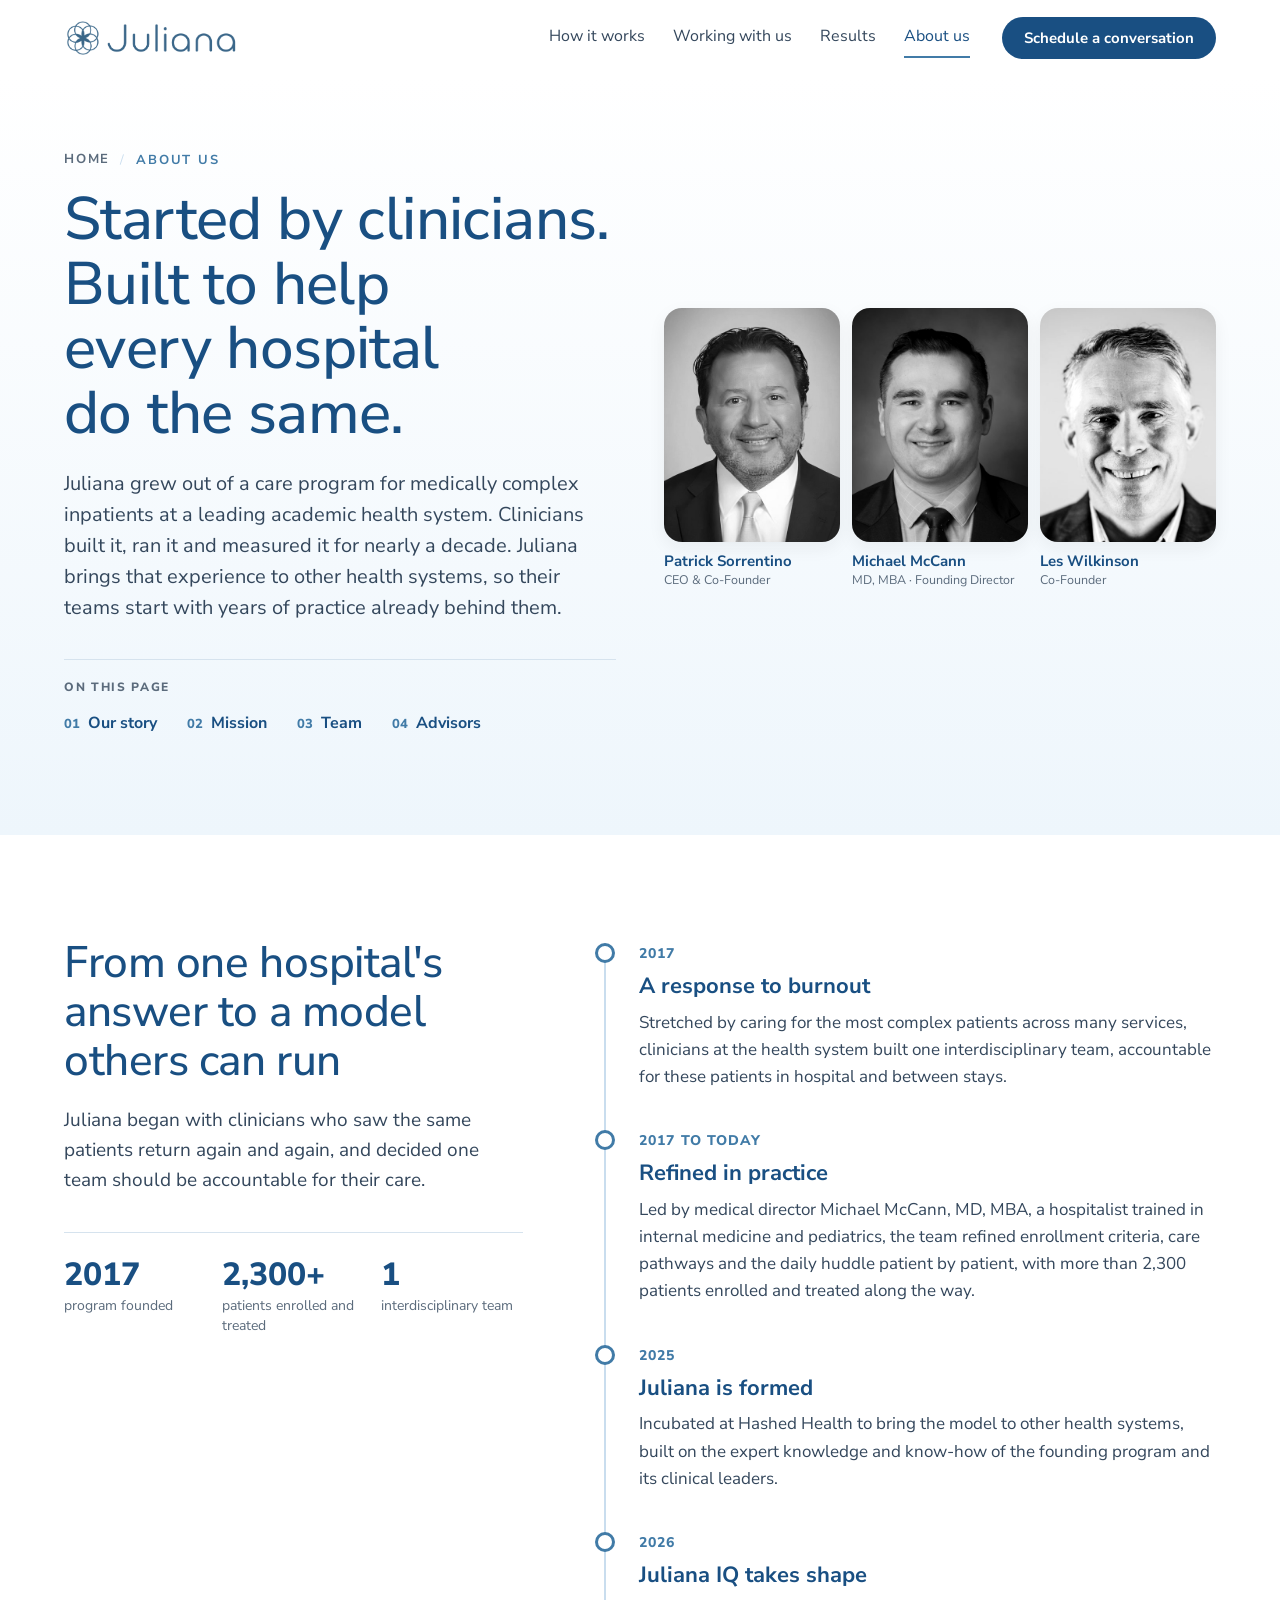
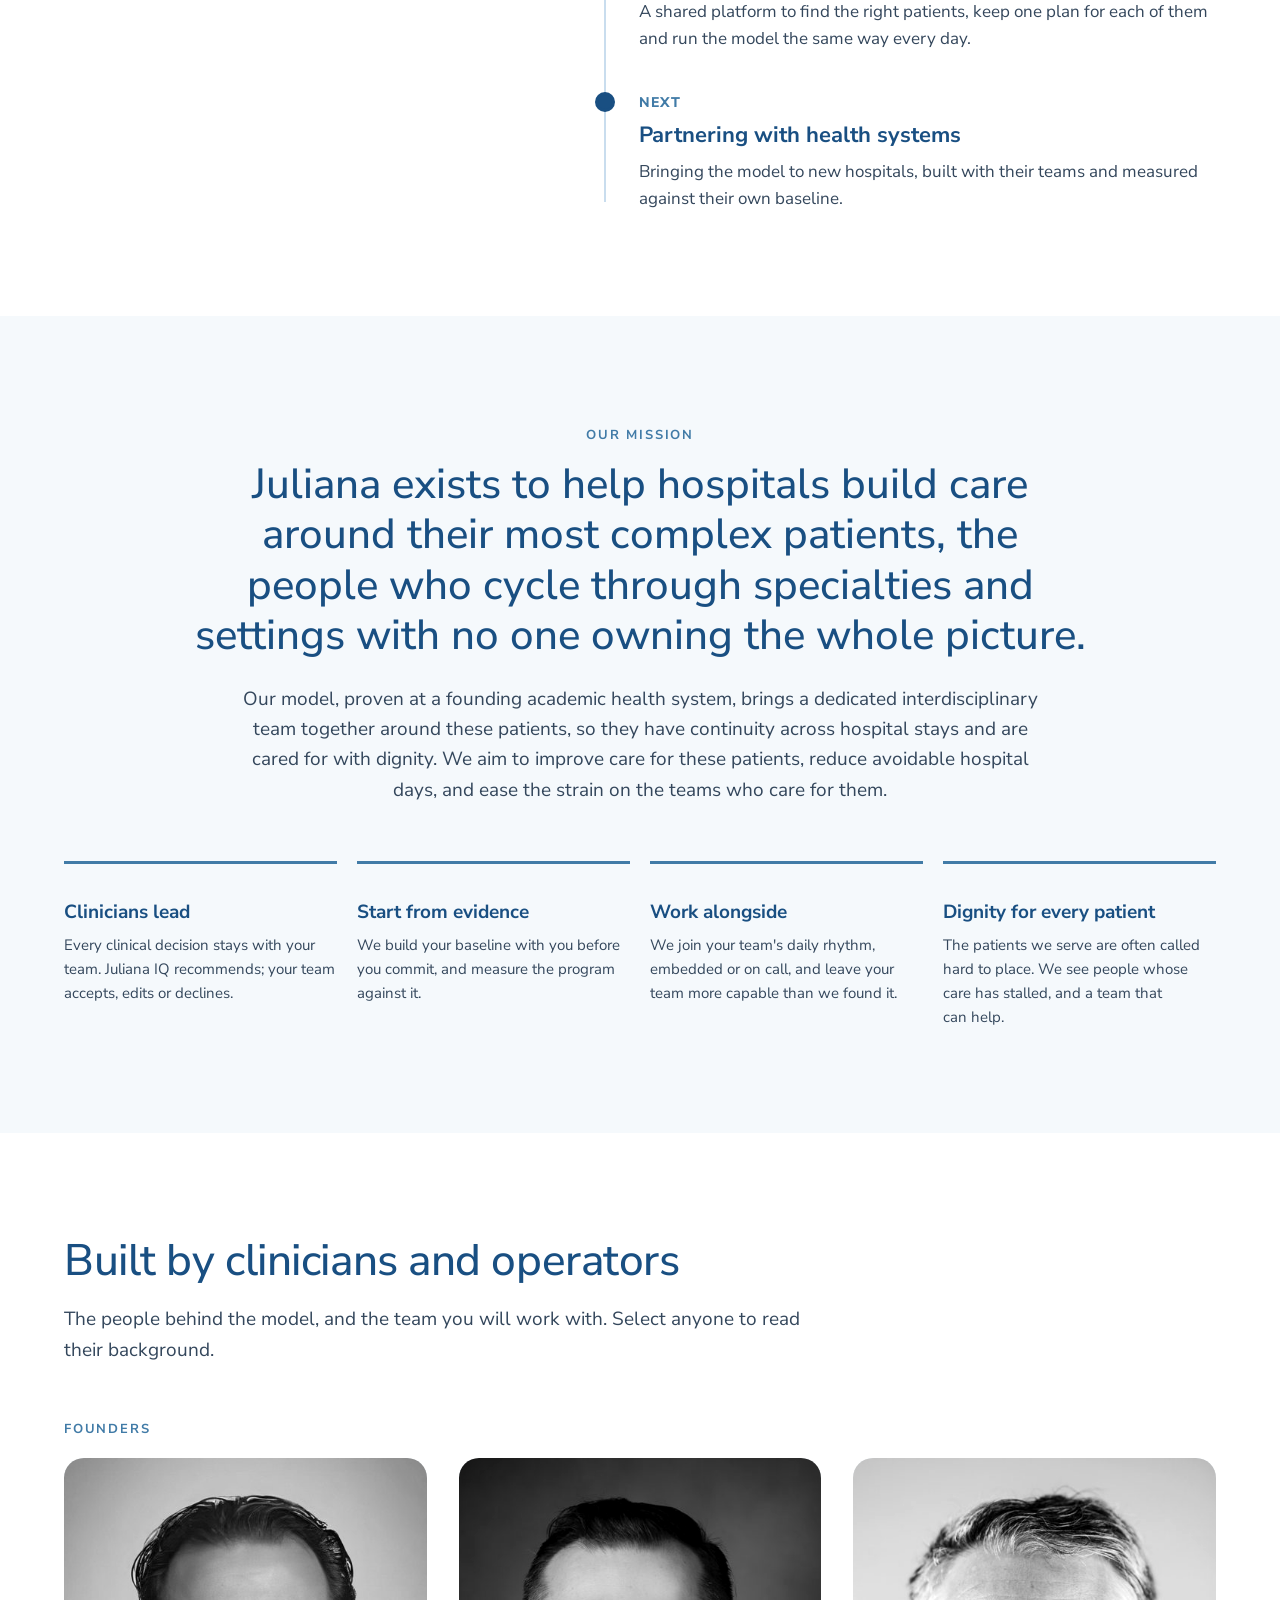
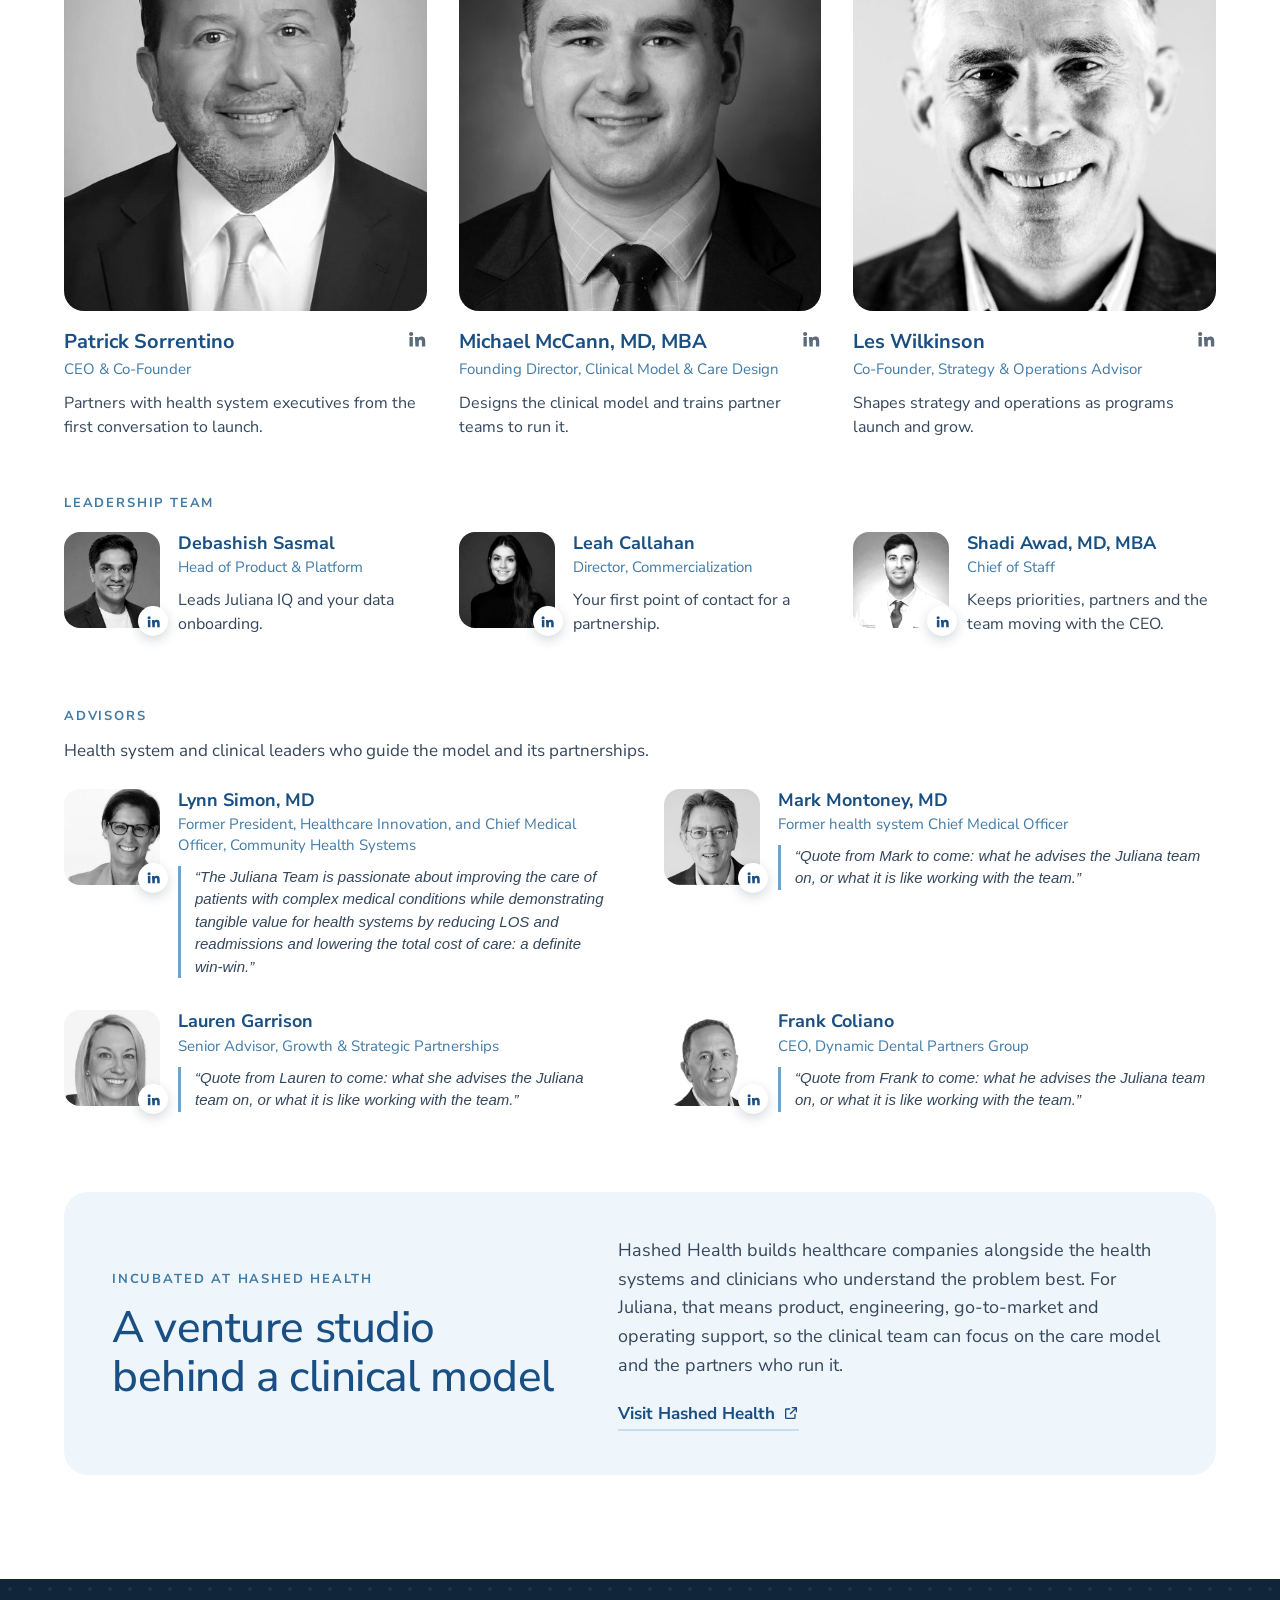
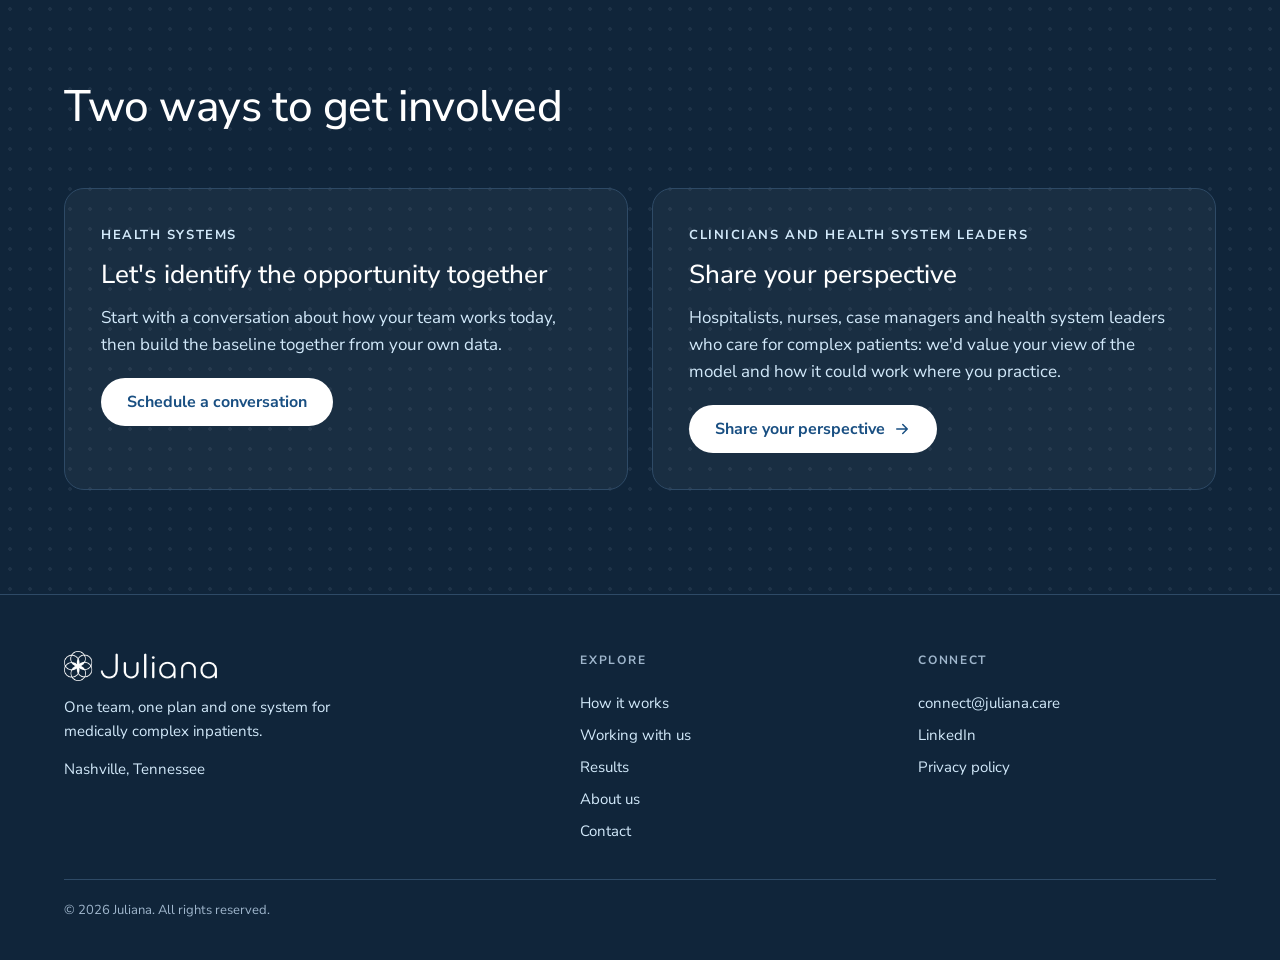
==== commit 4330559d: "Quotes from Michael McCann and Lynn Simon; clearer hero line - Home: Michael's quote in the team sec" ====
--- a/about.html
+++ b/about.html
@@ -17,7 +17,7 @@
 <link rel="preconnect" href="https://fonts.googleapis.com">
 <link rel="preconnect" href="https://fonts.gstatic.com" crossorigin>
 <link rel="stylesheet" href="https://fonts.googleapis.com/css2?family=Nunito+Sans:wght@400;500;700;800&display=swap">
-<link rel="stylesheet" href="css/styles.css?v=20261117h">
+<link rel="stylesheet" href="css/styles.css?v=20261118a">
 <script>document.documentElement.classList.add('js');</script>
 </head>
 <body>
@@ -218,7 +218,7 @@
         <a class="li-badge" href="https://www.linkedin.com/in/lynn-simon-ba4281b/" aria-label="Lynn Simon, MD on LinkedIn" target="_blank" rel="noopener"><svg><use href="#i-linkedin"/></svg></a>
         <div>
           <div class="person-head"><div><h4><button class="name-btn" type="button" data-person="lynn-simon" aria-haspopup="dialog">Lynn Simon, MD</button></h4><p class="role">Former President, Healthcare Innovation, and Chief Medical Officer, Community Health Systems</p></div></div>
-          <p class="adv-quote"><span class="tbc">“Quote from Lynn to come: what she advises the Juliana team on, or what it is like working with the team.”</span></p>
+          <p class="adv-quote">“The Juliana Team is passionate about improving the care of patients with complex medical conditions while demonstrating tangible value for health systems by reducing LOS and readmissions and lowering the total cost of care: a definite win-win.”</p>
         </div>
       </article>
       <article class="member member--advisor reveal">
@@ -340,6 +340,6 @@
   </div>
 </footer>
 
-<script src="js/main.js?v=20261117h"></script>
+<script src="js/main.js?v=20261118a"></script>
 </body>
 </html>
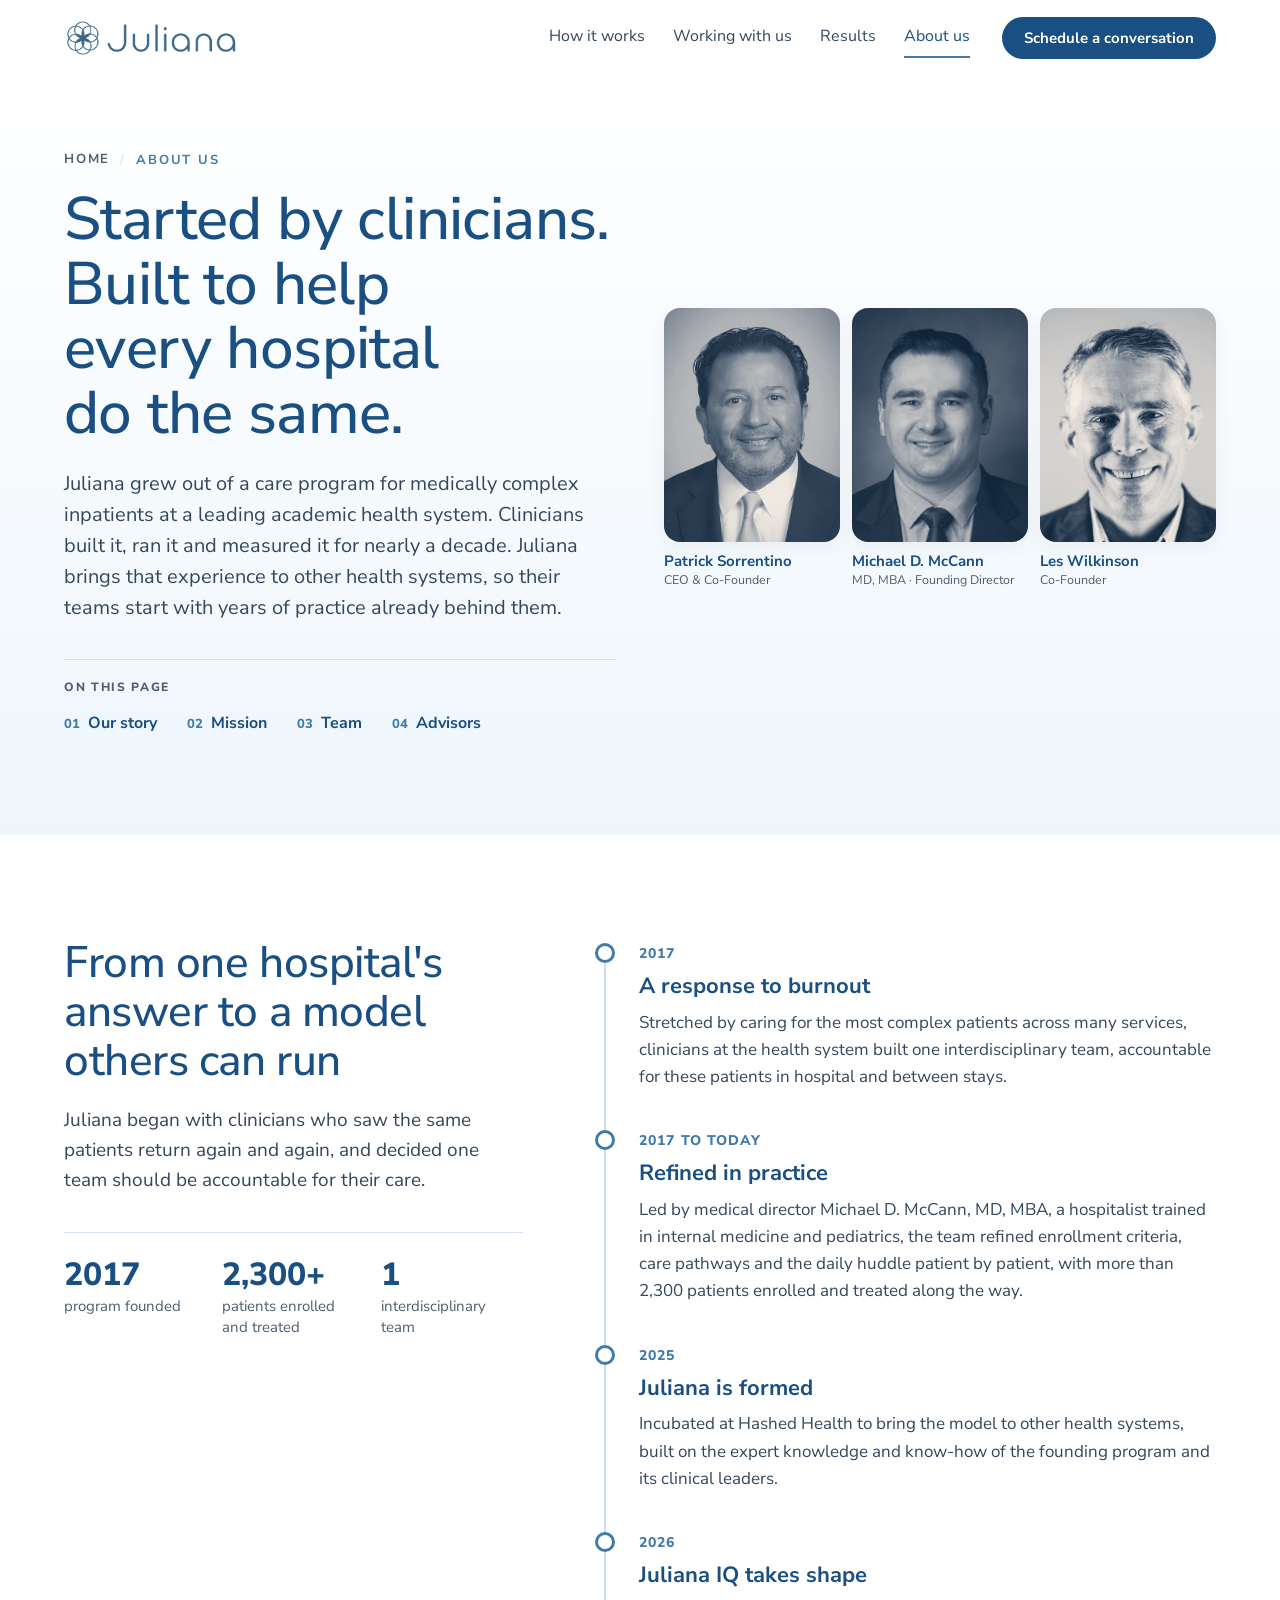
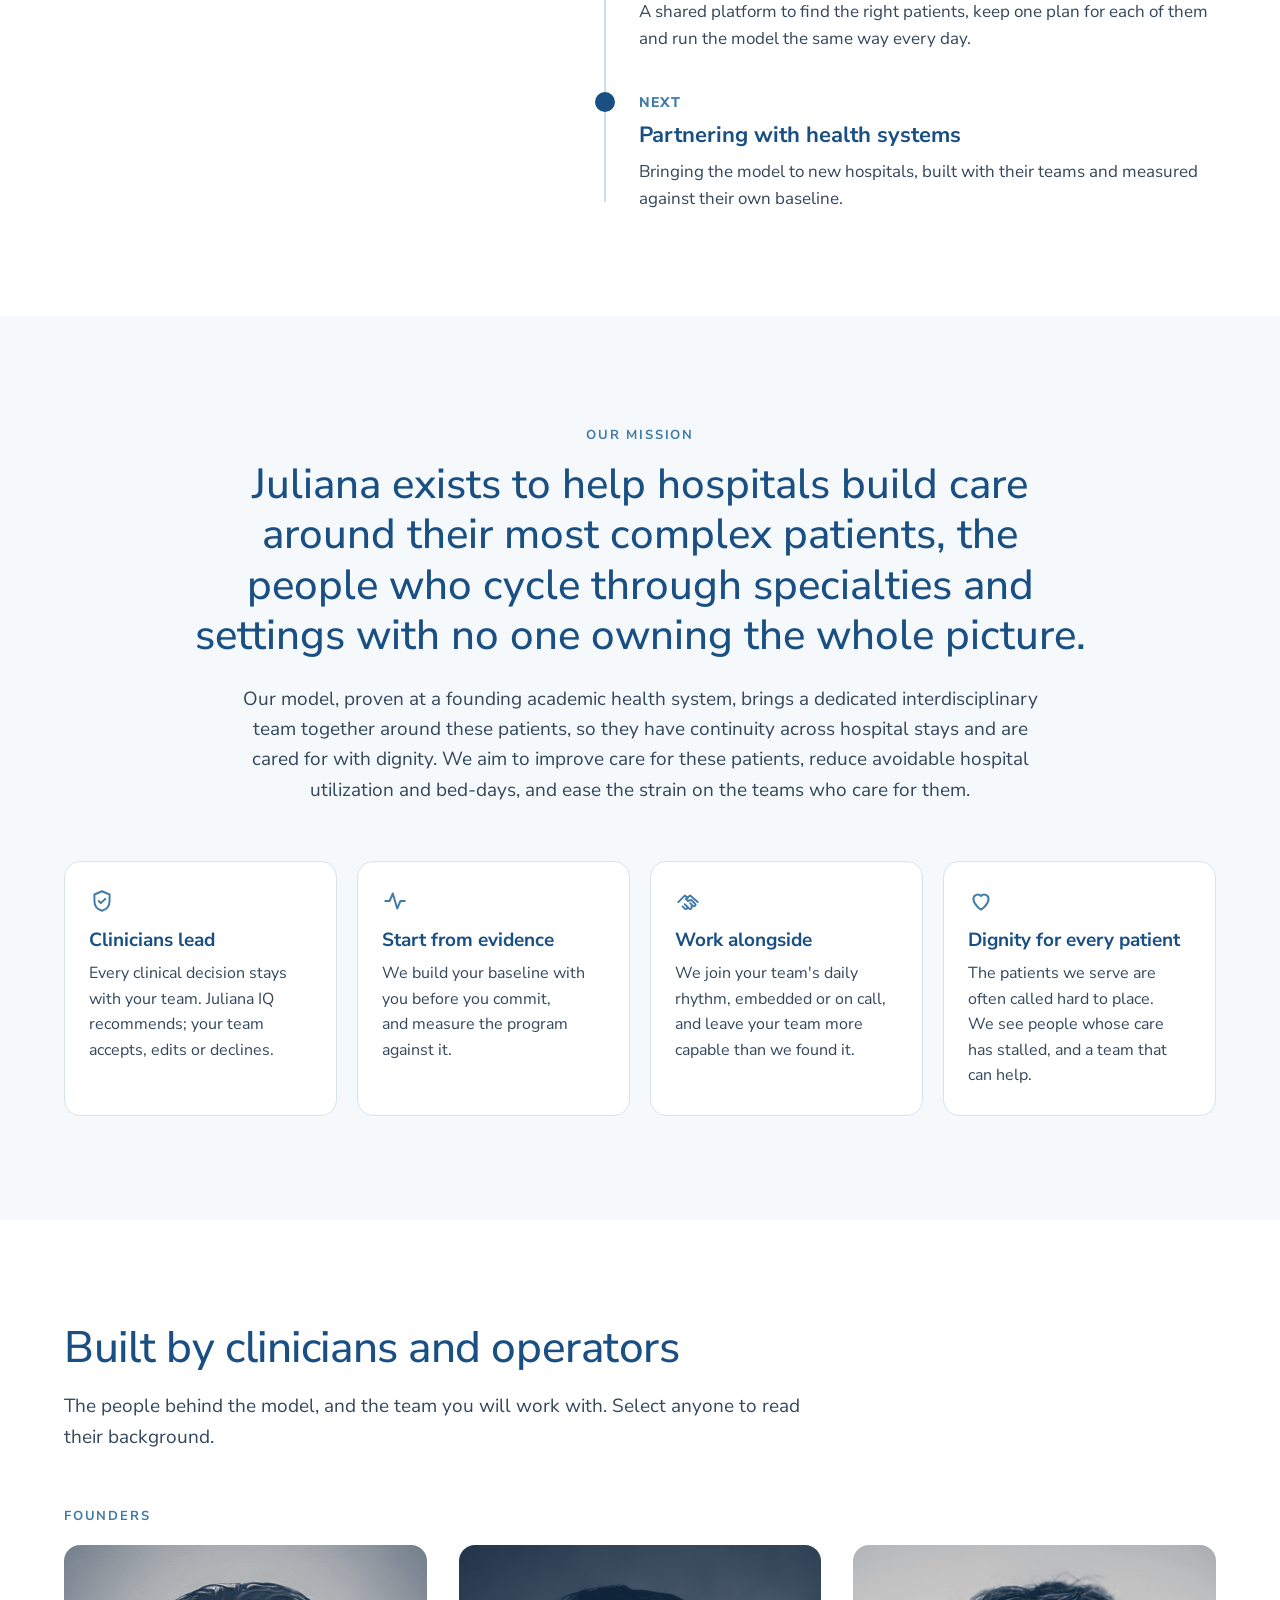
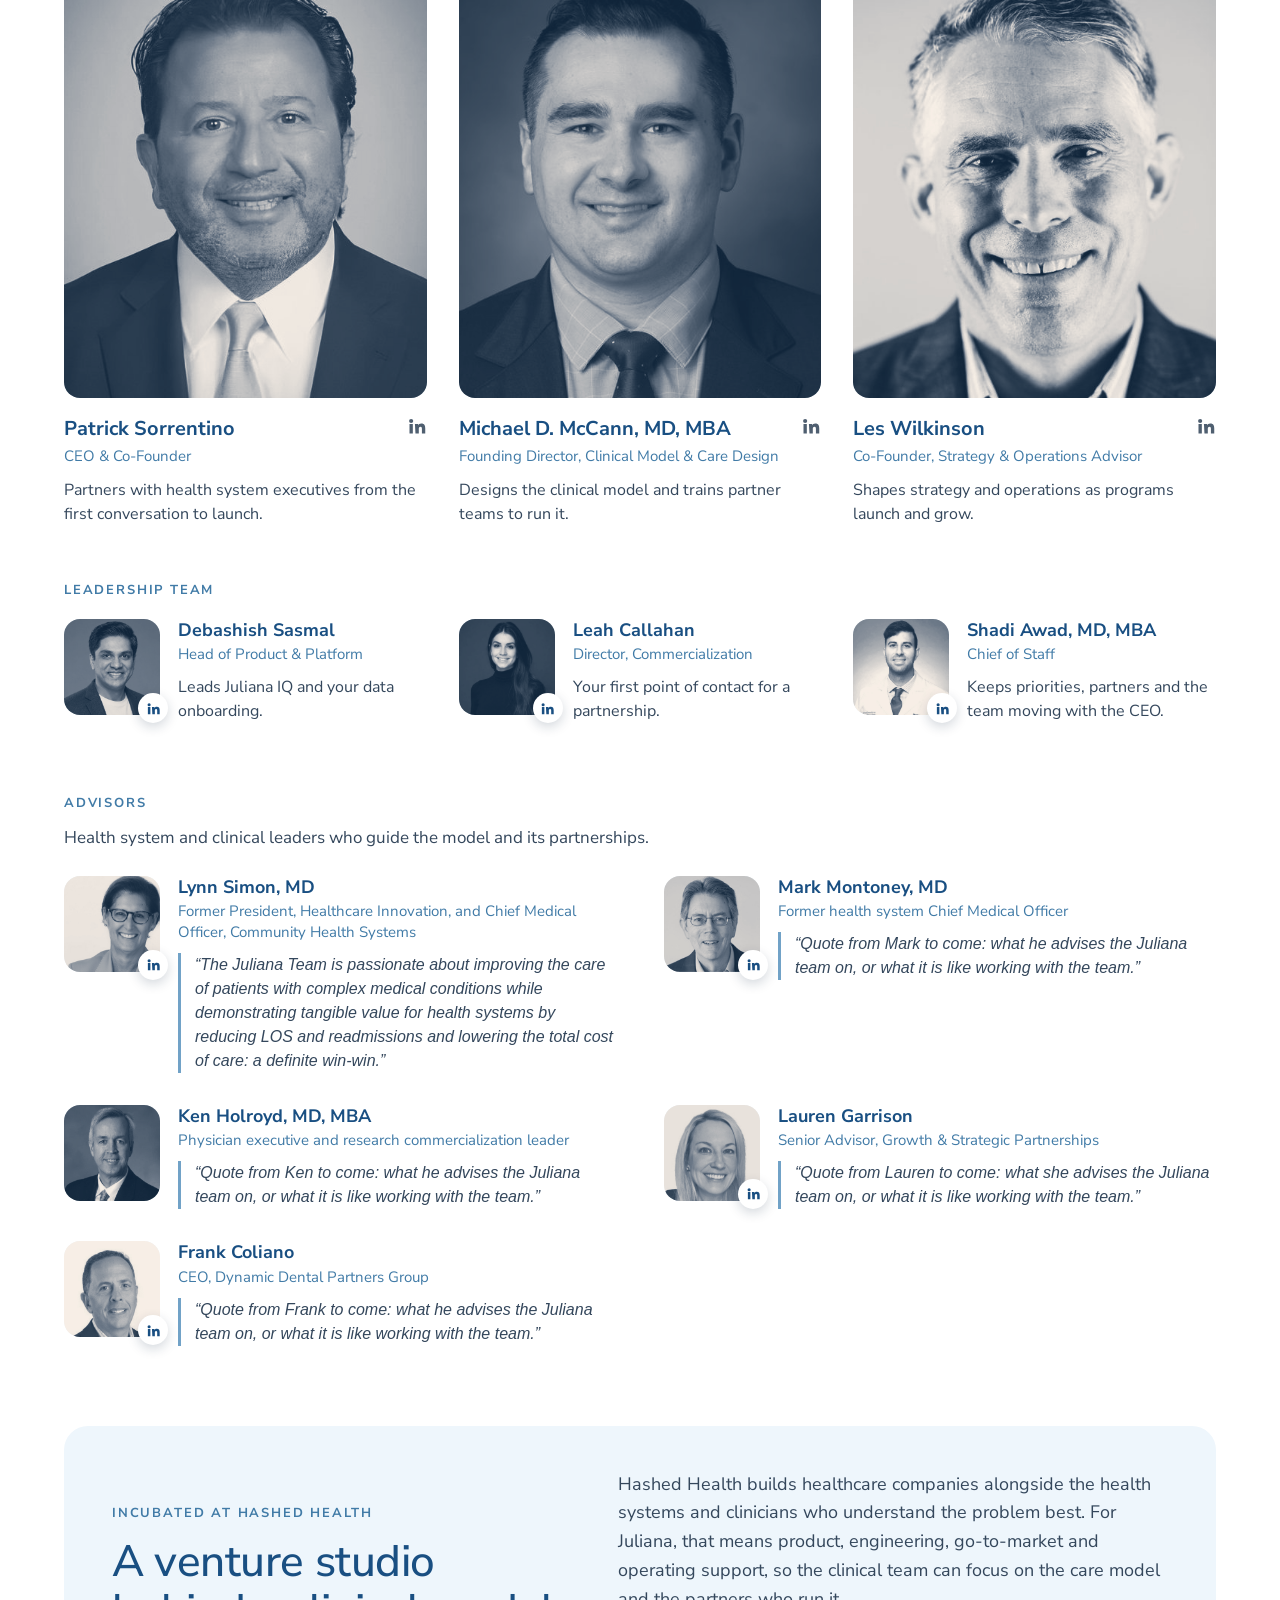
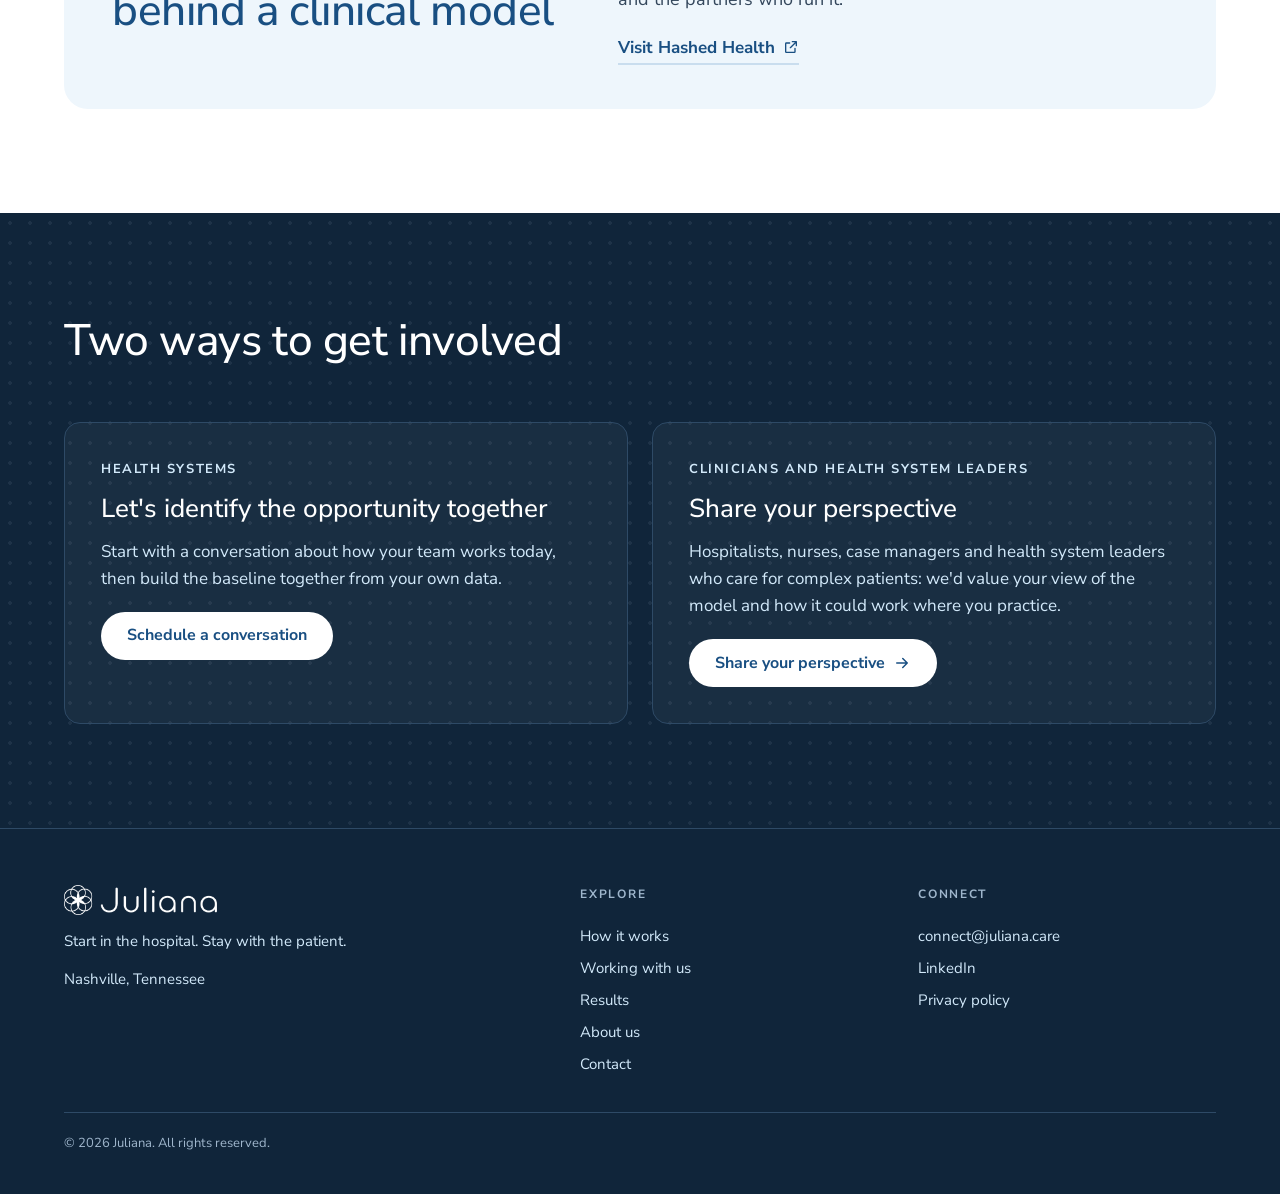
==== commit 03581618: "Brand and content release: tagline, journey, Juliana IQ engine, bios, advisors - Tagline "Start in t" ====
--- a/about.html
+++ b/about.html
@@ -17,12 +17,13 @@
 <link rel="preconnect" href="https://fonts.googleapis.com">
 <link rel="preconnect" href="https://fonts.gstatic.com" crossorigin>
 <link rel="stylesheet" href="https://fonts.googleapis.com/css2?family=Nunito+Sans:wght@400;500;700;800&display=swap">
-<link rel="stylesheet" href="css/styles.css?v=20261118a">
+<link rel="stylesheet" href="css/styles.css?v=20261118m">
 <script>document.documentElement.classList.add('js');</script>
 </head>
 <body>
 
 <svg width="0" height="0" style="position:absolute" aria-hidden="true">
+  <filter id="duo-warm" color-interpolation-filters="sRGB"><feColorMatrix type="matrix" values="0.3 0.59 0.11 0 0  0.3 0.59 0.11 0 0  0.3 0.59 0.11 0 0  0 0 0 1 0"/><feComponentTransfer><feFuncR type="table" tableValues="0.063 0.42 0.969"/><feFuncG type="table" tableValues="0.145 0.47 0.937"/><feFuncB type="table" tableValues="0.227 0.53 0.902"/></feComponentTransfer></filter>
   <filter id="duotone" color-interpolation-filters="sRGB">
     <feColorMatrix type="matrix" values="0.3 0.59 0.11 0 0  0.3 0.59 0.11 0 0  0.3 0.59 0.11 0 0  0 0 0 1 0"/>
     <feComponentTransfer>
@@ -89,7 +90,7 @@
     </div>
     <div class="founder-trio" aria-label="Juliana's founders">
       <figure><img src="assets/team/patrick.jpg" alt="Patrick Sorrentino" width="600" height="600"><figcaption>Patrick Sorrentino<span>CEO &amp; Co-Founder</span></figcaption></figure>
-      <figure><img src="assets/team/michael.jpg" alt="Michael McCann, MD, MBA" width="600" height="600"><figcaption>Michael McCann<span>MD, MBA · Founding Director</span></figcaption></figure>
+      <figure><img src="assets/team/michael.jpg" alt="Michael D. McCann, MD, MBA" width="600" height="600"><figcaption>Michael D. McCann<span>MD, MBA · Founding Director</span></figcaption></figure>
       <figure><img src="assets/team/les.jpg" alt="Les Wilkinson" width="600" height="600"><figcaption>Les Wilkinson<span>Co-Founder</span></figcaption></figure>
     </div>
   </div>
@@ -116,7 +117,7 @@
       <li class="reveal">
         <span class="when">2017 to today</span>
         <h3>Refined in practice</h3>
-        <p><span class="tbc">Led by medical director Michael McCann, MD, MBA, a hospitalist trained in internal medicine and pediatrics,</span> the team refined enrollment criteria, care pathways and the daily huddle patient by patient, with more than <span class="tbc">2,300</span> patients enrolled and treated along the way.</p>
+        <p><span class="tbc">Led by medical director Michael D. McCann, MD, MBA, a hospitalist trained in internal medicine and pediatrics,</span> the team refined enrollment criteria, care pathways and the daily huddle patient by patient, with more than <span class="tbc">2,300</span> patients enrolled and treated along the way.</p>
       </li>
       <li class="reveal">
         <span class="when tbc">2025</span>
@@ -143,7 +144,7 @@
     <div class="mission reveal">
       <span class="eyebrow">Our mission</span>
       <p class="mission-statement">Juliana exists to help hospitals build care around their most complex patients, the people who cycle through specialties and settings with no one owning the whole picture.</p>
-      <p class="mission-body">Our model, proven at a founding academic health system, brings a dedicated interdisciplinary team together around these patients, so they have continuity across hospital stays and are cared for with dignity. We aim to improve care for these patients, reduce avoidable hospital days, and ease the strain on the teams who care for them.</p>
+      <p class="mission-body">Our model, proven at a founding academic health system, brings a dedicated interdisciplinary team together around these patients, so they have continuity across hospital stays and are cared for with dignity. We aim to improve care for these patients, reduce avoidable hospital utilization and bed-days, and ease the strain on the teams who care for them.</p>
     </div>
     <div class="values">
       <div class="value reveal"><svg><use href="#i-shield"/></svg><h3>Clinicians lead</h3><p>Every clinical decision stays with your team. Juliana IQ recommends; your team accepts, edits or declines.</p></div>
@@ -170,8 +171,8 @@
         <p class="focus tbc">Partners with health system executives from the first conversation to launch.</p>
       </article>
       <article class="founder reveal">
-        <button class="portrait-btn" type="button" data-person="michael-mccann" aria-haspopup="dialog"><span class="portrait"><img src="assets/team/michael.jpg" alt="" width="600" height="600" loading="lazy"><span class="view-cue">View profile</span></span><span class="sr-only">View profile: Michael McCann, MD, MBA</span></button>
-        <div class="person-head"><div><h4><button class="name-btn" type="button" data-person="michael-mccann" aria-haspopup="dialog">Michael McCann, MD, MBA</button></h4><p class="role">Founding Director, Clinical Model &amp; Care Design</p></div><a href="https://www.linkedin.com/in/michael-d-mccann-md-mba-2a3118191/" aria-label="Michael McCann, MD, MBA on LinkedIn" target="_blank" rel="noopener"><svg><use href="#i-linkedin"/></svg></a></div>
+        <button class="portrait-btn" type="button" data-person="michael-mccann" aria-haspopup="dialog"><span class="portrait"><img src="assets/team/michael.jpg" alt="" width="600" height="600" loading="lazy"><span class="view-cue">View profile</span></span><span class="sr-only">View profile: Michael D. McCann, MD, MBA</span></button>
+        <div class="person-head"><div><h4><button class="name-btn" type="button" data-person="michael-mccann" aria-haspopup="dialog">Michael D. McCann, MD, MBA</button></h4><p class="role">Founding Director, Clinical Model &amp; Care Design</p></div><a href="https://www.linkedin.com/in/michael-d-mccann-md-mba-2a3118191/" aria-label="Michael D. McCann, MD, MBA on LinkedIn" target="_blank" rel="noopener"><svg><use href="#i-linkedin"/></svg></a></div>
         <p class="focus tbc">Designs the clinical model and trains partner teams to run it.</p>
       </article>
       <article class="founder reveal">
@@ -227,6 +228,13 @@
         <div>
           <div class="person-head"><div><h4><button class="name-btn" type="button" data-person="mark-montoney" aria-haspopup="dialog">Mark Montoney, MD</button></h4><p class="role">Former health system Chief Medical Officer</p></div></div>
           <p class="adv-quote"><span class="tbc">“Quote from Mark to come: what he advises the Juliana team on, or what it is like working with the team.”</span></p>
+        </div>
+      </article>
+<article class="member member--advisor reveal">
+        <button class="portrait-btn" type="button" data-person="ken-holroyd" aria-haspopup="dialog"><span class="portrait"><img src="assets/team/ken.jpg" alt="" width="600" height="600" loading="lazy"></span><span class="sr-only">View profile: Ken Holroyd, MD, MBA</span></button>
+        <div>
+          <div class="person-head"><div><h4><button class="name-btn" type="button" data-person="ken-holroyd" aria-haspopup="dialog">Ken Holroyd, MD, MBA</button></h4><p class="role">Physician executive and research commercialization leader</p></div></div>
+          <p class="adv-quote"><span class="tbc">“Quote from Ken to come: what he advises the Juliana team on, or what it is like working with the team.”</span></p>
         </div>
       </article>
       <article class="member member--advisor reveal">
@@ -270,7 +278,7 @@
     </div>
   </div>
 </dialog>
-<script type="application/json" id="people-data">[{"tier": "Founder", "slug": "patrick-sorrentino", "photo": "patrick.jpg", "initials": null, "name": "Patrick Sorrentino", "title": "CEO &amp; Co-Founder", "focus": "Partners with health system executives from the first conversation to launch.", "bio": "Patrick is a former health system CEO with deep experience leading hospital operations and transformation initiatives. His career spans performance improvement and care model innovation, with a focus on operating models that scale and improve both clinical and financial outcomes.", "highlights": ["Former health system CEO", "Hospital operations", "Performance improvement", "MHA"], "linkedin": "https://www.linkedin.com/in/patrick-sorrentino-mha-59409552/"}, {"tier": "Founder", "slug": "michael-mccann", "photo": "michael.jpg", "initials": null, "name": "Michael McCann, MD, MBA", "title": "Founding Director, Clinical Model &amp; Care Design", "focus": "Designs the clinical model and trains partner teams to run it.", "bio": "Michael is a physician leader with deep expertise in caring for medically complex inpatient populations. He has led the development of care models for high-utilization patients, aligning clinical excellence with operational execution.", "highlights": ["Physician leader", "Complex inpatient care", "Care model design", "MD, MBA"], "linkedin": "https://www.linkedin.com/in/michael-d-mccann-md-mba-2a3118191/"}, {"tier": "Founder", "slug": "les-wilkinson", "photo": "les.jpg", "initials": null, "name": "Les Wilkinson", "title": "Co-Founder, Strategy &amp; Operations Advisor", "focus": "Shapes strategy and operations as programs launch and grow.", "bio": "Les is Chief Operating Officer at Hashed Health, where he leads operations, finance, legal and strategic partnerships. He has helped create portfolio companies including Juliana, Bramble Health (acquired by Turquoise Health) and SubPop Health (acquired by MedeAnalytics). Before Hashed, he was a founding team member and Managing Director at Martin Ventures, a healthcare technology venture firm, and served as a director and investment lead for digital health and tech-enabled services companies. He began his career as a healthcare transactional attorney in Nashville.", "highlights": ["COO, Hashed Health", "Martin Ventures", "Healthcare attorney", "Venture builder"], "linkedin": "https://www.linkedin.com/in/leswilkinson/"}, {"tier": "Leadership team", "slug": "debashish-sasmal", "photo": "deb.jpg", "initials": null, "name": "Debashish Sasmal", "title": "Head of Product &amp; Platform", "focus": "Leads Juliana IQ and your data onboarding.", "bio": "Debashish brings more than 15 years of experience in product leadership, venture incubation, commercialization and enterprise technology. He spent over six years at UPMC Enterprises leading product and venture initiatives in virtual care, cognitive health and chronic pain, and has served as a board observer for venture-backed companies. He is Vice President of Product Management at Hashed Health.", "highlights": ["VP Product, Hashed Health", "UPMC Enterprises", "MS Product Management, Carnegie Mellon", "B.Tech, Computer Science"], "linkedin": "https://www.linkedin.com/in/dsasmal/"}, {"tier": "Leadership team", "slug": "leah-callahan", "photo": "leah.jpg", "initials": null, "name": "Leah Callahan", "title": "Director, Commercialization", "focus": "Your first point of contact for a partnership.", "bio": "Leah leads go-to-market and commercialization at Hashed Health, building the commercial foundation for its ventures from launch through scale. She works with C-suite executives at health systems, payers and healthcare services organizations. She previously evaluated hundreds of early-stage healthcare companies each year, and has long worked where founders, operators and investors meet.", "highlights": ["Commercialization, Hashed Health", "Health system and payer partnerships", "Early-stage healthcare investing"], "linkedin": "https://www.linkedin.com/in/leahjcallahan/"}, {"tier": "Leadership team", "slug": "shadi-awad", "photo": "shadi.jpg", "initials": null, "name": "Shadi Awad, MD, MBA", "title": "Chief of Staff", "focus": "Keeps priorities, partners and the team moving with the CEO.", "bio": "Shadi is a physician and Venture Architect at Hashed Health, helping ventures move from early concept to investable business, from research and financial models to fundraising strategy and investor communications. He trained as a general surgeon at UT Southwestern and has worked in healthcare consulting and with health systems on enterprise software. He holds an MD and an MBA from the UAB Heersink School of Medicine, and studied economics at Washington University in St. Louis.", "highlights": ["MD, MBA, UAB", "Surgical training, UT Southwestern", "Venture Architect, Hashed Health"], "linkedin": "https://www.linkedin.com/in/shadi-awad-md-mba-584ab9301/"}, {"tier": "Advisor", "slug": "lynn-simon", "photo": "lynn.jpg", "initials": null, "name": "Lynn Simon, MD", "title": "Advisor", "focus": "Former President, Healthcare Innovation, and Chief Medical Officer, Community Health Systems", "bio": "Lynn joined Community Health Systems in 2010 and served as President, Healthcare Innovation, and Chief Medical Officer before retiring from the role at the end of 2024 and continuing with the company as a consultant. Earlier, she was Senior Vice President and Chief Medical Officer of Jewish Hospital &amp; St. Mary's in Louisville, Kentucky.", "highlights": ["Former CMO, Community Health Systems", "Healthcare innovation", "Physician executive"], "linkedin": "https://www.linkedin.com/in/lynn-simon-ba4281b/", "bring": "<span class=\"tbc ph\">[One line, approved by Lynn, on what she advises Juliana on]</span>"}, {"tier": "Advisor", "slug": "mark-montoney", "photo": "mark.jpg", "initials": null, "name": "Mark Montoney, MD", "title": "Advisor", "focus": "Former health system Chief Medical Officer", "bio": "Mark is a physician executive with national leadership experience in care delivery innovation. A former health system Chief Medical Officer, he has an extensive background in complex care transformation and focuses on integrating clinical strategy with operational performance.", "highlights": ["Former health system CMO", "Care delivery innovation", "MD, MBA"], "linkedin": "https://www.linkedin.com/in/mark-montoney-md-mba-94a85014/", "bring": "<span class=\"tbc ph\">[One line, approved by Mark, on what he advises Juliana on]</span>"}, {"tier": "Advisor", "slug": "lauren-garrison", "photo": "lauren.jpg", "initials": null, "name": "Lauren Garrison", "title": "Senior Advisor, Growth &amp; Strategic Partnerships", "focus": "<span class=\"tbc ph\">[One line, approved by Lauren, on what she advises Juliana on]</span>", "bio": "<span class=\"tbc ph\">[Bio to come: Lauren’s background and experience in healthcare growth and strategic partnerships, approved by Lauren]</span>", "highlights": ["Growth and strategic partnerships"], "linkedin": "https://www.linkedin.com/in/lauren-garrison-41349b3/", "bring": "<span class=\"tbc ph\">[One line, approved by Lauren, on what she advises Juliana on]</span>"}, {"tier": "Advisor", "slug": "frank-coliano", "photo": "frank.jpg", "initials": null, "name": "Frank Coliano", "title": "Advisor", "focus": "CEO, Dynamic Dental Partners Group", "bio": "Frank is CEO of Dynamic Dental Partners Group and previously served as a Senior Advisor to Hashed Health.", "highlights": ["CEO, Dynamic Dental Partners Group"], "linkedin": "https://www.linkedin.com/in/frank-c-77992539/", "bring": "<span class=\"tbc ph\">[One line, approved by Frank, on what he advises Juliana on]</span>"}]</script>
+<script type="application/json" id="people-data">[{"tier": "Founder", "slug": "patrick-sorrentino", "photo": "patrick.jpg", "initials": null, "name": "Patrick Sorrentino", "title": "CEO &amp; Co-Founder", "focus": "Partners with health system executives from the first conversation to launch.", "bio": "Patrick has spent his career inside and alongside academic medical centers, regional health systems and physician enterprises, working on complex operational, financial and strategic challenges. A former health system CEO, he focuses on practical operating models that produce measurable clinical and economic results: complex inpatient care model design, length of stay and discharge improvement, capacity and margin recovery, interdisciplinary operating model transformation, physician and specialist alignment, and value-based care for high-utilization populations. At Juliana, he partners with health system leaders to help their existing teams organize around their most complex patients and reach measurable results faster than building the model alone.", "highlights": ["Former health system CEO", "Complex inpatient care models", "Length of stay and throughput", "Capacity and margin recovery", "Value-based care", "MHA"], "linkedin": "https://www.linkedin.com/in/patrick-sorrentino-mha-59409552/"}, {"tier": "Founder", "slug": "michael-mccann", "photo": "michael.jpg", "initials": null, "name": "Michael D. McCann, MD, MBA", "title": "Founding Director, Clinical Model &amp; Care Design", "focus": "Designs the clinical model and trains partner teams to run it.", "bio": "Michael is a hospitalist trained in combined internal medicine and pediatrics, and an Assistant Professor of Clinical Medicine in hospital medicine at a leading academic health system. He is medical director of the founding program and its inpatient unit: one consistent interprofessional team for patients with complex medical and social needs, built on trusting relationships, self-efficacy and attention to health-related social needs. He also directs a discharge care center and post-discharge clinic, and teaches systems engagement to medical students. He earned his MD at Penn State College of Medicine, completed residency at Penn State Health Milton S. Hershey Medical Center, and holds an MBA. A Senior Fellow in Hospital Medicine, he was named his health system’s 2026 Innovator of the Year for founding Juliana.", "highlights": ["Medical director, founding program", "Internal medicine and pediatrics", "2026 Innovator of the Year", "Senior Fellow in Hospital Medicine", "FACP, FAAP", "MD, MBA"], "linkedin": "https://www.linkedin.com/in/michael-d-mccann-md-mba-2a3118191/"}, {"tier": "Founder", "slug": "les-wilkinson", "photo": "les.jpg", "initials": null, "name": "Les Wilkinson", "title": "Co-Founder, Strategy &amp; Operations Advisor", "focus": "Shapes strategy and operations as programs launch and grow.", "bio": "Les is Chief Operating Officer at Hashed Health, where he leads operations, finance, legal and strategic partnerships. He has helped create portfolio companies including Juliana, Bramble Health (acquired by Turquoise Health) and SubPop Health (acquired by MedeAnalytics). Before Hashed, he was a founding team member and Managing Director at Martin Ventures, a healthcare technology venture firm, and served as a director and investment lead for digital health and tech-enabled services companies. He began his career as a healthcare transactional attorney in Nashville.", "highlights": ["COO, Hashed Health", "Martin Ventures", "Healthcare attorney", "Venture builder"], "linkedin": "https://www.linkedin.com/in/leswilkinson/"}, {"tier": "Leadership team", "slug": "debashish-sasmal", "photo": "deb.jpg", "initials": null, "name": "Debashish Sasmal", "title": "Head of Product &amp; Platform", "focus": "Leads Juliana IQ and your data onboarding.", "bio": "Debashish brings more than 15 years of experience in product leadership, venture incubation, commercialization and enterprise technology. He spent over six years at UPMC Enterprises leading product and venture initiatives in virtual care, cognitive health and chronic pain, and has served as a board observer for venture-backed companies. He is Vice President of Product Management at Hashed Health.", "highlights": ["VP Product, Hashed Health", "UPMC Enterprises", "MS Product Management, Carnegie Mellon", "B.Tech, Computer Science"], "linkedin": "https://www.linkedin.com/in/dsasmal/"}, {"tier": "Leadership team", "slug": "leah-callahan", "photo": "leah.jpg", "initials": null, "name": "Leah Callahan", "title": "Director, Commercialization", "focus": "Your first point of contact for a partnership.", "bio": "Leah leads go-to-market and commercialization at Hashed Health, building the commercial foundation for its ventures from launch through scale. She works with C-suite executives at health systems, payers and healthcare services organizations. She previously evaluated hundreds of early-stage healthcare companies each year, and has long worked where founders, operators and investors meet.", "highlights": ["Commercialization, Hashed Health", "Health system and payer partnerships", "Early-stage healthcare investing"], "linkedin": "https://www.linkedin.com/in/leahjcallahan/"}, {"tier": "Leadership team", "slug": "shadi-awad", "photo": "shadi.jpg", "initials": null, "name": "Shadi Awad, MD, MBA", "title": "Chief of Staff", "focus": "Keeps priorities, partners and the team moving with the CEO.", "bio": "Shadi is a physician and Venture Architect at Hashed Health, helping ventures move from early concept to investable business, from research and financial models to fundraising strategy and investor communications. He trained as a general surgeon at UT Southwestern and has worked in healthcare consulting and with health systems on enterprise software. He holds an MD and an MBA from the UAB Heersink School of Medicine, and studied economics at Washington University in St. Louis.", "highlights": ["MD, MBA, UAB", "Surgical training, UT Southwestern", "Venture Architect, Hashed Health"], "linkedin": "https://www.linkedin.com/in/shadi-awad-md-mba-584ab9301/"}, {"tier": "Advisor", "slug": "lynn-simon", "photo": "lynn.jpg", "initials": null, "name": "Lynn Simon, MD", "title": "Advisor", "focus": "Former President, Healthcare Innovation, and Chief Medical Officer, Community Health Systems", "bio": "Lynn joined Community Health Systems in 2010 and served as President, Healthcare Innovation, and Chief Medical Officer before retiring from the role at the end of 2024 and continuing with the company as a consultant. Earlier, she was Senior Vice President and Chief Medical Officer of Jewish Hospital &amp; St. Mary's in Louisville, Kentucky.", "highlights": ["Former CMO, Community Health Systems", "Healthcare innovation", "Physician executive"], "linkedin": "https://www.linkedin.com/in/lynn-simon-ba4281b/", "bring": "<span class=\"tbc ph\">[One line, approved by Lynn, on what she advises Juliana on]</span>"}, {"tier": "Advisor", "slug": "mark-montoney", "photo": "mark.jpg", "initials": null, "name": "Mark Montoney, MD", "title": "Advisor", "focus": "Former health system Chief Medical Officer", "bio": "Mark is a physician executive with national leadership experience in care delivery innovation. A former health system Chief Medical Officer, he has an extensive background in complex care transformation and focuses on integrating clinical strategy with operational performance.", "highlights": ["Former health system CMO", "Care delivery innovation", "MD, MBA"], "linkedin": "https://www.linkedin.com/in/mark-montoney-md-mba-94a85014/", "bring": "<span class=\"tbc ph\">[One line, approved by Mark, on what he advises Juliana on]</span>"}, {"tier": "Advisor", "slug": "ken-holroyd", "photo": "ken.jpg", "initials": null, "name": "Ken Holroyd, MD, MBA", "title": "Advisor", "focus": "Physician executive and research commercialization leader", "bio": "Ken is a physician executive and research commercialization leader whose career spans academic medicine, technology commercialization and industry. He spent seven years in the biopharmaceutical industry, including as Executive Vice President and Chief Operating Officer of Genaera Corporation, and was a faculty member at the University of Pennsylvania and Johns Hopkins University. He trained in internal medicine and anesthesiology at Johns Hopkins and in pulmonary medicine at the National Institutes of Health, has served on the boards of several health technology companies, and is a past co-chair of the Public-Private Partnership Committee of the NIH Clinical and Translational Science Award program.", "highlights": ["Research commercialization", "Former biopharma COO", "Health technology boards", "MD, Johns Hopkins", "MBA"], "linkedin": null}, {"tier": "Advisor", "slug": "lauren-garrison", "photo": "lauren.jpg", "initials": null, "name": "Lauren Garrison", "title": "Senior Advisor, Growth &amp; Strategic Partnerships", "focus": "<span class=\"tbc ph\">[One line, approved by Lauren, on what she advises Juliana on]</span>", "bio": "<span class=\"tbc ph\">[Bio to come: Lauren’s background and experience in healthcare growth and strategic partnerships, approved by Lauren]</span>", "highlights": ["Growth and strategic partnerships"], "linkedin": "https://www.linkedin.com/in/lauren-garrison-41349b3/", "bring": "<span class=\"tbc ph\">[One line, approved by Lauren, on what she advises Juliana on]</span>"}, {"tier": "Advisor", "slug": "frank-coliano", "photo": "frank.jpg", "initials": null, "name": "Frank Coliano", "title": "Advisor", "focus": "CEO, Dynamic Dental Partners Group", "bio": "Frank is CEO of Dynamic Dental Partners Group and previously served as a Senior Advisor to Hashed Health.", "highlights": ["CEO, Dynamic Dental Partners Group"], "linkedin": "https://www.linkedin.com/in/frank-c-77992539/", "bring": "<span class=\"tbc ph\">[One line, approved by Frank, on what he advises Juliana on]</span>"}]</script>
 
 <!-- Hashed Health -->
 <section class="section" id="hashed">
@@ -317,7 +325,7 @@
     <div class="footer-grid">
       <div class="footer-brand">
         <img src="assets/img/juliana-logo-white.png" alt="Juliana" width="153" height="30" loading="lazy">
-        <p>One team, one plan and one system for medically complex inpatients.</p>
+        <p class="footer-tagline">Start in the hospital. Stay with the patient.</p>
         <p class="tbc">Nashville, Tennessee</p>
       </div>
       <nav aria-label="Explore">
@@ -340,6 +348,6 @@
   </div>
 </footer>
 
-<script src="js/main.js?v=20261118a"></script>
+<script src="js/main.js?v=20261118m"></script>
 </body>
 </html>
--- a/css/styles.css
+++ b/css/styles.css
@@ -1225,3 +1225,193 @@
 @media (max-width: 560px) { .founders, .members--advisors { grid-template-columns: 1fr; } .founder .person-head h4 { white-space: normal; } }
 /* Advisor quotes: visible placeholders until each advisor sends their words */
 .adv-quote { margin-top: 10px; padding-left: 14px; border-left: 3px solid var(--sky); font-size: 15px; line-height: 1.5; font-style: italic; color: var(--text); }
+
+/* ===== Polish pass: readable supporting text, two corner radii, two shadows, one icon style ===== */
+
+/* Supporting text at 16px minimum, with a slightly darker grey for contrast */
+:root { --muted: #4F5F70; --radius: 16px; --r-panel: 24px; }
+.pillar li, .partner .best-for, .module p, .trust div, .fit p, .value p, .stage li,
+.commit p, .criteria span:not(.k), .duo-tile .duo-best, .adv-quote, .includes li,
+.fit-card li, .person p, .story .from, .story .to { font-size: 16px; }
+.story-stats span, .proof-grid span, .sl-note, .founder .role, .member .role { font-size: 15px; }
+
+/* Two radii: 16px for cards and photos in cards, 24px for feature panels */
+.partner, .outcome, .fit-card, .compare, .includes, .mock, .shift, .join-card, .callout,
+.privacy-note, .commit-card, .person img, .founder-trio img, .founder .portrait,
+.founder .portrait-btn, .iq-glimpse img, .iq-shot img, .module .badge { border-radius: var(--radius); }
+.panel-card, .story-visual > img, .model-compare, .model-photo img, .wwu-visual > img,
+.hero-facts, .form, .studio, .story-shift, .hero-media img, .split-media img { border-radius: var(--r-panel); }
+.duo-tile { border-radius: var(--radius) var(--radius) 6px 6px; }
+.duo-base { border-radius: 6px 6px var(--radius) var(--radius); }
+
+/* Two shadows */
+.story-band .story-shift, .story-visual .story-shift { box-shadow: var(--shadow); }
+.mc-row--patient .mc-cells { box-shadow: var(--shadow-sm); }
+
+/* One icon style: outline icons in brand blue, no filled tiles */
+.module .badge { background: var(--soft); color: var(--navy); border: 1px solid var(--ring); }
+
+/* How it works hero: a photo of the team around the patient */
+.how-photo { margin: 0; align-self: center; }
+.how-photo img { width: 100%; aspect-ratio: 4 / 3; object-fit: cover; border-radius: var(--r-panel); box-shadow: var(--shadow); display: block; }
+.pillar { border-top: 0; padding: 26px 26px 24px; border-radius: var(--radius); background: var(--white); border: 1px solid var(--border); }
+.pillar h3 { margin-top: 0; }
+.model-compare { margin-top: 8px; }
+
+/* Results: measurement principles in one panel */
+.principles { display: grid; grid-template-columns: 1fr 1fr; gap: 0; border-radius: var(--r-panel); background: var(--tint); border: 1px solid var(--border); overflow: hidden; }
+.principle { display: grid; grid-template-columns: 44px 1fr; gap: 18px; padding: 28px 32px; }
+.principle:nth-child(odd) { border-right: 1px solid var(--border); }
+.principle:nth-child(-n+2) { border-bottom: 1px solid var(--border); }
+.pr-icon { width: 44px; height: 44px; border-radius: 12px; display: grid; place-items: center; background: var(--white); border: 1px solid var(--ring); color: var(--navy); }
+.pr-icon svg { width: 22px; height: 22px; }
+.principle h3 { font-size: 19px; }
+.principle p { margin-top: 6px; font-size: 16px; }
+
+/* Results: each outcome flows into its return */
+.flow { list-style: none; margin: 0; padding: 0; border-top: 1px solid var(--border); }
+.flow-row { display: grid; grid-template-columns: 240px 48px 1fr; gap: 20px; align-items: center; padding: 22px 0; border-bottom: 1px solid var(--border); }
+.flow-from { justify-self: start; padding: 8px 16px; border-radius: 999px; background: var(--white); border: 1px solid var(--ring); font-size: 15px; font-weight: 700; color: var(--accent); }
+.flow-arrow { width: 40px; height: 40px; border-radius: 50%; display: grid; place-items: center; background: var(--navy); color: var(--white); }
+.flow-arrow svg { width: 18px; height: 18px; }
+.flow-to h3 { font-size: 21px; }
+.flow-to p { margin-top: 4px; font-size: 16px; }
+
+/* About: values as cards with icons */
+.value { padding: 26px 24px; border-top: 0; border-radius: var(--radius); background: var(--white); border: 1px solid var(--border); }
+.value svg { display: block; width: 26px; height: 26px; color: var(--accent); }
+.value h3 { margin-top: 14px; }
+
+@media (max-width: 900px) {
+  .principles { grid-template-columns: 1fr; }
+  .principle:nth-child(odd) { border-right: 0; }
+  .principle:not(:last-child) { border-bottom: 1px solid var(--border); }
+  .flow-row { grid-template-columns: 1fr; gap: 10px; }
+  .flow-arrow { display: none; }
+  .how-photo { order: -1; }
+}
+
+/* How it works: pillar cards share rows, so headings, descriptions and lists line up */
+.pillars { grid-template-rows: auto auto 1fr; row-gap: 0; }
+.pillar { display: grid; grid-row: span 3; grid-template-rows: subgrid; row-gap: 0; }
+.pillar ul { align-self: start; }
+@media (max-width: 900px) { .pillars { grid-template-rows: none; row-gap: 20px; } .pillar { grid-row: auto; grid-template-rows: none; } }
+/* How it works: commitments share rows (number, heading, description), so descriptions start level */
+.commits { grid-template-rows: auto auto 1fr; row-gap: 0; }
+.commit { display: grid; grid-row: span 3; grid-template-rows: subgrid; row-gap: 0; align-content: start; }
+.commit h3 { align-self: start; }
+.commit p { align-self: start; }
+@media (max-width: 1080px) { .commits { row-gap: 36px; } }
+@media (max-width: 560px) { .commits { grid-template-rows: none; } .commit { grid-row: auto; grid-template-rows: none; } }
+/* Who it serves: each number centred on its criterion */
+.criteria li { align-items: center; }
+.criteria .k { line-height: 1; }
+
+/* How it works: the five commitments as a navy panel, one row per commitment */
+.commit-panel { margin-top: 72px; padding: 48px 52px 36px; border-radius: var(--r-panel); background: var(--navy); color: var(--on-dark);
+  background-image: radial-gradient(rgba(210, 233, 250, 0.07) 1.6px, transparent 1.8px); background-size: 20px 20px; }
+.cp-head { max-width: 820px; }
+.cp-head h3 { font-size: 15px; font-weight: 800; letter-spacing: 0.14em; text-transform: uppercase; color: var(--sky); }
+.cp-head p { margin-top: 12px; font-size: clamp(22px, 2.2vw, 28px); line-height: 1.35; font-weight: 500; color: var(--white); text-wrap: balance; }
+.cr-list { list-style: none; margin: 32px 0 0; padding: 0; border-top: 1px solid rgba(210, 233, 250, 0.22); }
+.cr-row { display: grid; grid-template-columns: 44px minmax(0, 0.9fr) minmax(0, 1.4fr); column-gap: 24px; align-items: center; padding: 20px 0; border-bottom: 1px solid rgba(210, 233, 250, 0.22); }
+.cr-row:last-child { border-bottom: 0; padding-bottom: 8px; }
+.cr-num { width: 40px; height: 40px; border-radius: 50%; display: grid; place-items: center; background: var(--white); color: var(--navy); font-size: 17px; font-weight: 800; }
+.cr-row h4 { margin: 0; font-size: 20px; line-height: 1.3; font-weight: 700; color: var(--white); }
+.cr-row p { font-size: 16px; line-height: 1.55; color: var(--on-dark); }
+@media (max-width: 900px) {
+  .commit-panel { padding: 32px 24px 24px; }
+  .cr-row { grid-template-columns: 40px minmax(0, 1fr); row-gap: 6px; align-items: start; }
+  .cr-row p { grid-column: 2; }
+  .cr-num { width: 34px; height: 34px; font-size: 15px; }
+}
+
+/* Commitments, compact: a light supporting card, two columns, one small numbered item each */
+.commit-panel { margin-top: 56px; padding: 32px 36px 28px; background: var(--tint); background-image: none; border: 1px solid var(--border); color: var(--text); }
+.cp-head { max-width: 760px; }
+.cp-head h3 { font-size: 22px; font-weight: 700; letter-spacing: 0; text-transform: none; color: var(--navy); }
+.cp-head p { margin-top: 6px; font-size: 16px; line-height: 1.55; font-weight: 400; color: var(--text); text-wrap: pretty; }
+.cr-list { margin-top: 22px; border-top: 0; display: grid; grid-template-columns: 1fr 1fr; column-gap: 40px; row-gap: 0; }
+.cr-row { grid-template-columns: 30px minmax(0, 1fr); column-gap: 14px; row-gap: 2px; align-items: start; padding: 14px 0; border-bottom: 0; border-top: 1px solid var(--border); }
+.cr-row:last-child { padding-bottom: 14px; }
+.cr-num { width: 28px; height: 28px; font-size: 14px; background: var(--white); color: var(--navy); border: 1.5px solid var(--accent); }
+.cr-row h4 { grid-column: 2; font-size: 17px; color: var(--navy); }
+.cr-row p { grid-column: 2; font-size: 15px; line-height: 1.5; color: var(--text); }
+@media (max-width: 900px) {
+  .commit-panel { padding: 24px 20px 18px; }
+  .cr-list { grid-template-columns: 1fr; }
+  .cr-row { grid-template-columns: 30px minmax(0, 1fr); }
+  .cr-num { width: 28px; height: 28px; font-size: 14px; }
+}
+.cr-row { align-content: start; }
+.cr-list { grid-template-rows: repeat(3, auto); grid-auto-flow: column; }
+@media (max-width: 900px) { .cr-list { grid-template-rows: none; grid-auto-flow: row; } }
+
+/* Juliana IQ: a sub-brand mark and the "engine" band */
+.iq-badge { display: inline-flex; align-items: center; gap: 10px; margin-bottom: 14px; font-size: 15px; font-weight: 800; letter-spacing: 0.04em; color: var(--white); }
+.iq-badge span { display: grid; place-items: center; width: 34px; height: 34px; border-radius: 10px; background: var(--white); color: var(--navy); font-size: 14px; font-weight: 800; letter-spacing: 0; }
+.iq-badge--light { color: var(--navy); }
+.iq-badge--light span { background: var(--navy); color: var(--white); }
+.iq-band-grid { display: grid; grid-template-columns: 1fr minmax(0, 520px); gap: 64px; align-items: center; }
+.iq-band h2 { color: var(--white); }
+.iq-lead { margin-top: 16px; font-size: 19px; line-height: 1.55; color: var(--on-dark); max-width: 560px; }
+.iq-built { list-style: none; margin: 22px 0 24px; padding: 0; display: flex; flex-wrap: wrap; gap: 8px; }
+.iq-built li { display: inline-flex; align-items: center; gap: 7px; padding: 7px 12px; border-radius: 999px; background: rgba(210, 233, 250, 0.1); border: 1px solid rgba(210, 233, 250, 0.22); font-size: 14px; font-weight: 700; color: var(--white); }
+.iq-built svg { width: 15px; height: 15px; color: var(--sky); }
+.iq-band .text-link { color: var(--white); }
+.iq-shot-band { margin: 0; }
+.iq-shot-band img { width: 100%; border-radius: var(--radius); box-shadow: 0 20px 50px rgba(0, 0, 0, 0.35); display: block; }
+.iq-shot-band figcaption { margin-top: 10px; font-size: 13px; color: var(--on-dark); }
+.iq-flow { list-style: none; margin: 56px 0 0; padding: 0; display: grid; grid-template-columns: repeat(3, 1fr); gap: 0; }
+.iq-flow li { position: relative; display: flex; flex-direction: column; gap: 6px; padding: 22px 28px 22px 24px; border: 1px solid rgba(210, 233, 250, 0.22); background: rgba(210, 233, 250, 0.06); }
+.iq-flow li:first-child { border-radius: var(--radius) 0 0 var(--radius); }
+.iq-flow li:last-child { border-radius: 0 var(--radius) var(--radius) 0; }
+.iq-flow li + li { border-left: 0; }
+.iq-flow li:not(:last-child)::after { content: ""; position: absolute; right: -14px; top: 50%; z-index: 1; width: 26px; height: 26px; border-radius: 50%; transform: translateY(-50%);
+  background: var(--sky) url("data:image/svg+xml,%3Csvg xmlns='http://www.w3.org/2000/svg' viewBox='0 0 24 24' fill='none' stroke='%2310253A' stroke-width='2.4' stroke-linecap='round' stroke-linejoin='round'%3E%3Cpath d='M5 12h14M13 6l6 6-6 6'/%3E%3C/svg%3E") center / 14px no-repeat; }
+.iq-flow b { font-size: 19px; color: var(--white); }
+.iq-flow span { font-size: 15px; line-height: 1.45; color: var(--on-dark); }
+.iq-loop { display: flex; align-items: center; gap: 12px; margin-top: 16px; font-size: 15px; color: var(--on-dark); }
+.iq-loop svg { width: 20px; height: 20px; color: var(--sky); flex-shrink: 0; }
+/* How it works: what is built in */
+.iq-encodes { display: flex; flex-wrap: wrap; align-items: center; gap: 10px 16px; margin: -24px 0 40px; }
+.iq-encodes-label { font-size: 13px; font-weight: 800; letter-spacing: 0.14em; text-transform: uppercase; color: var(--accent); }
+.iq-built--light { margin: 0; }
+.iq-built--light li { background: var(--white); border-color: var(--ring); color: var(--navy); }
+.iq-built--light svg { color: var(--accent); }
+@media (max-width: 900px) {
+  .iq-band-grid { grid-template-columns: 1fr; gap: 36px; }
+  .iq-flow { grid-template-columns: 1fr; }
+  .iq-flow li, .iq-flow li:first-child, .iq-flow li:last-child { border-radius: 0; border-left: 1px solid rgba(210, 233, 250, 0.22); }
+  .iq-flow li + li { border-top: 0; }
+  .iq-flow li:first-child { border-radius: var(--radius) var(--radius) 0 0; }
+  .iq-flow li:last-child { border-radius: 0 0 var(--radius) var(--radius); }
+  .iq-flow li:not(:last-child)::after { right: auto; left: 24px; top: auto; bottom: -14px; transform: rotate(90deg); }
+}
+
+/* ===== Brand: two-tone portraits (accent colour reverted 18 Nov; palette is navy and blues only) ===== */
+/* portraits: navy shadows to warm cream highlights */
+.portrait img, .founder-trio img, .founder-row img, .contact-person img { filter: url(#duo-warm); }
+
+/* ===== The journey: one patient from hospital to home and back ===== */
+.model-compare--journey .mc-row { grid-template-columns: 220px 1fr; }
+.model-compare--journey .mc-cells { grid-template-columns: repeat(5, 1fr); gap: 10px; }
+.model-compare--journey .mc-cell { padding: 14px 14px; }
+.model-compare--journey .mc-cell b { font-size: 15px; line-height: 1.3; }
+.model-compare--journey .mc-cell span { font-size: 15px; }
+.model-compare--journey .mc-row--stay .mc-cell--after, .model-compare--journey .mc-row--stay .mc-cell:nth-child(n+2):not(:last-child) { border-style: dashed; background: transparent; }
+.mc-row--patient .mc-cell--key { background: var(--white); position: relative; }
+.mc-row--patient .mc-cell--key b, .mc-row--patient .mc-cell--key span { color: var(--navy); }
+.mc-row--patient .mc-cell--key::after { content: "Where care changes course"; position: absolute; left: 0; right: 0; top: calc(100% + 18px); font-size: 12px; font-weight: 800; letter-spacing: 0.06em; text-transform: uppercase; color: var(--navy); text-align: center; }
+.model-compare--journey { padding-bottom: 46px; }
+@media (max-width: 1080px) {
+  .model-compare--journey .mc-row { grid-template-columns: 1fr; gap: 12px; }
+}
+@media (max-width: 700px) {
+  .model-compare--journey .mc-cells { grid-template-columns: 1fr 1fr; }
+  .mc-row--patient .mc-cell--key::after { position: static; display: block; margin-top: 6px; text-align: left; color: var(--navy); font-size: 11px; }
+  .model-compare--journey { padding-bottom: 24px; }
+}
+/* Profile panel: show the whole square portrait, uncropped, in the same two-tone treatment as the team cards */
+.profile-photo img { width: 100%; max-width: 300px; aspect-ratio: 1 / 1; object-fit: cover; object-position: center; border-radius: var(--radius); filter: url(#duo-warm); }
+.profile-photo img { filter: none; }  /* profile panel shows each original photo, colour or black and white as supplied */
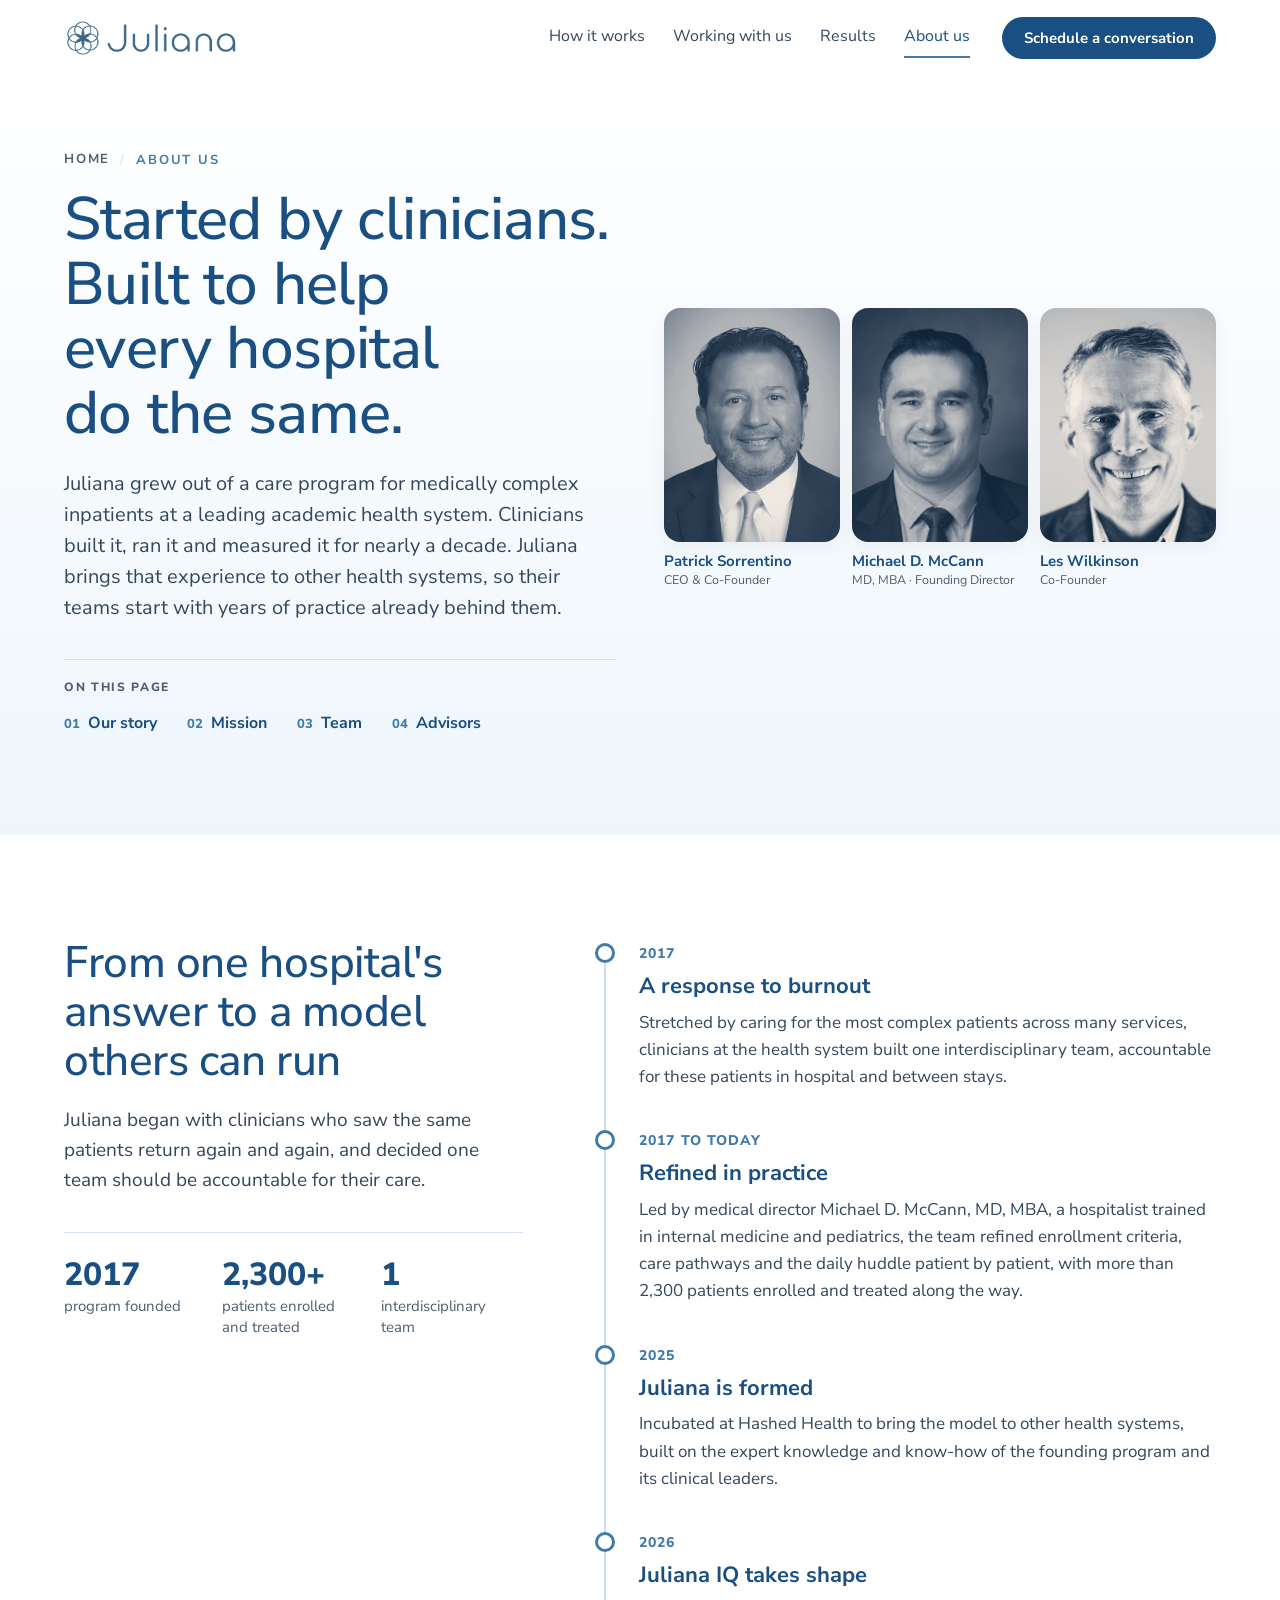
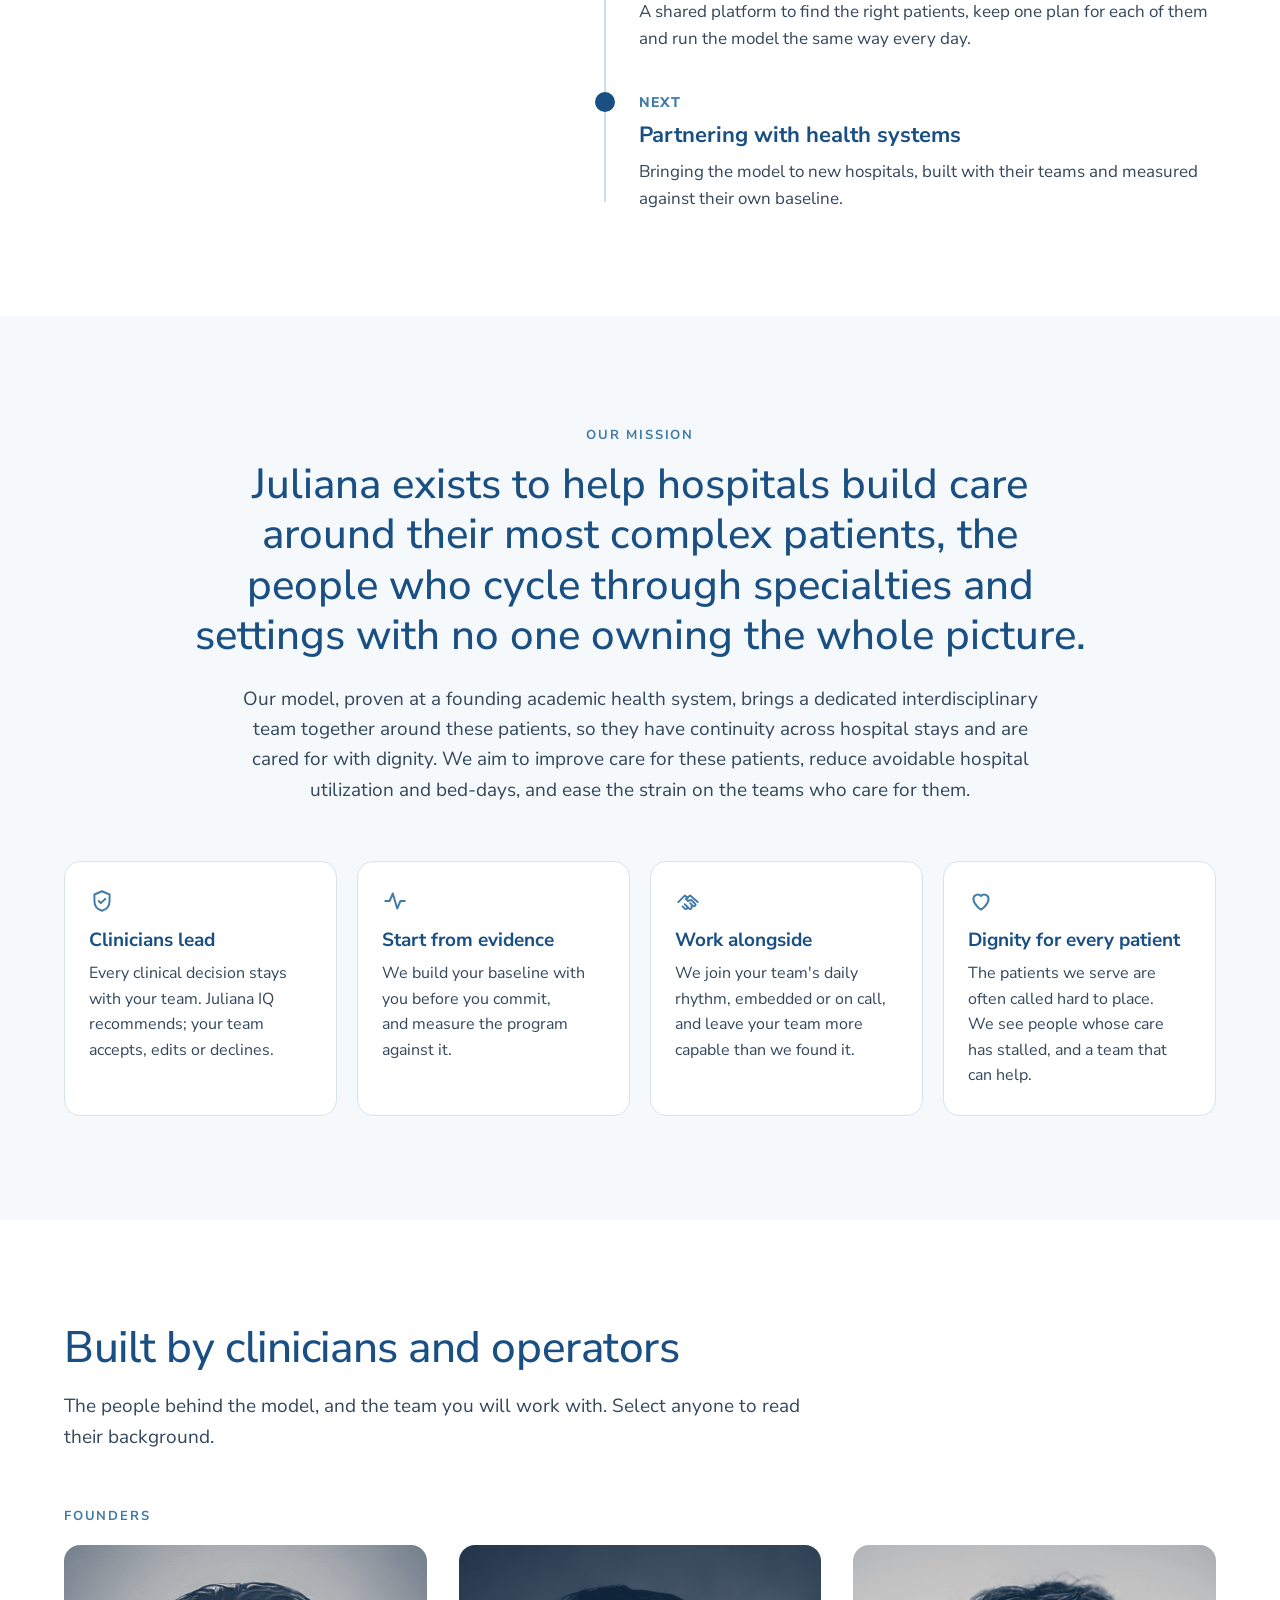
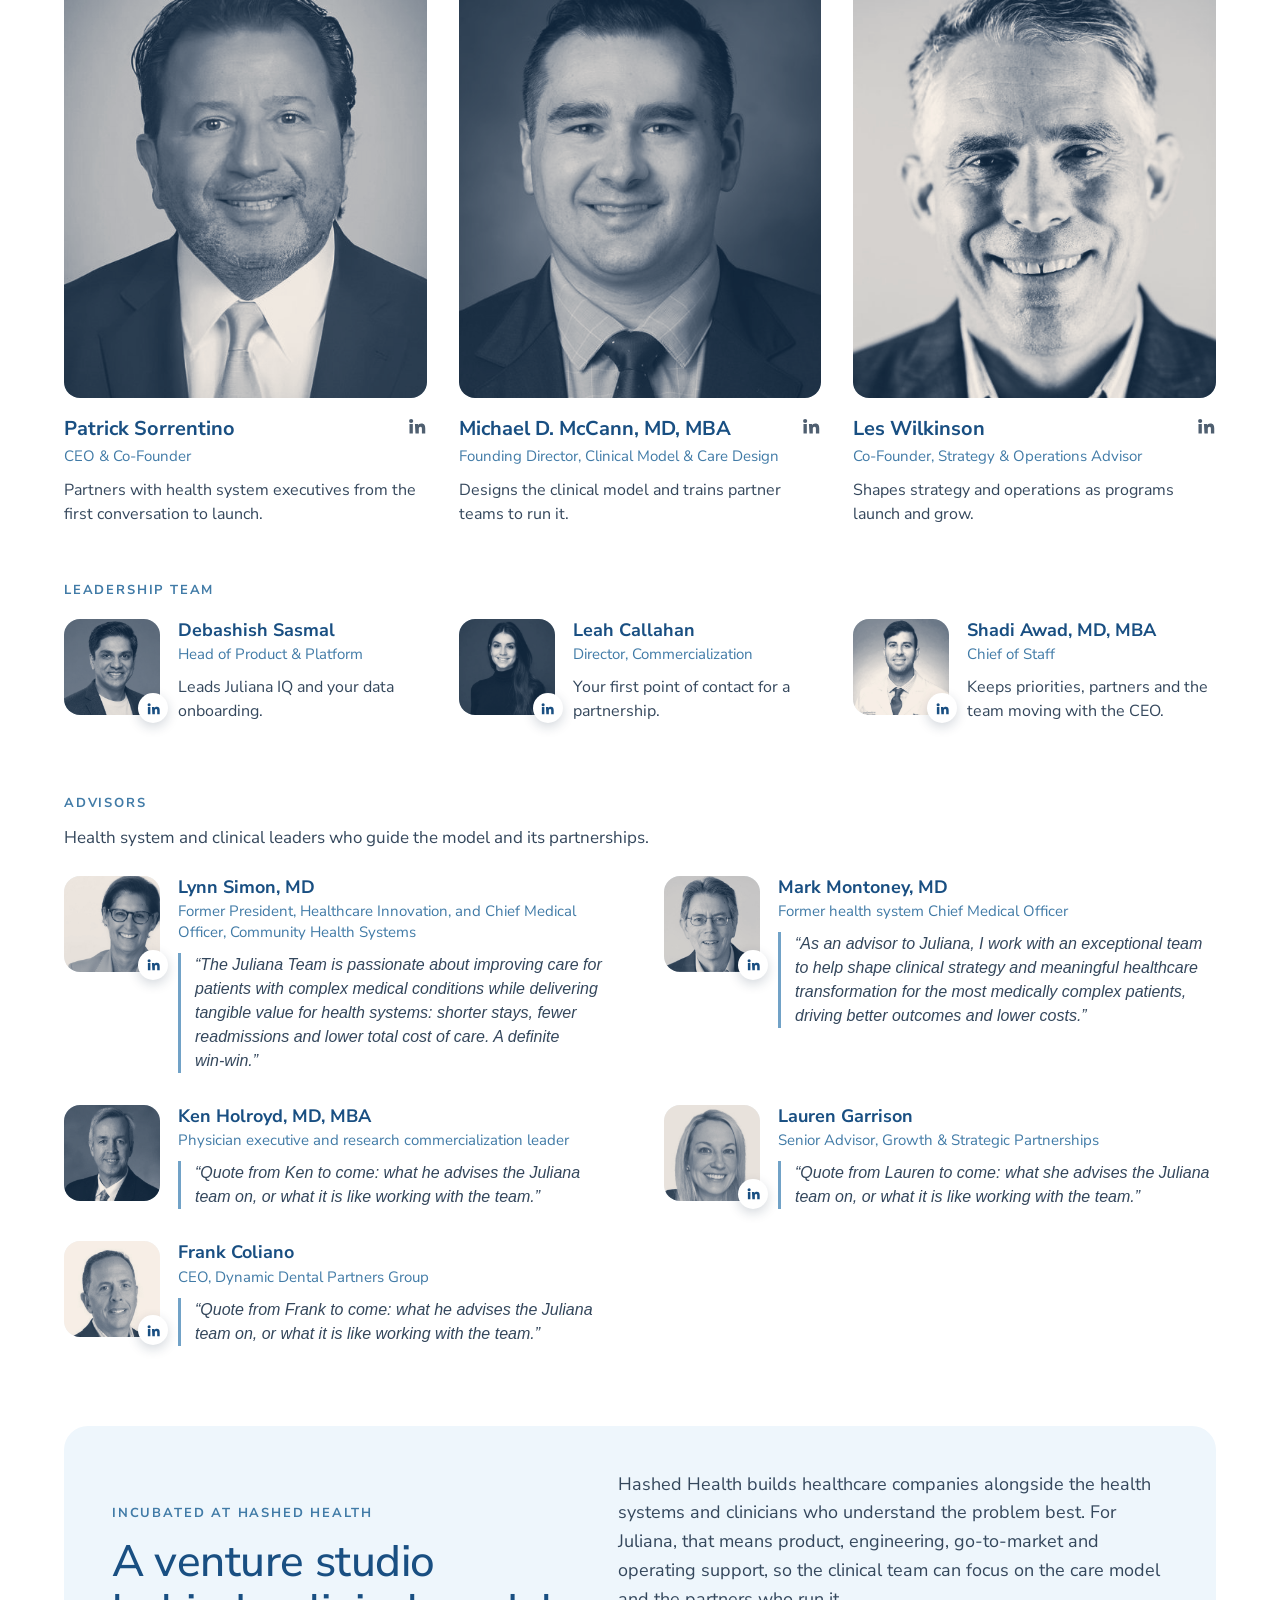
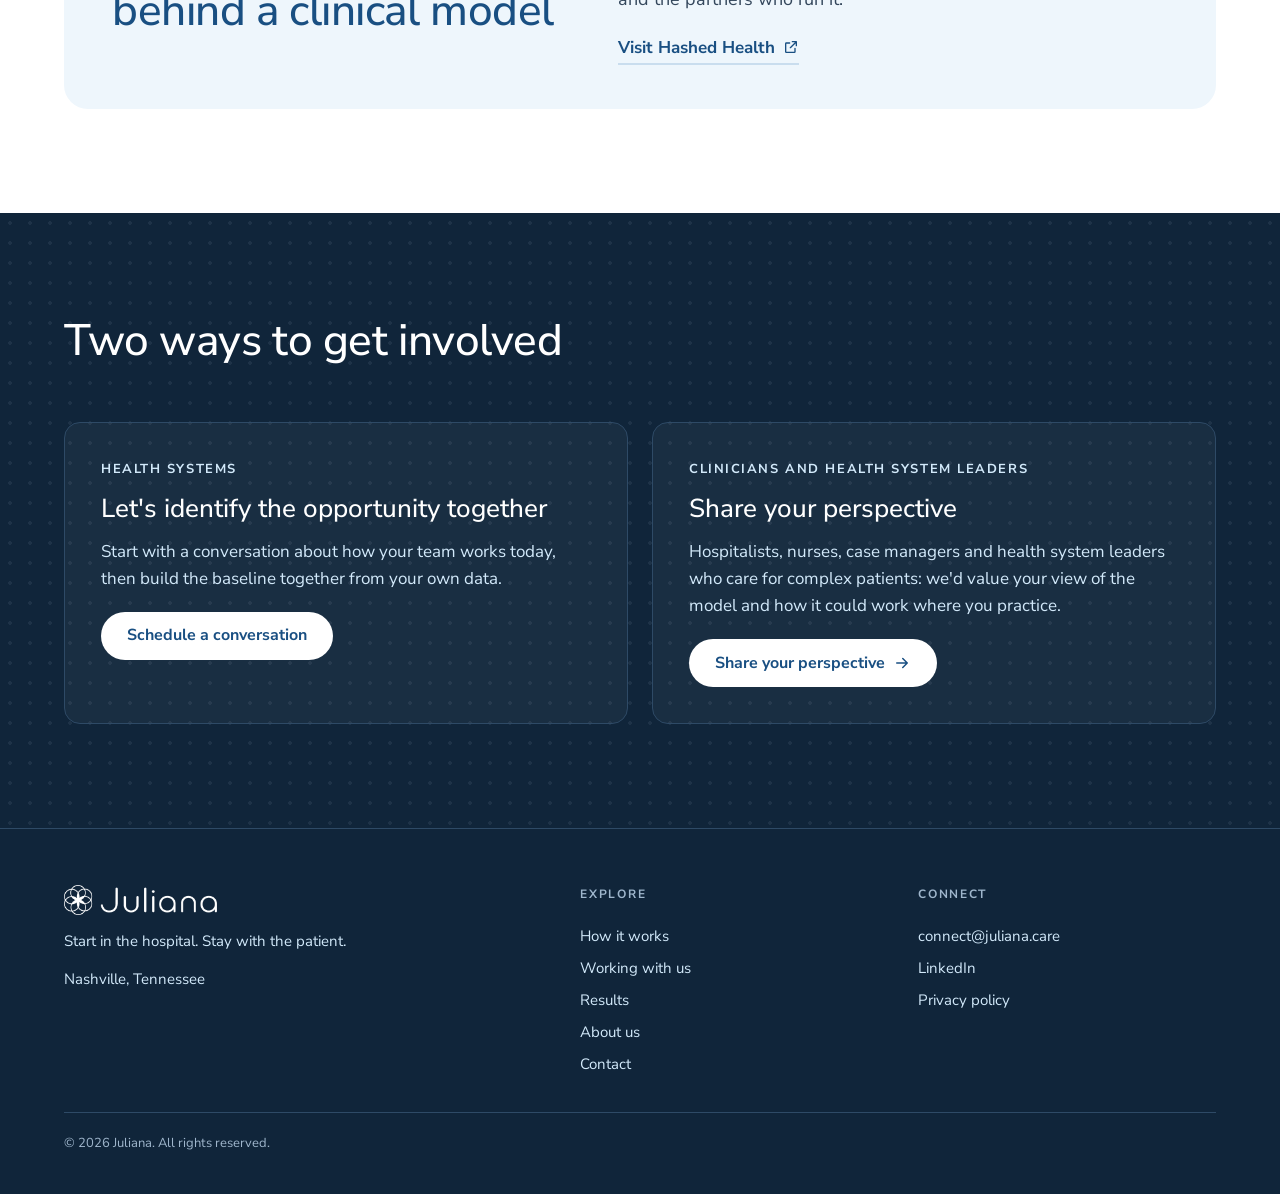
==== commit abe29e7e: "About: Mark Montoney's quote; Lynn Simon's quote shortened (option A) Co-Authored-By: Claude Opus 5." ====
--- a/about.html
+++ b/about.html
@@ -219,7 +219,7 @@
         <a class="li-badge" href="https://www.linkedin.com/in/lynn-simon-ba4281b/" aria-label="Lynn Simon, MD on LinkedIn" target="_blank" rel="noopener"><svg><use href="#i-linkedin"/></svg></a>
         <div>
           <div class="person-head"><div><h4><button class="name-btn" type="button" data-person="lynn-simon" aria-haspopup="dialog">Lynn Simon, MD</button></h4><p class="role">Former President, Healthcare Innovation, and Chief Medical Officer, Community Health Systems</p></div></div>
-          <p class="adv-quote">“The Juliana Team is passionate about improving the care of patients with complex medical conditions while demonstrating tangible value for health systems by reducing LOS and readmissions and lowering the total cost of care: a definite win-win.”</p>
+          <p class="adv-quote">“The Juliana Team is passionate about improving care for patients with complex medical conditions while delivering tangible value for health systems: shorter stays, fewer readmissions and lower total cost of care. A definite win-win.”</p>
         </div>
       </article>
       <article class="member member--advisor reveal">
@@ -227,7 +227,7 @@
         <a class="li-badge" href="https://www.linkedin.com/in/mark-montoney-md-mba-94a85014/" aria-label="Mark Montoney, MD on LinkedIn" target="_blank" rel="noopener"><svg><use href="#i-linkedin"/></svg></a>
         <div>
           <div class="person-head"><div><h4><button class="name-btn" type="button" data-person="mark-montoney" aria-haspopup="dialog">Mark Montoney, MD</button></h4><p class="role">Former health system Chief Medical Officer</p></div></div>
-          <p class="adv-quote"><span class="tbc">“Quote from Mark to come: what he advises the Juliana team on, or what it is like working with the team.”</span></p>
+          <p class="adv-quote">“As an advisor to Juliana, I work with an exceptional team to help shape clinical strategy and meaningful healthcare transformation for the most medically complex patients, driving better outcomes and lower costs.”</p>
         </div>
       </article>
 <article class="member member--advisor reveal">
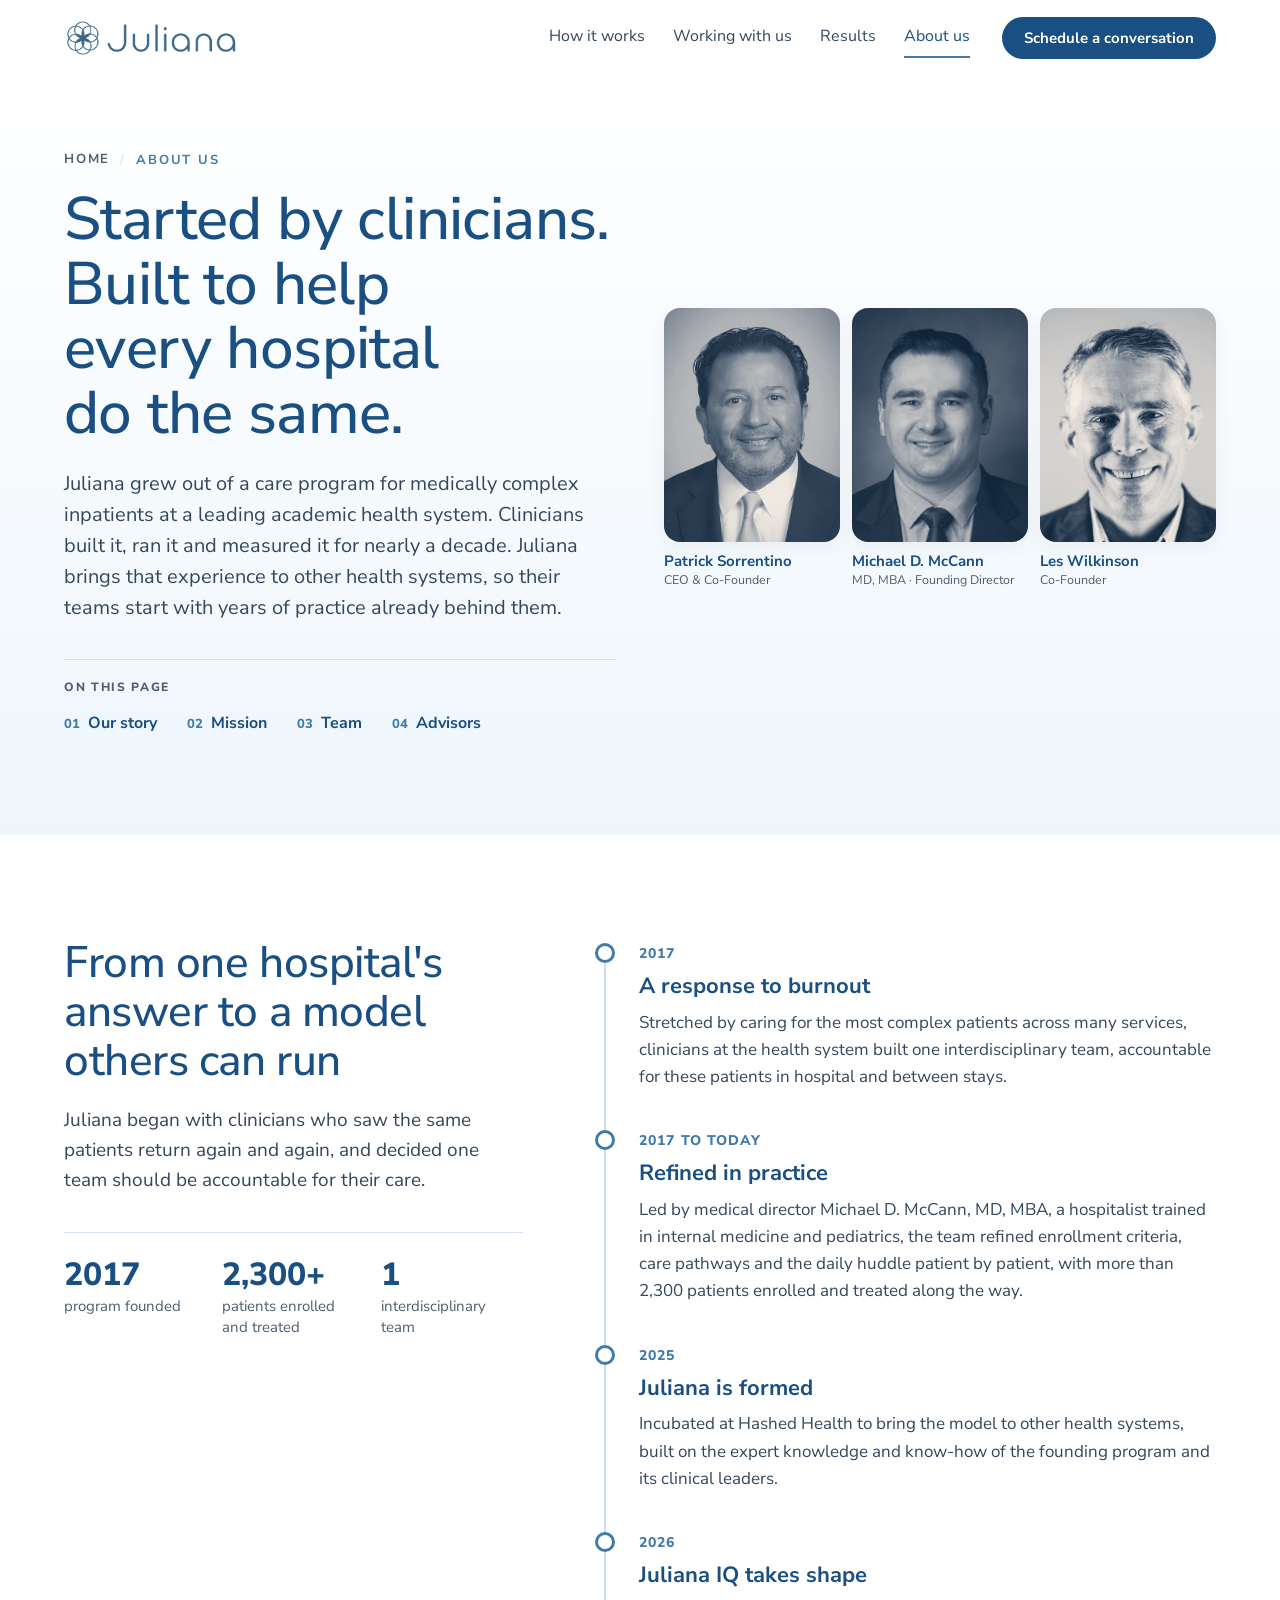
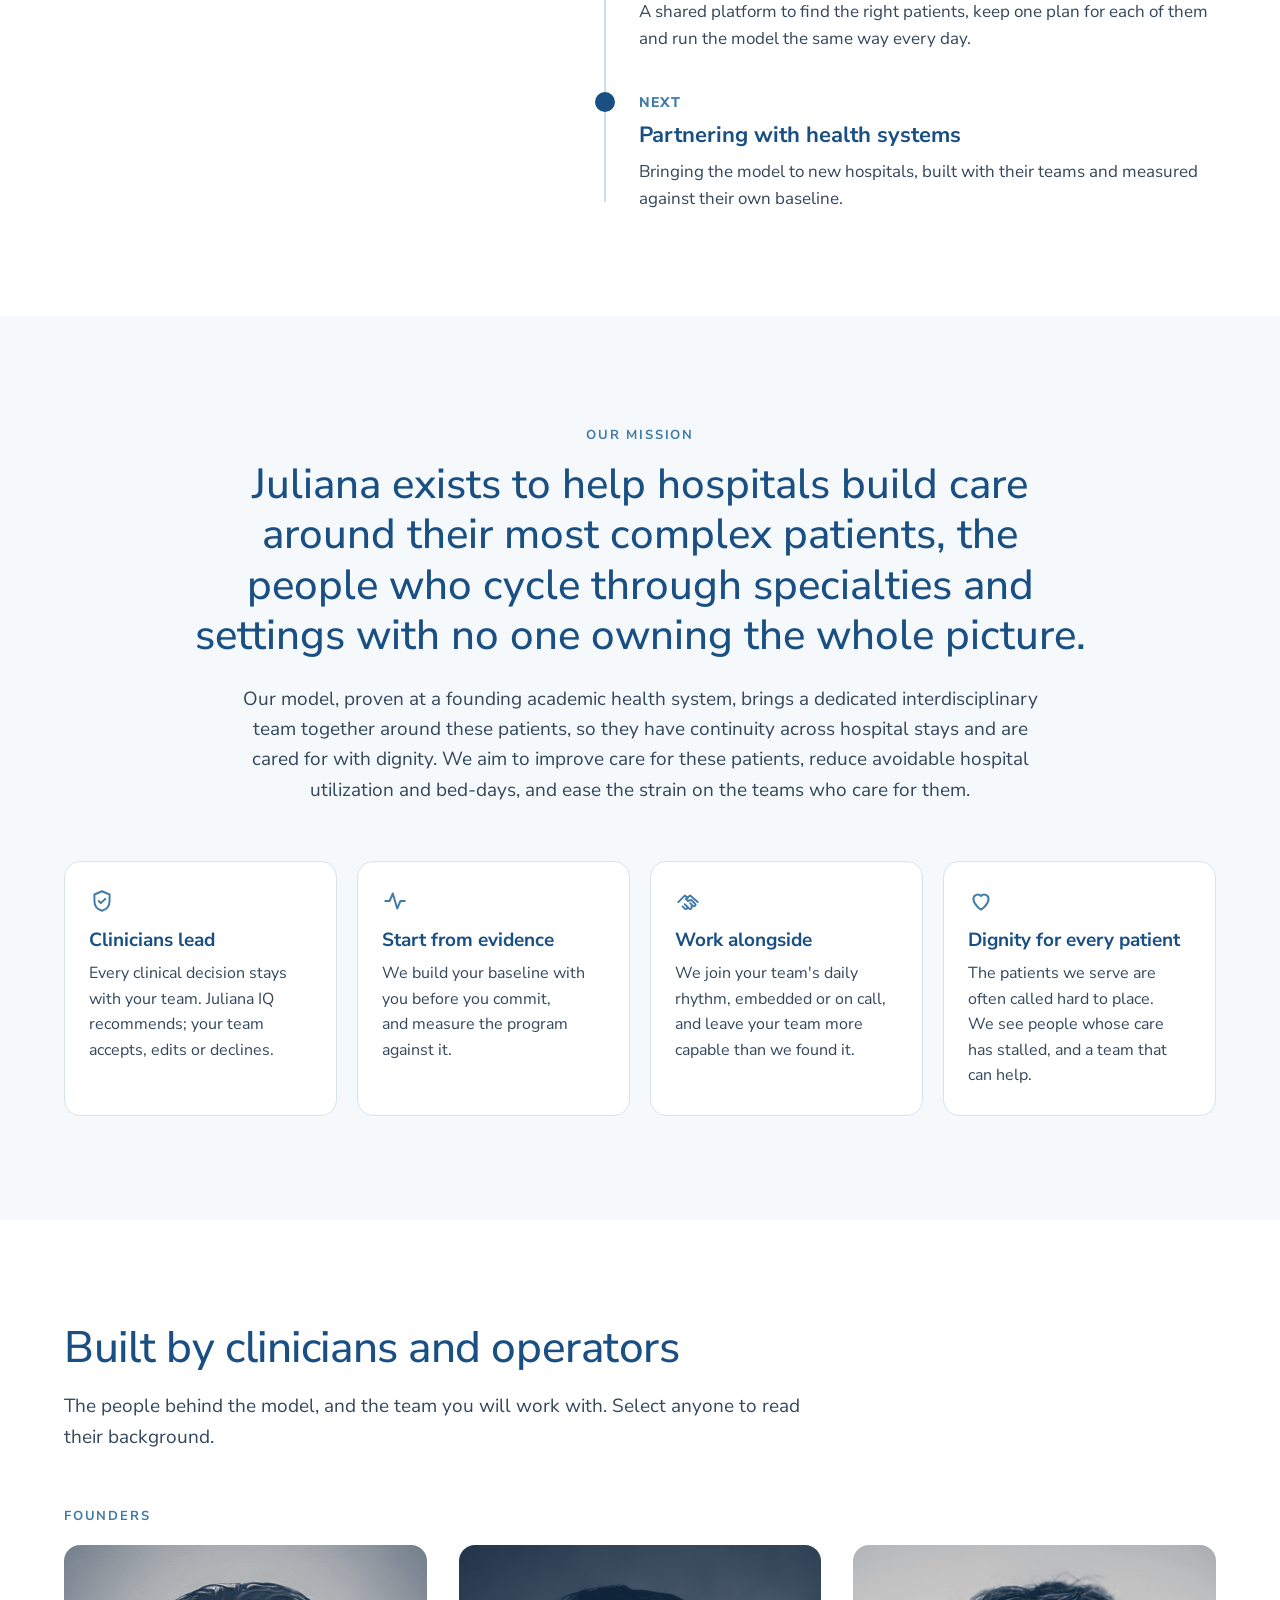
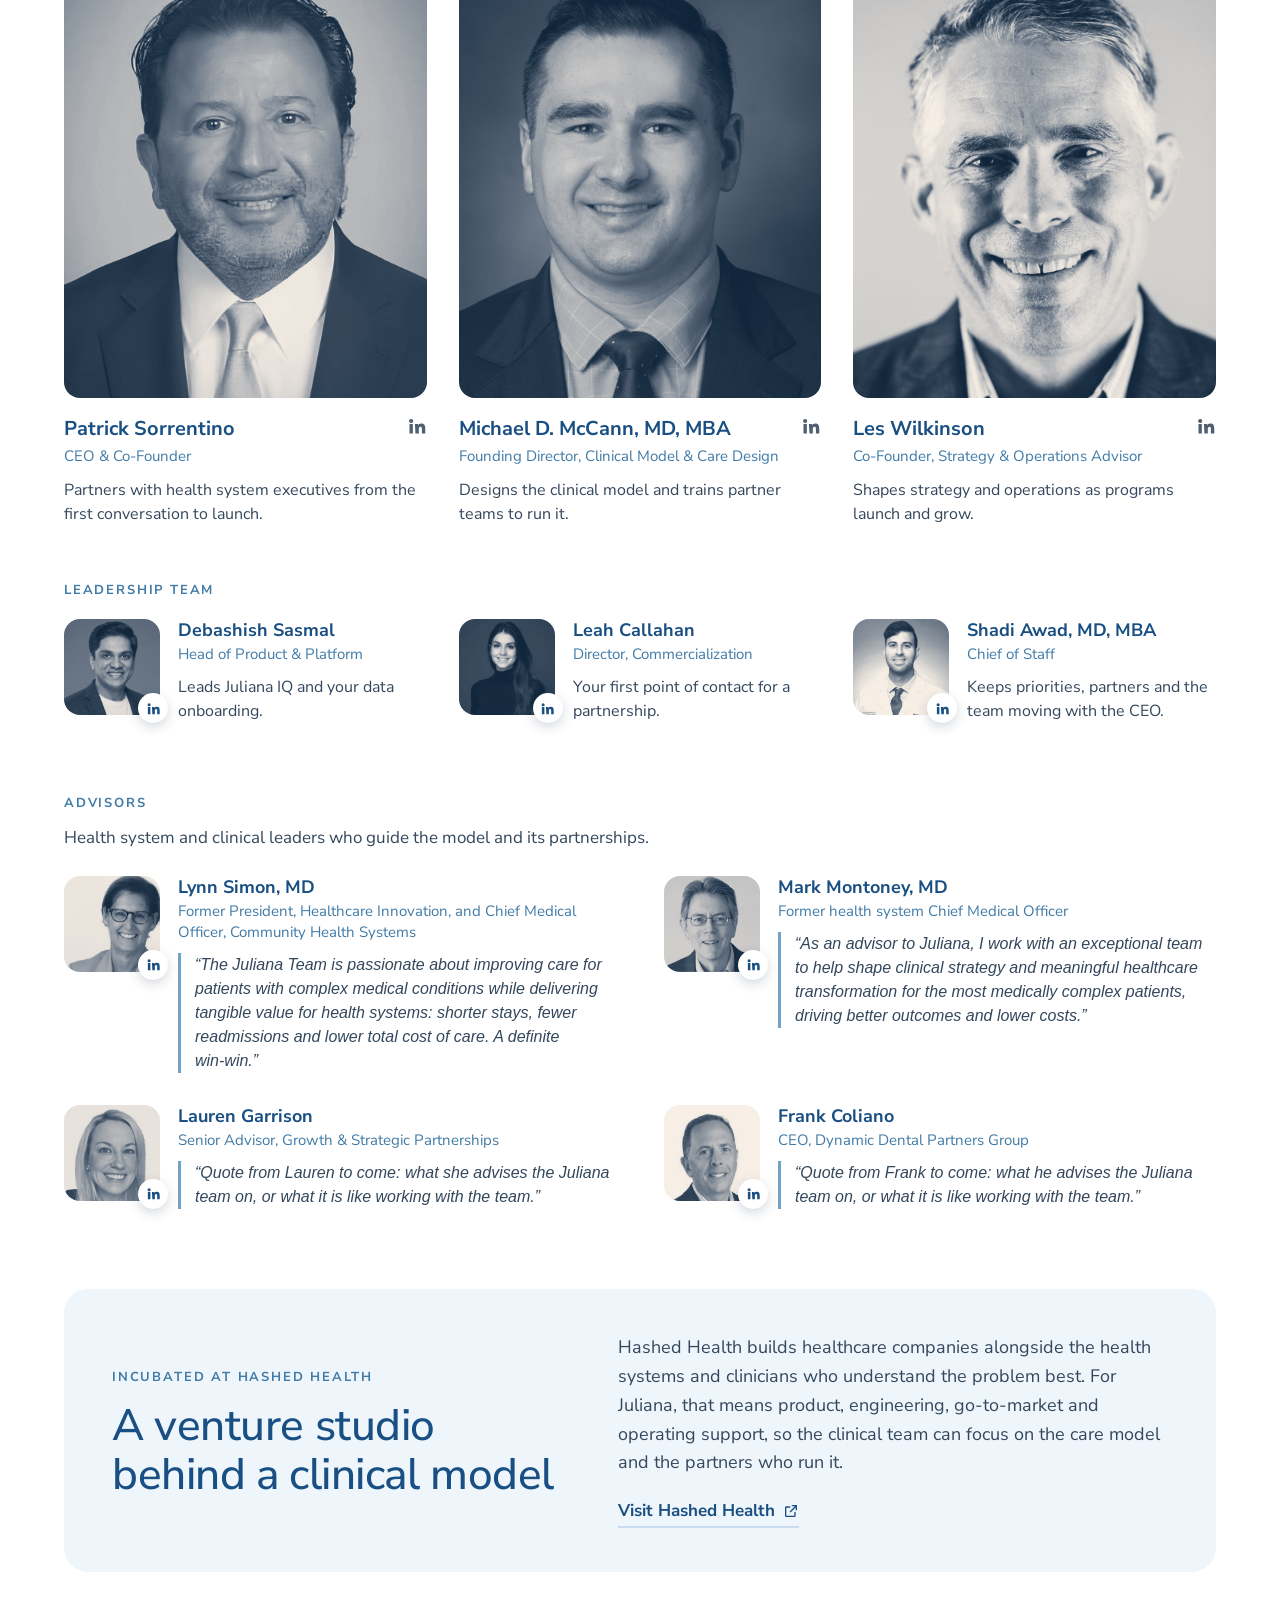
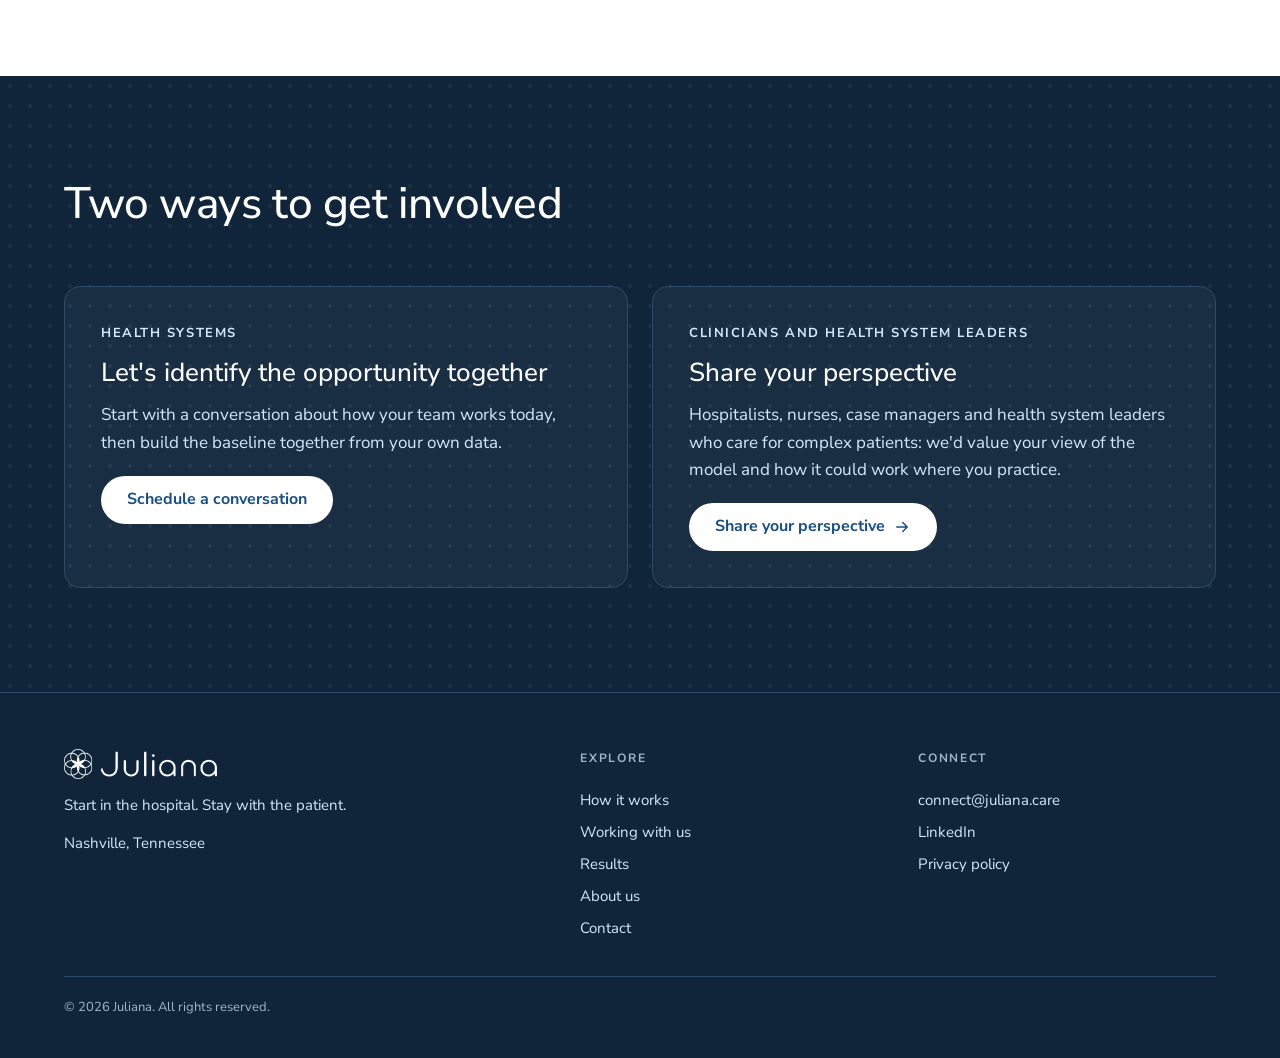
==== commit f260ea82: "About: hide Ken Holroyd as an advisor (kept in the page and data, not removed) Co-Authored-By: Claud" ====
--- a/about.html
+++ b/about.html
@@ -17,7 +17,7 @@
 <link rel="preconnect" href="https://fonts.googleapis.com">
 <link rel="preconnect" href="https://fonts.gstatic.com" crossorigin>
 <link rel="stylesheet" href="https://fonts.googleapis.com/css2?family=Nunito+Sans:wght@400;500;700;800&display=swap">
-<link rel="stylesheet" href="css/styles.css?v=20261118m">
+<link rel="stylesheet" href="css/styles.css?v=20261125i">
 <script>document.documentElement.classList.add('js');</script>
 </head>
 <body>
@@ -230,7 +230,7 @@
           <p class="adv-quote">“As an advisor to Juliana, I work with an exceptional team to help shape clinical strategy and meaningful healthcare transformation for the most medically complex patients, driving better outcomes and lower costs.”</p>
         </div>
       </article>
-<article class="member member--advisor reveal">
+<article class="member member--advisor reveal" hidden><!-- Hidden 25 Nov (Deb): kept for later, not removed -->
         <button class="portrait-btn" type="button" data-person="ken-holroyd" aria-haspopup="dialog"><span class="portrait"><img src="assets/team/ken.jpg" alt="" width="600" height="600" loading="lazy"></span><span class="sr-only">View profile: Ken Holroyd, MD, MBA</span></button>
         <div>
           <div class="person-head"><div><h4><button class="name-btn" type="button" data-person="ken-holroyd" aria-haspopup="dialog">Ken Holroyd, MD, MBA</button></h4><p class="role">Physician executive and research commercialization leader</p></div></div>
@@ -278,7 +278,7 @@
     </div>
   </div>
 </dialog>
-<script type="application/json" id="people-data">[{"tier": "Founder", "slug": "patrick-sorrentino", "photo": "patrick.jpg", "initials": null, "name": "Patrick Sorrentino", "title": "CEO &amp; Co-Founder", "focus": "Partners with health system executives from the first conversation to launch.", "bio": "Patrick has spent his career inside and alongside academic medical centers, regional health systems and physician enterprises, working on complex operational, financial and strategic challenges. A former health system CEO, he focuses on practical operating models that produce measurable clinical and economic results: complex inpatient care model design, length of stay and discharge improvement, capacity and margin recovery, interdisciplinary operating model transformation, physician and specialist alignment, and value-based care for high-utilization populations. At Juliana, he partners with health system leaders to help their existing teams organize around their most complex patients and reach measurable results faster than building the model alone.", "highlights": ["Former health system CEO", "Complex inpatient care models", "Length of stay and throughput", "Capacity and margin recovery", "Value-based care", "MHA"], "linkedin": "https://www.linkedin.com/in/patrick-sorrentino-mha-59409552/"}, {"tier": "Founder", "slug": "michael-mccann", "photo": "michael.jpg", "initials": null, "name": "Michael D. McCann, MD, MBA", "title": "Founding Director, Clinical Model &amp; Care Design", "focus": "Designs the clinical model and trains partner teams to run it.", "bio": "Michael is a hospitalist trained in combined internal medicine and pediatrics, and an Assistant Professor of Clinical Medicine in hospital medicine at a leading academic health system. He is medical director of the founding program and its inpatient unit: one consistent interprofessional team for patients with complex medical and social needs, built on trusting relationships, self-efficacy and attention to health-related social needs. He also directs a discharge care center and post-discharge clinic, and teaches systems engagement to medical students. He earned his MD at Penn State College of Medicine, completed residency at Penn State Health Milton S. Hershey Medical Center, and holds an MBA. A Senior Fellow in Hospital Medicine, he was named his health system’s 2026 Innovator of the Year for founding Juliana.", "highlights": ["Medical director, founding program", "Internal medicine and pediatrics", "2026 Innovator of the Year", "Senior Fellow in Hospital Medicine", "FACP, FAAP", "MD, MBA"], "linkedin": "https://www.linkedin.com/in/michael-d-mccann-md-mba-2a3118191/"}, {"tier": "Founder", "slug": "les-wilkinson", "photo": "les.jpg", "initials": null, "name": "Les Wilkinson", "title": "Co-Founder, Strategy &amp; Operations Advisor", "focus": "Shapes strategy and operations as programs launch and grow.", "bio": "Les is Chief Operating Officer at Hashed Health, where he leads operations, finance, legal and strategic partnerships. He has helped create portfolio companies including Juliana, Bramble Health (acquired by Turquoise Health) and SubPop Health (acquired by MedeAnalytics). Before Hashed, he was a founding team member and Managing Director at Martin Ventures, a healthcare technology venture firm, and served as a director and investment lead for digital health and tech-enabled services companies. He began his career as a healthcare transactional attorney in Nashville.", "highlights": ["COO, Hashed Health", "Martin Ventures", "Healthcare attorney", "Venture builder"], "linkedin": "https://www.linkedin.com/in/leswilkinson/"}, {"tier": "Leadership team", "slug": "debashish-sasmal", "photo": "deb.jpg", "initials": null, "name": "Debashish Sasmal", "title": "Head of Product &amp; Platform", "focus": "Leads Juliana IQ and your data onboarding.", "bio": "Debashish brings more than 15 years of experience in product leadership, venture incubation, commercialization and enterprise technology. He spent over six years at UPMC Enterprises leading product and venture initiatives in virtual care, cognitive health and chronic pain, and has served as a board observer for venture-backed companies. He is Vice President of Product Management at Hashed Health.", "highlights": ["VP Product, Hashed Health", "UPMC Enterprises", "MS Product Management, Carnegie Mellon", "B.Tech, Computer Science"], "linkedin": "https://www.linkedin.com/in/dsasmal/"}, {"tier": "Leadership team", "slug": "leah-callahan", "photo": "leah.jpg", "initials": null, "name": "Leah Callahan", "title": "Director, Commercialization", "focus": "Your first point of contact for a partnership.", "bio": "Leah leads go-to-market and commercialization at Hashed Health, building the commercial foundation for its ventures from launch through scale. She works with C-suite executives at health systems, payers and healthcare services organizations. She previously evaluated hundreds of early-stage healthcare companies each year, and has long worked where founders, operators and investors meet.", "highlights": ["Commercialization, Hashed Health", "Health system and payer partnerships", "Early-stage healthcare investing"], "linkedin": "https://www.linkedin.com/in/leahjcallahan/"}, {"tier": "Leadership team", "slug": "shadi-awad", "photo": "shadi.jpg", "initials": null, "name": "Shadi Awad, MD, MBA", "title": "Chief of Staff", "focus": "Keeps priorities, partners and the team moving with the CEO.", "bio": "Shadi is a physician and Venture Architect at Hashed Health, helping ventures move from early concept to investable business, from research and financial models to fundraising strategy and investor communications. He trained as a general surgeon at UT Southwestern and has worked in healthcare consulting and with health systems on enterprise software. He holds an MD and an MBA from the UAB Heersink School of Medicine, and studied economics at Washington University in St. Louis.", "highlights": ["MD, MBA, UAB", "Surgical training, UT Southwestern", "Venture Architect, Hashed Health"], "linkedin": "https://www.linkedin.com/in/shadi-awad-md-mba-584ab9301/"}, {"tier": "Advisor", "slug": "lynn-simon", "photo": "lynn.jpg", "initials": null, "name": "Lynn Simon, MD", "title": "Advisor", "focus": "Former President, Healthcare Innovation, and Chief Medical Officer, Community Health Systems", "bio": "Lynn joined Community Health Systems in 2010 and served as President, Healthcare Innovation, and Chief Medical Officer before retiring from the role at the end of 2024 and continuing with the company as a consultant. Earlier, she was Senior Vice President and Chief Medical Officer of Jewish Hospital &amp; St. Mary's in Louisville, Kentucky.", "highlights": ["Former CMO, Community Health Systems", "Healthcare innovation", "Physician executive"], "linkedin": "https://www.linkedin.com/in/lynn-simon-ba4281b/", "bring": "<span class=\"tbc ph\">[One line, approved by Lynn, on what she advises Juliana on]</span>"}, {"tier": "Advisor", "slug": "mark-montoney", "photo": "mark.jpg", "initials": null, "name": "Mark Montoney, MD", "title": "Advisor", "focus": "Former health system Chief Medical Officer", "bio": "Mark is a physician executive with national leadership experience in care delivery innovation. A former health system Chief Medical Officer, he has an extensive background in complex care transformation and focuses on integrating clinical strategy with operational performance.", "highlights": ["Former health system CMO", "Care delivery innovation", "MD, MBA"], "linkedin": "https://www.linkedin.com/in/mark-montoney-md-mba-94a85014/", "bring": "<span class=\"tbc ph\">[One line, approved by Mark, on what he advises Juliana on]</span>"}, {"tier": "Advisor", "slug": "ken-holroyd", "photo": "ken.jpg", "initials": null, "name": "Ken Holroyd, MD, MBA", "title": "Advisor", "focus": "Physician executive and research commercialization leader", "bio": "Ken is a physician executive and research commercialization leader whose career spans academic medicine, technology commercialization and industry. He spent seven years in the biopharmaceutical industry, including as Executive Vice President and Chief Operating Officer of Genaera Corporation, and was a faculty member at the University of Pennsylvania and Johns Hopkins University. He trained in internal medicine and anesthesiology at Johns Hopkins and in pulmonary medicine at the National Institutes of Health, has served on the boards of several health technology companies, and is a past co-chair of the Public-Private Partnership Committee of the NIH Clinical and Translational Science Award program.", "highlights": ["Research commercialization", "Former biopharma COO", "Health technology boards", "MD, Johns Hopkins", "MBA"], "linkedin": null}, {"tier": "Advisor", "slug": "lauren-garrison", "photo": "lauren.jpg", "initials": null, "name": "Lauren Garrison", "title": "Senior Advisor, Growth &amp; Strategic Partnerships", "focus": "<span class=\"tbc ph\">[One line, approved by Lauren, on what she advises Juliana on]</span>", "bio": "<span class=\"tbc ph\">[Bio to come: Lauren’s background and experience in healthcare growth and strategic partnerships, approved by Lauren]</span>", "highlights": ["Growth and strategic partnerships"], "linkedin": "https://www.linkedin.com/in/lauren-garrison-41349b3/", "bring": "<span class=\"tbc ph\">[One line, approved by Lauren, on what she advises Juliana on]</span>"}, {"tier": "Advisor", "slug": "frank-coliano", "photo": "frank.jpg", "initials": null, "name": "Frank Coliano", "title": "Advisor", "focus": "CEO, Dynamic Dental Partners Group", "bio": "Frank is CEO of Dynamic Dental Partners Group and previously served as a Senior Advisor to Hashed Health.", "highlights": ["CEO, Dynamic Dental Partners Group"], "linkedin": "https://www.linkedin.com/in/frank-c-77992539/", "bring": "<span class=\"tbc ph\">[One line, approved by Frank, on what he advises Juliana on]</span>"}]</script>
+<script type="application/json" id="people-data">[{"tier": "Founder", "slug": "patrick-sorrentino", "photo": "patrick.jpg", "initials": null, "name": "Patrick Sorrentino", "title": "CEO &amp; Co-Founder", "focus": "Partners with health system executives from the first conversation to launch.", "bio": "Patrick has spent his career inside and alongside academic medical centers, regional health systems and physician enterprises, working on complex operational, financial and strategic challenges. A former health system CEO, he focuses on practical operating models that produce measurable clinical and economic results: complex inpatient care model design, length of stay and discharge improvement, capacity and margin recovery, interdisciplinary operating model transformation, physician and specialist alignment, and value-based care for high-utilization populations. At Juliana, he partners with health system leaders to help their existing teams organize around their most complex patients and reach measurable results faster than building the model alone.", "highlights": ["Former health system CEO", "Complex inpatient care models", "Length of stay and throughput", "Capacity and margin recovery", "Value-based care", "MHA"], "linkedin": "https://www.linkedin.com/in/patrick-sorrentino-mha-59409552/"}, {"tier": "Founder", "slug": "michael-mccann", "photo": "michael.jpg", "initials": null, "name": "Michael D. McCann, MD, MBA", "title": "Founding Director, Clinical Model &amp; Care Design", "focus": "Designs the clinical model and trains partner teams to run it.", "bio": "Michael is a hospitalist trained in combined internal medicine and pediatrics, and an Assistant Professor of Clinical Medicine in hospital medicine at a leading academic health system. He is medical director of the founding program and its inpatient unit: one consistent interprofessional team for patients with complex medical and social needs, built on trusting relationships, self-efficacy and attention to health-related social needs. He also directs a discharge care center and post-discharge clinic, and teaches systems engagement to medical students. He earned his MD at Penn State College of Medicine, completed residency at Penn State Health Milton S. Hershey Medical Center, and holds an MBA. A Senior Fellow in Hospital Medicine, he was named his health system’s 2026 Innovator of the Year for founding Juliana.", "highlights": ["Medical director, founding program", "Internal medicine and pediatrics", "2026 Innovator of the Year", "Senior Fellow in Hospital Medicine", "FACP, FAAP", "MD, MBA"], "linkedin": "https://www.linkedin.com/in/michael-d-mccann-md-mba-2a3118191/"}, {"tier": "Founder", "slug": "les-wilkinson", "photo": "les.jpg", "initials": null, "name": "Les Wilkinson", "title": "Co-Founder, Strategy &amp; Operations Advisor", "focus": "Shapes strategy and operations as programs launch and grow.", "bio": "Les is Chief Operating Officer at Hashed Health, where he leads operations, finance, legal and strategic partnerships. He has helped create portfolio companies including Juliana, Bramble Health (acquired by Turquoise Health) and SubPop Health (acquired by MedeAnalytics). Before Hashed, he was a founding team member and Managing Director at Martin Ventures, a healthcare technology venture firm, and served as a director and investment lead for digital health and tech-enabled services companies. He began his career as a healthcare transactional attorney in Nashville.", "highlights": ["COO, Hashed Health", "Martin Ventures", "Healthcare attorney", "Venture builder"], "linkedin": "https://www.linkedin.com/in/leswilkinson/"}, {"tier": "Leadership team", "slug": "debashish-sasmal", "photo": "deb.jpg", "initials": null, "name": "Debashish Sasmal", "title": "Head of Product &amp; Platform", "focus": "Leads Juliana IQ and your data onboarding.", "bio": "Debashish brings more than 15 years of experience in product leadership, venture incubation, commercialization and enterprise technology. He spent over six years at UPMC Enterprises leading product and venture initiatives in virtual care, cognitive health and chronic pain, and has served as a board observer for venture-backed companies. He is Vice President of Product Management at Hashed Health.", "highlights": ["VP Product, Hashed Health", "UPMC Enterprises", "MS Product Management, Carnegie Mellon", "B.Tech, Computer Science"], "linkedin": "https://www.linkedin.com/in/dsasmal/"}, {"tier": "Leadership team", "slug": "leah-callahan", "photo": "leah.jpg", "initials": null, "name": "Leah Callahan", "title": "Director, Commercialization", "focus": "Your first point of contact for a partnership.", "bio": "Leah leads go-to-market and commercialization at Hashed Health, building the commercial foundation for its ventures from launch through scale. She works with C-suite executives at health systems, payers and healthcare services organizations. She previously evaluated hundreds of early-stage healthcare companies each year, and has long worked where founders, operators and investors meet.", "highlights": ["Commercialization, Hashed Health", "Health system and payer partnerships", "Early-stage healthcare investing"], "linkedin": "https://www.linkedin.com/in/leahjcallahan/"}, {"tier": "Leadership team", "slug": "shadi-awad", "photo": "shadi.jpg", "initials": null, "name": "Shadi Awad, MD, MBA", "title": "Chief of Staff", "focus": "Keeps priorities, partners and the team moving with the CEO.", "bio": "Shadi is a physician and Venture Architect at Hashed Health, helping ventures move from early concept to investable business, from research and financial models to fundraising strategy and investor communications. He trained as a general surgeon at UT Southwestern and has worked in healthcare consulting and with health systems on enterprise software. He holds an MD and an MBA from the UAB Heersink School of Medicine, and studied economics at Washington University in St. Louis.", "highlights": ["MD, MBA, UAB", "Surgical training, UT Southwestern", "Venture Architect, Hashed Health"], "linkedin": "https://www.linkedin.com/in/shadi-awad-md-mba-584ab9301/"}, {"tier": "Advisor", "slug": "lynn-simon", "photo": "lynn.jpg", "initials": null, "name": "Lynn Simon, MD", "title": "Advisor", "focus": "Former President, Healthcare Innovation, and Chief Medical Officer, Community Health Systems", "bio": "Lynn joined Community Health Systems in 2010 and served as President, Healthcare Innovation, and Chief Medical Officer before retiring from the role at the end of 2024 and continuing with the company as a consultant. Earlier, she was Senior Vice President and Chief Medical Officer of Jewish Hospital &amp; St. Mary's in Louisville, Kentucky.", "highlights": ["Former CMO, Community Health Systems", "Healthcare innovation", "Physician executive"], "linkedin": "https://www.linkedin.com/in/lynn-simon-ba4281b/", "bring": "<span class=\"tbc ph\">[One line, approved by Lynn, on what she advises Juliana on]</span>"}, {"tier": "Advisor", "slug": "mark-montoney", "photo": "mark.jpg", "initials": null, "name": "Mark Montoney, MD", "title": "Advisor", "focus": "Former health system Chief Medical Officer", "bio": "Mark is a physician executive with national leadership experience in care delivery innovation. A former health system Chief Medical Officer, he has an extensive background in complex care transformation and focuses on integrating clinical strategy with operational performance.", "highlights": ["Former health system CMO", "Care delivery innovation", "MD, MBA"], "linkedin": "https://www.linkedin.com/in/mark-montoney-md-mba-94a85014/", "bring": "<span class=\"tbc ph\">[One line, approved by Mark, on what he advises Juliana on]</span>"}, {"tier": "Advisor", "slug": "ken-holroyd", "photo": "ken.jpg", "initials": null, "name": "Ken Holroyd, MD, MBA", "title": "Advisor", "focus": "Physician executive and research commercialization leader", "bio": "Ken is a physician executive and research commercialization leader whose career spans academic medicine, technology commercialization and industry. He spent seven years in the biopharmaceutical industry, including as Executive Vice President and Chief Operating Officer of Genaera Corporation, and was a faculty member at the University of Pennsylvania and Johns Hopkins University. He trained in internal medicine and anesthesiology at Johns Hopkins and in pulmonary medicine at the National Institutes of Health, has served on the boards of several health technology companies, and is a past co-chair of the Public-Private Partnership Committee of the NIH Clinical and Translational Science Award program.", "highlights": ["Research commercialization", "Former biopharma COO", "Health technology boards", "MD, Johns Hopkins", "MBA"], "linkedin": null, "hidden": true}, {"tier": "Advisor", "slug": "lauren-garrison", "photo": "lauren.jpg", "initials": null, "name": "Lauren Garrison", "title": "Senior Advisor, Growth &amp; Strategic Partnerships", "focus": "<span class=\"tbc ph\">[One line, approved by Lauren, on what she advises Juliana on]</span>", "bio": "<span class=\"tbc ph\">[Bio to come: Lauren’s background and experience in healthcare growth and strategic partnerships, approved by Lauren]</span>", "highlights": ["Growth and strategic partnerships"], "linkedin": "https://www.linkedin.com/in/lauren-garrison-41349b3/", "bring": "<span class=\"tbc ph\">[One line, approved by Lauren, on what she advises Juliana on]</span>"}, {"tier": "Advisor", "slug": "frank-coliano", "photo": "frank.jpg", "initials": null, "name": "Frank Coliano", "title": "Advisor", "focus": "CEO, Dynamic Dental Partners Group", "bio": "Frank is CEO of Dynamic Dental Partners Group and previously served as a Senior Advisor to Hashed Health.", "highlights": ["CEO, Dynamic Dental Partners Group"], "linkedin": "https://www.linkedin.com/in/frank-c-77992539/", "bring": "<span class=\"tbc ph\">[One line, approved by Frank, on what he advises Juliana on]</span>"}]</script>
 
 <!-- Hashed Health -->
 <section class="section" id="hashed">
@@ -348,6 +348,6 @@
   </div>
 </footer>
 
-<script src="js/main.js?v=20261118m"></script>
+<script src="js/main.js?v=20261125i"></script>
 </body>
 </html>
--- a/css/styles.css
+++ b/css/styles.css
@@ -1415,3 +1415,54 @@
 /* Profile panel: show the whole square portrait, uncropped, in the same two-tone treatment as the team cards */
 .profile-photo img { width: 100%; max-width: 300px; aspect-ratio: 1 / 1; object-fit: cover; object-position: center; border-radius: var(--radius); filter: url(#duo-warm); }
 .profile-photo img { filter: none; }  /* profile panel shows each original photo, colour or black and white as supplied */
+
+/* Home hero: the team at the bedside, with the unit figure as a card */
+.hero-photo { position: relative; margin: 0; align-self: center; }
+.hero-photo img { width: 100%; aspect-ratio: 4 / 3.2; object-fit: cover; object-position: 62% center; border-radius: var(--r-panel); box-shadow: var(--shadow); display: block; }
+.hero-photo-card { position: absolute; left: -28px; bottom: -28px; width: min(310px, 75%); padding: 18px 22px; border-radius: var(--radius); background: var(--white); box-shadow: var(--shadow); }
+.hero-photo-card b { display: block; font-size: 19px; line-height: 1.3; color: var(--navy); }
+.hero-photo-card span { display: block; margin-top: 4px; font-size: 16px; color: var(--accent); }
+@media (max-width: 900px) { .hero-photo-card { position: relative; left: auto; bottom: auto; width: auto; margin: -36px 16px 0; } }
+.hero-photo-card { left: auto; right: -28px; } @media (max-width: 900px) { .hero-photo-card { right: auto; } }
+
+/* ===== The comparison, redesigned: separate cards vs one continuous band ===== */
+.model-compare { padding: 36px 40px; gap: 26px; }
+.mc-row { grid-template-columns: 250px 1fr; gap: 28px; }
+.mc-label h3 { font-size: 20px; white-space: nowrap; }
+.mc-label p { font-size: 15px; }
+/* Each stay: separate, quiet cards with visible gaps (fragmented) */
+.mc-row--stay .mc-cells { padding: 0; gap: 14px; grid-template-columns: repeat(4, 1fr); }
+.mc-row--stay .mc-cell, .mc-row--stay .mc-cell--after { background: rgba(255, 255, 255, 0.65); border: 1.5px dashed var(--ring); border-radius: 12px; padding: 14px 16px; }
+.mc-row--stay .mc-cell b { color: var(--muted); font-size: 15px; }
+.mc-row--stay .mc-cell span { color: var(--muted); font-size: 15px; }
+/* The patient: one continuous band with a thread through every stage (continuous) */
+.mc-row--patient .mc-cells { position: relative; padding: 0; gap: 0; grid-template-columns: repeat(4, 1fr); background: var(--navy); border-radius: 16px; box-shadow: var(--shadow-sm); overflow: hidden; }
+.mc-row--patient .mc-cells::before { content: ""; position: absolute; left: 30px; right: 30px; top: 25px; height: 2px; background: rgba(210, 233, 250, 0.45); }
+.mc-row--patient .mc-cell, .mc-row--patient .mc-cell--after { position: relative; background: transparent; border-radius: 0; padding: 44px 18px 18px; }
+.mc-row--patient .mc-cell + .mc-cell { border-left: 1px solid rgba(210, 233, 250, 0.16); }
+.mc-row--patient .mc-cell::before { content: ""; position: absolute; left: 18px; top: 19px; width: 14px; height: 14px; border-radius: 50%; background: var(--white); box-shadow: 0 0 0 4px var(--navy); }
+.mc-row--patient .mc-cell b { color: var(--sky); font-size: 13px; letter-spacing: 0.06em; text-transform: uppercase; }
+.mc-row--patient .mc-cell span { margin-top: 4px; color: var(--white); font-size: 16px; font-weight: 700; line-height: 1.4; }
+@media (max-width: 1080px) {
+  .mc-row { grid-template-columns: 1fr; gap: 12px; }
+  .mc-label h3 { white-space: normal; }
+}
+@media (max-width: 700px) {
+  .model-compare { padding: 22px 18px; }
+  .mc-row--stay .mc-cells { grid-template-columns: 1fr 1fr; gap: 10px; }
+  .mc-row--patient .mc-cells { grid-template-columns: 1fr; }
+  .mc-row--patient .mc-cells::before { left: 24px; right: auto; top: 26px; bottom: 26px; width: 2px; height: auto; }
+  .mc-row--patient .mc-cell, .mc-row--patient .mc-cell--after { padding: 16px 16px 16px 52px; }
+  .mc-row--patient .mc-cell + .mc-cell { border-left: 0; border-top: 1px solid rgba(210, 233, 250, 0.16); }
+  .mc-row--patient .mc-cell::before { left: 18px; top: 20px; }
+}
+
+
+/* Home hero: the photo uncovered; the unit fact sits in the text */
+.hero-photo img { object-position: 66% center; }
+.hero .hero-fact { margin-top: 18px; padding-left: 14px; border-left: 3px solid var(--navy); font-size: 19px; font-weight: 800; line-height: 1.35; color: var(--navy); }
+.hero .hero-fact + .hero-actions { margin-top: 30px; }
+/* Home hero: the unit fact as a caption under the photo, never over it */
+.hero-caption { display: flex; flex-wrap: wrap; align-items: baseline; gap: 4px 8px; margin-top: 18px; padding-left: 14px; border-left: 3px solid var(--navy); font-size: 18px; line-height: 1.4; }
+.hero-caption b { font-weight: 800; color: var(--navy); }
+.hero-caption span { font-weight: 800; color: var(--accent); }
